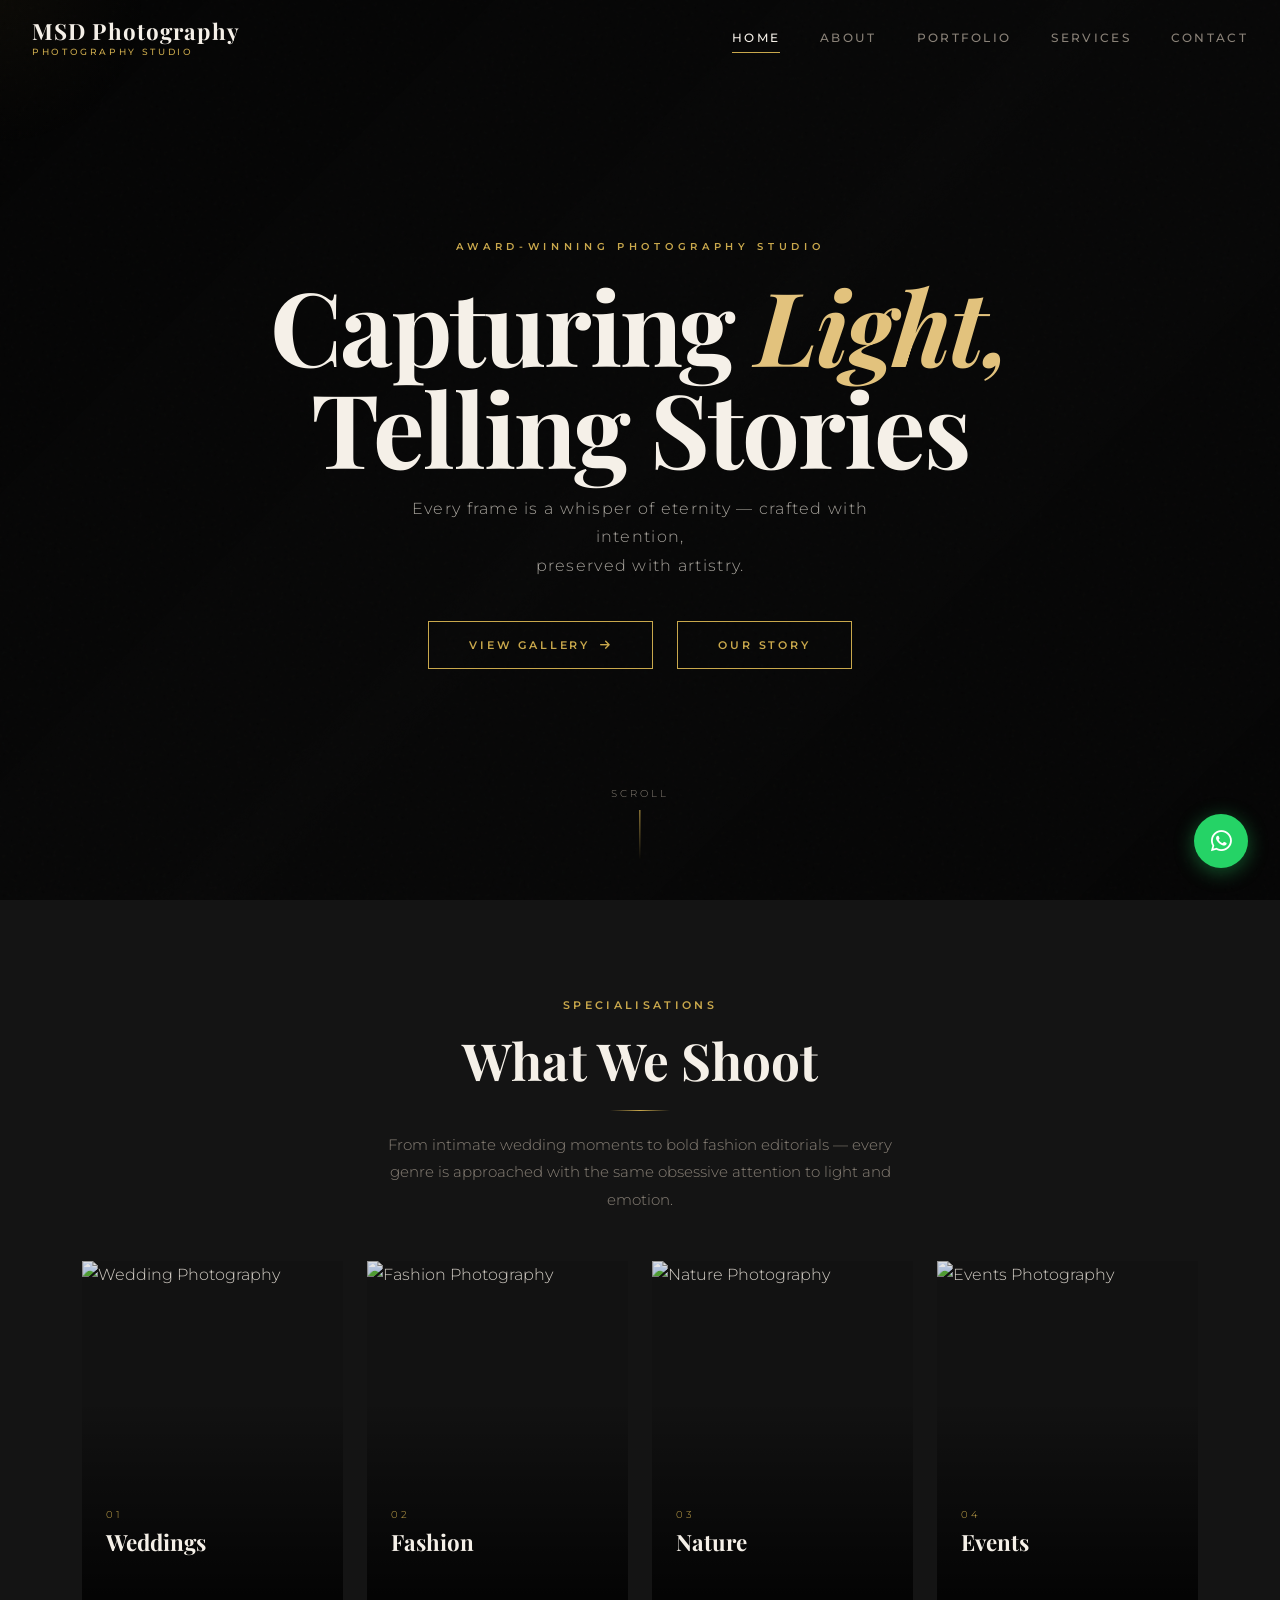
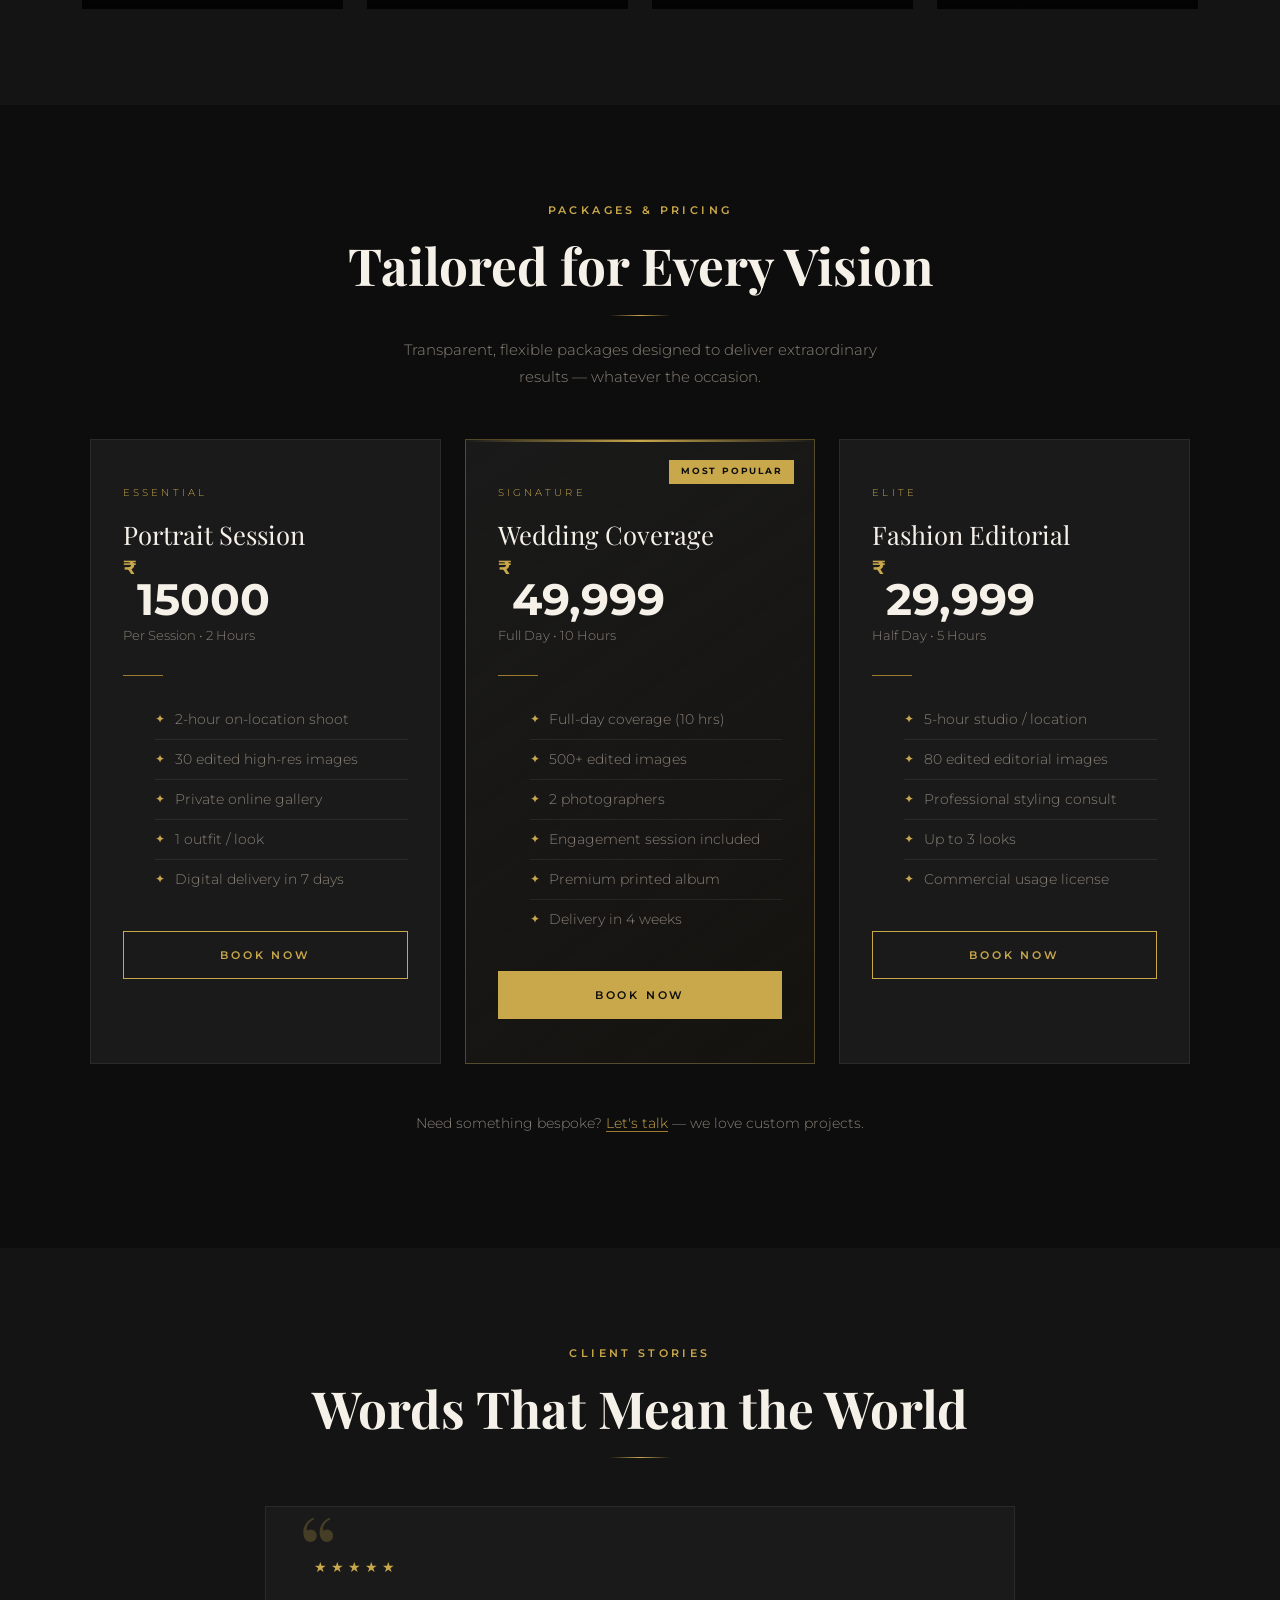
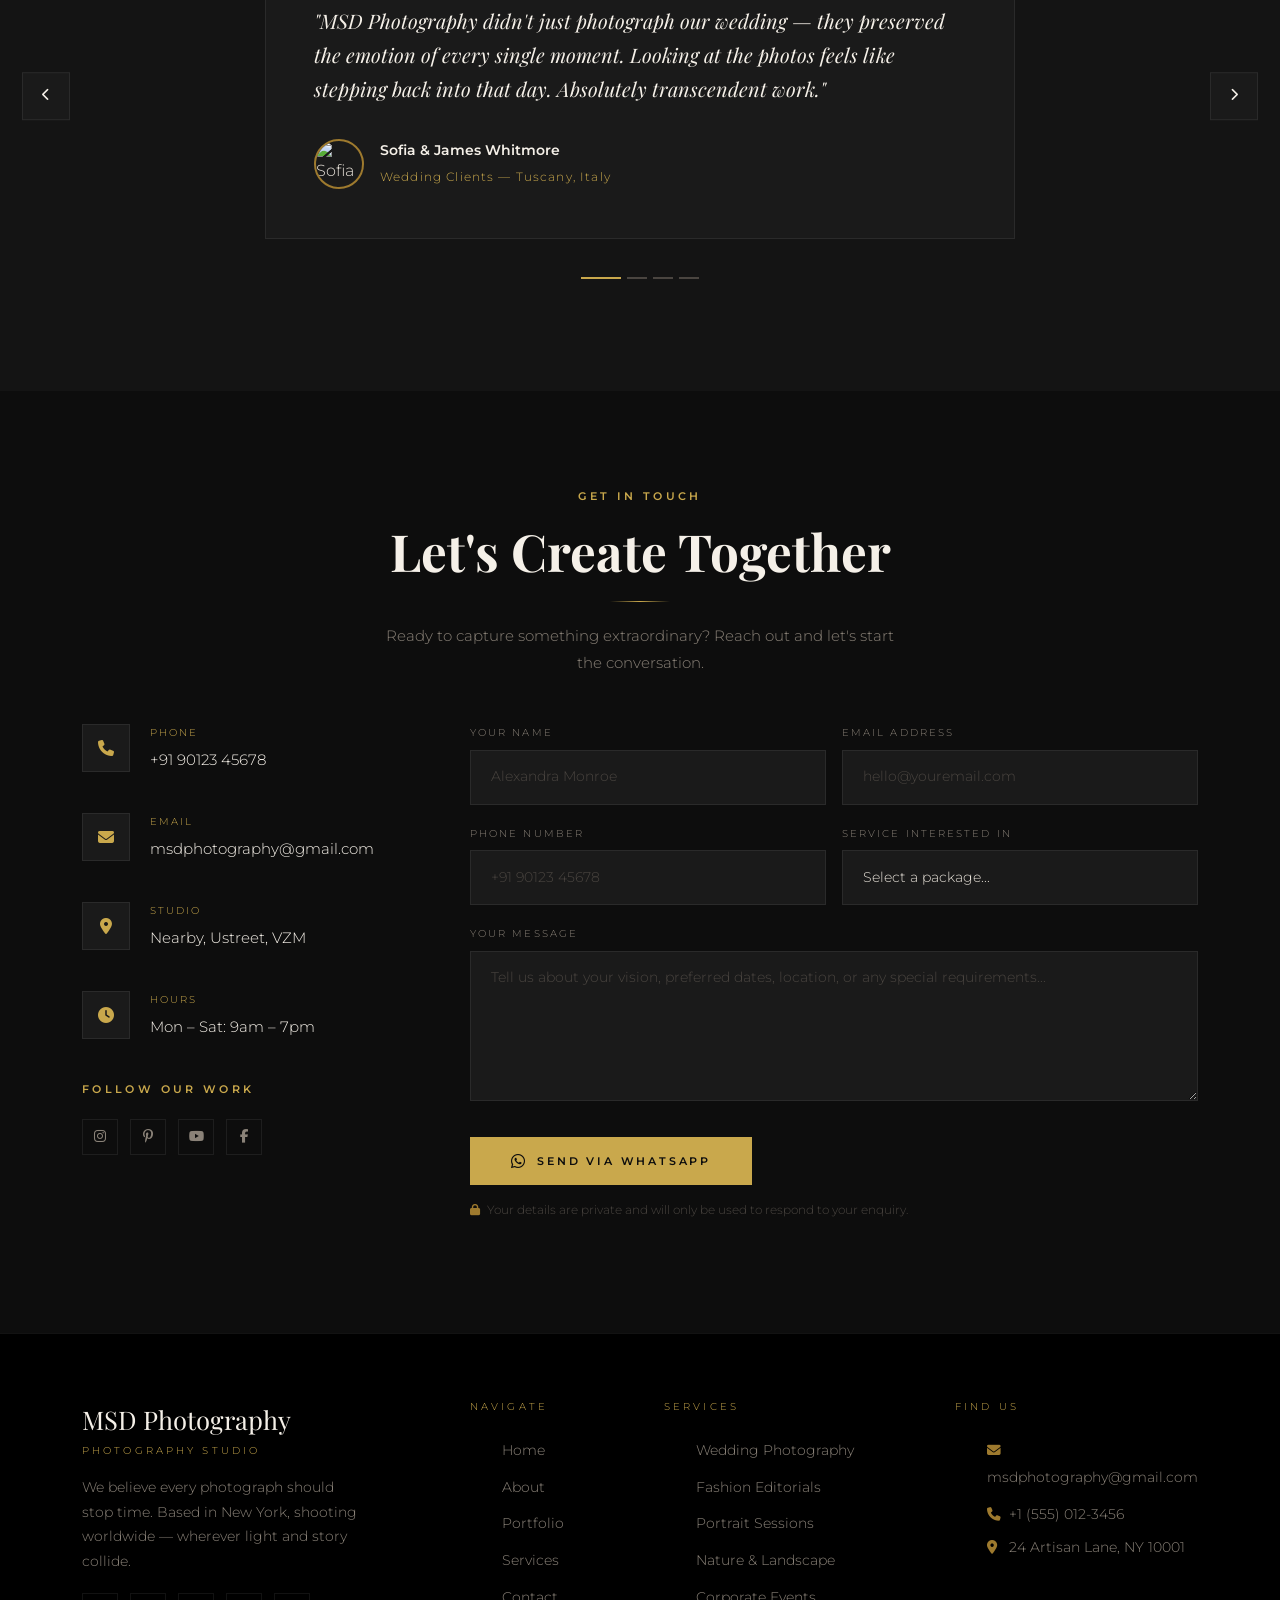
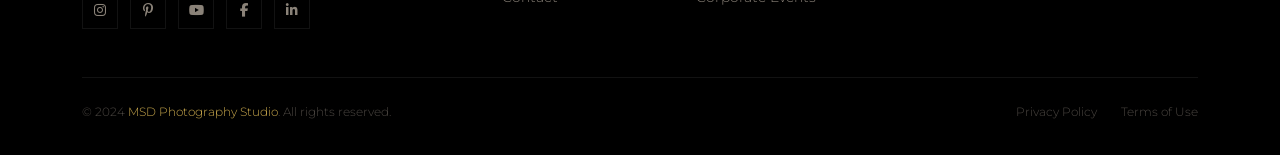
==== index.html @ 77c912e3 "Add files via upload" ====
<!DOCTYPE html>
<html lang="en">
<head>
  <meta charset="UTF-8" />
  <meta name="viewport" content="width=device-width, initial-scale=1.0" />
  <meta name="description" content="MSD Photography — Premium portrait, wedding, fashion & nature photography." />
  <title>MSD Photography — Home</title>

  <!-- Google Fonts -->
  <link rel="preconnect" href="https://fonts.googleapis.com" />
  <link rel="preconnect" href="https://fonts.gstatic.com" crossorigin />
  <link href="https://fonts.googleapis.com/css2?family=Playfair+Display:ital,wght@0,400;0,700;1,400;1,700&family=Montserrat:wght@300;400;500;600&display=swap" rel="stylesheet" />

  <!-- Bootstrap 5 CSS -->
  <link href="https://cdn.jsdelivr.net/npm/bootstrap@5.3.3/dist/css/bootstrap.min.css" rel="stylesheet" />

  <!-- Font Awesome (icons) -->
  <link rel="stylesheet" href="https://cdnjs.cloudflare.com/ajax/libs/font-awesome/6.5.1/css/all.min.css" />

  <!-- Custom Styles -->
  <link rel="stylesheet" href="style.css" />
</head>
<body>

  <!-- ============================================================
       NAVBAR
  ============================================================ -->
  <nav class="navbar-lumiere">
    <a href="index.html" class="nav-brand" style="text-decoration:none;">
      <span class="nav-brand-name">MSD Photography</span>
      <span class="nav-brand-tagline">Photography Studio</span>
    </a>

    <div class="nav-links">
      <a href="index.html" class="active">Home</a>
      <a href="about.html">About</a>
      <a href="portfolio.html">Portfolio</a>
      <a href="#services">Services</a>
      <a href="#contact">Contact</a>
    </div>

    <button class="nav-toggle" aria-label="Toggle menu">
      <span></span><span></span><span></span>
    </button>
  </nav>

  <!-- Mobile Menu Overlay -->
  <div class="mobile-menu">
    <a href="index.html">Home</a>
    <a href="about.html">About</a>
    <a href="portfolio.html">Portfolio</a>
    <a href="#services">Services</a>
    <a href="#contact">Contact</a>
  </div>

  <!-- ============================================================
       HERO SECTION
  ============================================================ -->
  <section class="hero" id="home">
    <div class="hero-bg"></div>
    <div class="hero-overlay"></div>

    <div class="hero-content">
      <span class="hero-eyebrow">Award-Winning Photography Studio</span>

      <h1 class="hero-title">
        Capturing <em>Light,</em><br>Telling Stories
      </h1>

      <p class="hero-subtitle">
        Every frame is a whisper of eternity — crafted with intention,<br>preserved with artistry.
      </p>

      <div class="hero-cta">
        <a href="portfolio.html" class="btn-lumiere">
          <span>View Gallery</span>
          <i class="fa-solid fa-arrow-right"></i>
        </a>
        &nbsp;&nbsp;
        <a href="about.html" class="btn-lumiere" style="margin-left:0.5rem;">
          <span>Our Story</span>
        </a>
      </div>
    </div>

    <div class="hero-scroll-hint">
      <span>Scroll</span>
      <div class="scroll-line"></div>
    </div>
  </section>

  <!-- ============================================================
       CATEGORIES SECTION
  ============================================================ -->
  <section class="categories-section" id="categories">
    <div class="container">
      <!-- Heading -->
      <div class="text-center mb-5 reveal">
        <span class="section-eyebrow">Specialisations</span>
        <h2 class="section-heading">What We Shoot</h2>
        <div class="gold-divider"></div>
        <p class="section-subtext mt-3">
          From intimate wedding moments to bold fashion editorials — every genre is approached with the same obsessive attention to light and emotion.
        </p>
      </div>

      <!-- Grid -->
      <div class="category-grid">

        <!-- Wedding -->
        <div class="category-card reveal reveal-delay-1">
          <img src="https://images.unsplash.com/photo-1511285560929-80b456503681?w=600&q=80&fit=crop"
               alt="Wedding Photography" loading="lazy" />
          <div class="category-info">
            <span class="category-label">01</span>
            <div class="category-name">Weddings</div>
            <span class="category-count">48 Stories Told</span>
          </div>
        </div>

        <!-- Fashion -->
        <div class="category-card reveal reveal-delay-2">
          <img src="https://images.unsplash.com/photo-1469334031218-e382a71b716b?w=600&q=80&fit=crop"
               alt="Fashion Photography" loading="lazy" />
          <div class="category-info">
            <span class="category-label">02</span>
            <div class="category-name">Fashion</div>
            <span class="category-count">120 Editorials</span>
          </div>
        </div>

        <!-- Nature -->
        <div class="category-card reveal reveal-delay-3">
          <img src="https://images.unsplash.com/photo-1501854140801-50d01698950b?w=600&q=80&fit=crop"
               alt="Nature Photography" loading="lazy" />
          <div class="category-info">
            <span class="category-label">03</span>
            <div class="category-name">Nature</div>
            <span class="category-count">200+ Landscapes</span>
          </div>
        </div>

        <!-- Events -->
        <div class="category-card reveal reveal-delay-4">
          <img src="https://images.unsplash.com/photo-1540575467063-178a50c2df87?w=600&q=80&fit=crop"
               alt="Events Photography" loading="lazy" />
          <div class="category-info">
            <span class="category-label">04</span>
            <div class="category-name">Events</div>
            <span class="category-count">80 Occasions</span>
          </div>
        </div>

      </div><!-- /.category-grid -->
    </div>
  </section>

  <!-- ============================================================
       SERVICES / PRICING SECTION
  ============================================================ -->
  <section class="services-section" id="services">
    <div class="container">
      <!-- Heading -->
      <div class="text-center mb-5 reveal">
        <span class="section-eyebrow">Packages & Pricing</span>
        <h2 class="section-heading">Tailored for Every Vision</h2>
        <div class="gold-divider"></div>
        <p class="section-subtext mt-3">
          Transparent, flexible packages designed to deliver extraordinary results — whatever the occasion.
        </p>
      </div>

      <!-- Cards -->
      <div class="pricing-cards">

        <!-- Essential -->
        <div class="pricing-card reveal reveal-delay-1">
          <span class="pricing-tier">Essential</span>
          <div class="pricing-name">Portrait Session</div>
          <div class="pricing-price"><sup>₹</sup>15000</div>
          <span class="pricing-period">Per Session • 2 Hours</span>
          <div class="pricing-divider"></div>
          <ul class="pricing-features">
            <li><span class="check">✦</span> 2-hour on-location shoot</li>
            <li><span class="check">✦</span> 30 edited high-res images</li>
            <li><span class="check">✦</span> Private online gallery</li>
            <li><span class="check">✦</span> 1 outfit / look</li>
            <li><span class="check">✦</span> Digital delivery in 7 days</li>
          </ul>
          <a href="#contact" class="btn-lumiere w-100 justify-content-center"><span>Book Now</span></a>
        </div>

        <!-- Signature (featured) -->
        <div class="pricing-card featured reveal reveal-delay-2">
          <span class="pricing-badge">Most Popular</span>
          <span class="pricing-tier">Signature</span>
          <div class="pricing-name">Wedding Coverage</div>
          <div class="pricing-price"><sup>₹</sup>49,999</div>
          <span class="pricing-period">Full Day • 10 Hours</span>
          <div class="pricing-divider"></div>
          <ul class="pricing-features">
            <li><span class="check">✦</span> Full-day coverage (10 hrs)</li>
            <li><span class="check">✦</span> 500+ edited images</li>
            <li><span class="check">✦</span> 2 photographers</li>
            <li><span class="check">✦</span> Engagement session included</li>
            <li><span class="check">✦</span> Premium printed album</li>
            <li><span class="check">✦</span> Delivery in 4 weeks</li>
          </ul>
          <a href="#contact" class="btn-lumiere-solid btn-lumiere w-100 justify-content-center"><span>Book Now</span></a>
        </div>

        <!-- Elite -->
        <div class="pricing-card reveal reveal-delay-3">
          <span class="pricing-tier">Elite</span>
          <div class="pricing-name">Fashion Editorial</div>
          <div class="pricing-price"><sup>₹</sup>29,999</div>
          <span class="pricing-period">Half Day • 5 Hours</span>
          <div class="pricing-divider"></div>
          <ul class="pricing-features">
            <li><span class="check">✦</span> 5-hour studio / location</li>
            <li><span class="check">✦</span> 80 edited editorial images</li>
            <li><span class="check">✦</span> Professional styling consult</li>
            <li><span class="check">✦</span> Up to 3 looks</li>
            <li><span class="check">✦</span> Commercial usage license</li>
          </ul>
          <a href="#contact" class="btn-lumiere w-100 justify-content-center"><span>Book Now</span></a>
        </div>

      </div><!-- /.pricing-cards -->

      <!-- Custom note -->
      <p class="text-center mt-5 reveal" style="font-size:0.85rem;color:var(--clr-text-muted);">
        Need something bespoke? <a href="#contact" style="color:var(--clr-gold);border-bottom:1px solid var(--clr-gold-dark);">Let's talk</a> — we love custom projects.
      </p>
    </div>
  </section>

  <!-- ============================================================
       TESTIMONIALS SECTION
  ============================================================ -->
  <section class="testimonials-section" id="testimonials">
    <div class="container">
      <!-- Heading -->
      <div class="text-center mb-5 reveal">
        <span class="section-eyebrow">Client Stories</span>
        <h2 class="section-heading">Words That Mean the World</h2>
        <div class="gold-divider"></div>
      </div>

      <!-- Bootstrap 5 Carousel -->
      <div id="testimonialCarousel" class="carousel slide reveal" data-bs-ride="carousel" data-bs-interval="6000">
        <div class="carousel-indicators">
          <button type="button" data-bs-target="#testimonialCarousel" data-bs-slide-to="0" class="active" aria-current="true" aria-label="Slide 1"></button>
          <button type="button" data-bs-target="#testimonialCarousel" data-bs-slide-to="1" aria-label="Slide 2"></button>
          <button type="button" data-bs-target="#testimonialCarousel" data-bs-slide-to="2" aria-label="Slide 3"></button>
          <button type="button" data-bs-target="#testimonialCarousel" data-bs-slide-to="3" aria-label="Slide 4"></button>
        </div>

        <div class="carousel-inner">

          <!-- Slide 1 -->
          <div class="carousel-item active">
            <div class="testimonial-card">
              <div class="testimonial-stars">
                <span>★</span><span>★</span><span>★</span><span>★</span><span>★</span>
              </div>
              <p class="testimonial-quote">
                "MSD Photography didn't just photograph our wedding — they preserved the emotion of every single moment. Looking at the photos feels like stepping back into that day. Absolutely transcendent work."
              </p>
              <div class="testimonial-author">
                <img src="https://images.unsplash.com/photo-1508214751196-bcfd4ca60f91?w=100&q=80&fit=crop&crop=face"
                     alt="Sofia & James" class="testimonial-avatar" />
                <div>
                  <span class="testimonial-author-name">Sofia & James Whitmore</span>
                  <span class="testimonial-author-role">Wedding Clients — Tuscany, Italy</span>
                </div>
              </div>
            </div>
          </div>

          <!-- Slide 2 -->
          <div class="carousel-item">
            <div class="testimonial-card">
              <div class="testimonial-stars">
                <span>★</span><span>★</span><span>★</span><span>★</span><span>★</span>
              </div>
              <p class="testimonial-quote">
                "The fashion editorial exceeded every expectation. Each frame told a story. Our campaign engagement doubled — a direct result of the imagery quality. We'll never work with anyone else."
              </p>
              <div class="testimonial-author">
                <img src="https://images.unsplash.com/photo-1438761681033-6461ffad8d80?w=100&q=80&fit=crop&crop=face"
                     alt="Naomi Blackwell" class="testimonial-avatar" />
                <div>
                  <span class="testimonial-author-name">Naomi Blackwell</span>
                  <span class="testimonial-author-role">Creative Director — NOIR Fashion House</span>
                </div>
              </div>
            </div>
          </div>

          <!-- Slide 3 -->
          <div class="carousel-item">
            <div class="testimonial-card">
              <div class="testimonial-stars">
                <span>★</span><span>★</span><span>★</span><span>★</span><span>★</span>
              </div>
              <p class="testimonial-quote">
                "My portrait session was deeply personal, and the photographer made me feel completely at ease. The resulting images are the most beautiful photographs ever taken of me. Pure artistry."
              </p>
              <div class="testimonial-author">
                <img src="https://images.unsplash.com/photo-1544005313-94ddf0286df2?w=100&q=80&fit=crop&crop=face"
                     alt="Amara Osei" class="testimonial-avatar" />
                <div>
                  <span class="testimonial-author-name">Amara Osei</span>
                  <span class="testimonial-author-role">Portrait Client — New York</span>
                </div>
              </div>
            </div>
          </div>

          <!-- Slide 4 -->
          <div class="carousel-item">
            <div class="testimonial-card">
              <div class="testimonial-stars">
                <span>★</span><span>★</span><span>★</span><span>★</span><span>★</span>
              </div>
              <p class="testimonial-quote">
                "Our annual gala had over 400 guests and MSD Photography captured every critical moment flawlessly. The turnaround was fast and the quality immaculate. Highly recommend for corporate events."
              </p>
              <div class="testimonial-author">
                <img src="https://images.unsplash.com/photo-1507003211169-0a1dd7228f2d?w=100&q=80&fit=crop&crop=face"
                     alt="David Chen" class="testimonial-avatar" />
                <div>
                  <span class="testimonial-author-name">David Chen</span>
                  <span class="testimonial-author-role">Events Manager — Meridian Corp</span>
                </div>
              </div>
            </div>
          </div>

        </div><!-- /.carousel-inner -->

        <button class="carousel-control-prev" type="button" data-bs-target="#testimonialCarousel" data-bs-slide="prev">
          <i class="fa-solid fa-chevron-left" style="color:var(--clr-cream);font-size:0.8rem;"></i>
          <span class="visually-hidden">Previous</span>
        </button>
        <button class="carousel-control-next" type="button" data-bs-target="#testimonialCarousel" data-bs-slide="next">
          <i class="fa-solid fa-chevron-right" style="color:var(--clr-cream);font-size:0.8rem;"></i>
          <span class="visually-hidden">Next</span>
        </button>
      </div><!-- /#testimonialCarousel -->

    </div>
  </section>

  <!-- ============================================================
       CONTACT SECTION
  ============================================================ -->
  <section class="contact-section" id="contact">
    <div class="container">
      <!-- Heading -->
      <div class="text-center mb-5 reveal">
        <span class="section-eyebrow">Get in Touch</span>
        <h2 class="section-heading">Let's Create Together</h2>
        <div class="gold-divider"></div>
        <p class="section-subtext mt-3">
          Ready to capture something extraordinary? Reach out and let's start the conversation.
        </p>
      </div>

      <div class="row g-5 align-items-start">

        <!-- Contact Info -->
        <div class="col-lg-4 reveal reveal-delay-1">

          <div class="contact-info-item">
            <div class="contact-icon"><i class="fa-solid fa-phone"></i></div>
            <div>
              <span class="contact-label">Phone</span>
              <span class="contact-value">+91 90123 45678</span>
            </div>
          </div>

          <div class="contact-info-item">
            <div class="contact-icon"><i class="fa-solid fa-envelope"></i></div>
            <div>
              <span class="contact-label">Email</span>
              <span class="contact-value">msdphotography@gmail.com</span>
            </div>
          </div>

          <div class="contact-info-item">
            <div class="contact-icon"><i class="fa-solid fa-location-dot"></i></div>
            <div>
              <span class="contact-label">Studio</span>
              <span class="contact-value">Nearby, Ustreet, VZM</span>
            </div>
          </div>

          <div class="contact-info-item">
            <div class="contact-icon"><i class="fa-solid fa-clock"></i></div>
            <div>
              <span class="contact-label">Hours</span>
              <span class="contact-value">Mon – Sat: 9am – 7pm</span>
            </div>
          </div>

          <!-- Social links -->
          <div class="mt-4">
            <span class="section-eyebrow" style="display:block;margin-bottom:1rem;">Follow Our Work</span>
            <div class="footer-socials">
              <a href="#" class="footer-social-link" aria-label="Instagram"><i class="fa-brands fa-instagram"></i></a>
              <a href="#" class="footer-social-link" aria-label="Pinterest"><i class="fa-brands fa-pinterest-p"></i></a>
              <a href="#" class="footer-social-link" aria-label="YouTube"><i class="fa-brands fa-youtube"></i></a>
              <a href="#" class="footer-social-link" aria-label="Facebook"><i class="fa-brands fa-facebook-f"></i></a>
            </div>
          </div>
        </div>

        <!-- Contact Form -->
        <div class="col-lg-8 reveal reveal-delay-2">
          <form id="contactForm" class="contact-form" novalidate>

            <div class="row g-3">
              <div class="col-md-6">
                <div class="form-group">
                  <label for="name">Your Name</label>
                  <input type="text" id="name" name="name" placeholder="Alexandra Monroe" required />
                </div>
              </div>
              <div class="col-md-6">
                <div class="form-group">
                  <label for="email">Email Address</label>
                  <input type="email" id="email" name="email" placeholder="hello@youremail.com" required />
                </div>
              </div>
            </div>

            <div class="row g-3">
              <div class="col-md-6">
                <div class="form-group">
                  <label for="phone">Phone Number</label>
                  <input type="tel" id="phone" name="phone" placeholder="+91 90123 45678" />
                </div>
              </div>
              <div class="col-md-6">
                <div class="form-group">
                  <label for="service">Service Interested In</label>
                  <select id="service" name="service">
                    <option value="" disabled selected>Select a package...</option>
                    <option value="Portrait Session">Portrait Session — $299</option>
                    <option value="Wedding Coverage">Wedding Coverage — $1,499</option>
                    <option value="Fashion Editorial">Fashion Editorial — $899</option>
                    <option value="Events Photography">Events Photography</option>
                    <option value="Custom Project">Custom Project</option>
                  </select>
                </div>
              </div>
            </div>

            <div class="form-group">
              <label for="message">Your Message</label>
              <textarea id="message" name="message" rows="5"
                placeholder="Tell us about your vision, preferred dates, location, or any special requirements..."></textarea>
            </div>

            <!-- Submit → WhatsApp -->
            <button type="submit" class="btn-lumiere-solid btn-lumiere mt-2">
              <i class="fa-brands fa-whatsapp" style="font-size:1rem;"></i>
              <span>Send via WhatsApp</span>
            </button>

            <p style="font-size:0.72rem;color:var(--clr-text-faint);margin-top:1rem;">
              <i class="fa-solid fa-lock" style="color:var(--clr-gold-dark);margin-right:4px;"></i>
              Your details are private and will only be used to respond to your enquiry.
            </p>
          </form>
        </div>

      </div><!-- /.row -->
    </div>
  </section>

  <!-- ============================================================
       FOOTER
  ============================================================ -->
  <footer class="site-footer">
    <div class="container">
      <div class="row g-5">

        <!-- Brand -->
        <div class="col-lg-4 col-md-6">
          <div class="footer-brand-name">MSD Photography</div>
          <div class="footer-brand-tag">Photography Studio</div>
          <p class="footer-bio">
            We believe every photograph should stop time. Based in New York, shooting worldwide — wherever light and story collide.
          </p>
          <div class="footer-socials">
            <a href="#" class="footer-social-link" aria-label="Instagram"><i class="fa-brands fa-instagram"></i></a>
            <a href="#" class="footer-social-link" aria-label="Pinterest"><i class="fa-brands fa-pinterest-p"></i></a>
            <a href="#" class="footer-social-link" aria-label="YouTube"><i class="fa-brands fa-youtube"></i></a>
            <a href="#" class="footer-social-link" aria-label="Facebook"><i class="fa-brands fa-facebook-f"></i></a>
            <a href="#" class="footer-social-link" aria-label="LinkedIn"><i class="fa-brands fa-linkedin-in"></i></a>
          </div>
        </div>

        <!-- Quick Links -->
        <div class="col-lg-2 col-md-6">
          <div class="footer-heading">Navigate</div>
          <ul class="footer-links">
            <li><a href="index.html">Home</a></li>
            <li><a href="about.html">About</a></li>
            <li><a href="portfolio.html">Portfolio</a></li>
            <li><a href="#services">Services</a></li>
            <li><a href="#contact">Contact</a></li>
          </ul>
        </div>

        <!-- Services -->
        <div class="col-lg-3 col-md-6">
          <div class="footer-heading">Services</div>
          <ul class="footer-links">
            <li><a href="portfolio.html">Wedding Photography</a></li>
            <li><a href="portfolio.html">Fashion Editorials</a></li>
            <li><a href="portfolio.html">Portrait Sessions</a></li>
            <li><a href="portfolio.html">Nature & Landscape</a></li>
            <li><a href="portfolio.html">Corporate Events</a></li>
          </ul>
        </div>

        <!-- Contact Info -->
        <div class="col-lg-3 col-md-6">
          <div class="footer-heading">Find Us</div>
          <ul class="footer-links">
            <li><a href="mailto:msdphotography@gmail.com"><i class="fa-solid fa-envelope" style="width:16px;color:var(--clr-gold-dark);margin-right:6px;"></i>msdphotography@gmail.com</a></li>
            <li><a href="tel:+15550123456"><i class="fa-solid fa-phone" style="width:16px;color:var(--clr-gold-dark);margin-right:6px;"></i>+1 (555) 012-3456</a></li>
            <li style="color:var(--clr-text-muted);font-size:0.85rem;"><i class="fa-solid fa-location-dot" style="width:16px;color:var(--clr-gold-dark);margin-right:6px;"></i>24 Artisan Lane, NY 10001</li>
          </ul>
        </div>

      </div><!-- /.row -->

      <!-- Footer Bottom -->
      <div class="footer-bottom">
        <span class="footer-copy">
          &copy; 2024 <span>MSD Photography Studio</span>. All rights reserved.
        </span>
        <div style="display:flex;gap:1.5rem;">
          <a href="#" style="font-size:0.75rem;color:var(--clr-text-faint);">Privacy Policy</a>
          <a href="#" style="font-size:0.75rem;color:var(--clr-text-faint);">Terms of Use</a>
        </div>
      </div>
    </div>
  </footer>

  <!-- Floating WhatsApp Button -->
  <a href="https://wa.me/15550123456?text=Hello%20MsdPhotography!%20I'd%20like%20to%20enquire%20about%20your%20photography%20services."
     class="wa-float" target="_blank" rel="noopener" aria-label="WhatsApp">
    <i class="fa-brands fa-whatsapp"></i>
  </a>

  <!-- Bootstrap 5 JS -->
  <script src="https://cdn.jsdelivr.net/npm/bootstrap@5.3.3/dist/js/bootstrap.bundle.min.js"></script>
  <!-- Custom JS -->
  <script src="script.js"></script>
</body>
</html>
---- style.css ----
/* ==========================================================================
   LUMIÈRE PHOTOGRAPHY — Premium Portfolio Stylesheet
   style.css
   ========================================================================== */

/* --------------------------------------------------------------------------
   1. CSS CUSTOM PROPERTIES (DESIGN TOKENS)
   -------------------------------------------------------------------------- */
:root {
  /* Color Palette */
  --clr-bg:          #0d0d0d;
  --clr-bg-alt:      #141414;
  --clr-surface:     #1a1a1a;
  --clr-surface-2:   #222222;
  --clr-border:      rgba(255, 255, 255, 0.07);

  --clr-gold:        #c9a84c;
  --clr-gold-light:  #e2c27d;
  --clr-gold-dark:   #9e7a2e;
  --clr-gold-glow:   rgba(201, 168, 76, 0.15);

  --clr-cream:       #f5f0e8;
  --clr-text:        #e8e2d9;
  --clr-text-muted:  #8a8278;
  --clr-text-faint:  #4a4540;

  --clr-white:       #ffffff;
  --clr-black:       #000000;

  /* Typography */
  --font-display:    'Playfair Display', Georgia, serif;
  --font-body:       'Montserrat', 'Helvetica Neue', Arial, sans-serif;

  /* Spacing */
  --section-pad:     6rem 0;
  --section-pad-sm:  4rem 0;

  /* Effects */
  --transition-base: all 0.35s cubic-bezier(0.4, 0, 0.2, 1);
  --transition-slow: all 0.6s cubic-bezier(0.4, 0, 0.2, 1);
  --shadow-gold:     0 0 40px rgba(201, 168, 76, 0.2);
  --shadow-card:     0 8px 40px rgba(0, 0, 0, 0.5);
  --shadow-card-hover: 0 20px 60px rgba(0, 0, 0, 0.7);

  /* Layout */
  --navbar-h:        80px;
  --border-radius:   2px;
}

/* --------------------------------------------------------------------------
   2. RESET & BASE
   -------------------------------------------------------------------------- */
*, *::before, *::after {
  box-sizing: border-box;
  margin: 0;
  padding: 0;
}

html {
  scroll-behavior: smooth;
  font-size: 16px;
}

body {
  background-color: var(--clr-bg);
  color: var(--clr-text);
  font-family: var(--font-body);
  font-weight: 300;
  line-height: 1.7;
  overflow-x: hidden;
  -webkit-font-smoothing: antialiased;
  -moz-osx-font-smoothing: grayscale;
}

img {
  display: block;
  max-width: 100%;
  height: auto;
}

a {
  color: inherit;
  text-decoration: none;
  transition: var(--transition-base);
}

ul, ol {
  list-style: none;
}

/* --------------------------------------------------------------------------
   3. TYPOGRAPHY SYSTEM
   -------------------------------------------------------------------------- */
.display-title {
  font-family: var(--font-display);
  font-weight: 700;
  letter-spacing: -0.02em;
  line-height: 1.1;
}

h1, h2, h3, h4, h5, h6 {
  font-family: var(--font-display);
  line-height: 1.2;
}

.section-eyebrow {
  font-family: var(--font-body);
  font-size: 0.7rem;
  font-weight: 600;
  letter-spacing: 0.3em;
  text-transform: uppercase;
  color: var(--clr-gold);
  display: block;
  margin-bottom: 1rem;
}

.section-heading {
  font-family: var(--font-display);
  font-size: clamp(2rem, 4vw, 3.25rem);
  font-weight: 700;
  color: var(--clr-cream);
  line-height: 1.15;
}

.section-subtext {
  font-size: 0.95rem;
  color: var(--clr-text-muted);
  max-width: 520px;
  line-height: 1.8;
  margin: 0 auto;
}

/* --------------------------------------------------------------------------
   4. UTILITY CLASSES
   -------------------------------------------------------------------------- */
.text-gold      { color: var(--clr-gold); }
.text-cream     { color: var(--clr-cream); }
.text-muted-    { color: var(--clr-text-muted); }
.bg-surface     { background-color: var(--clr-surface); }
.bg-surface-2   { background-color: var(--clr-surface-2); }

/* Gold Divider */
.gold-divider {
  width: 60px;
  height: 1px;
  background: linear-gradient(90deg, transparent, var(--clr-gold), transparent);
  margin: 1.25rem auto;
}
.gold-divider.left { margin-left: 0; }

/* Section padding */
.section-pad    { padding: var(--section-pad); }
.section-pad-sm { padding: var(--section-pad-sm); }

/* Reveal animation base */
.reveal {
  opacity: 0;
  transform: translateY(40px);
  transition: opacity 0.7s ease, transform 0.7s ease;
}
.reveal.visible {
  opacity: 1;
  transform: translateY(0);
}
.reveal-delay-1 { transition-delay: 0.1s; }
.reveal-delay-2 { transition-delay: 0.2s; }
.reveal-delay-3 { transition-delay: 0.3s; }
.reveal-delay-4 { transition-delay: 0.4s; }
.reveal-delay-5 { transition-delay: 0.5s; }

/* --------------------------------------------------------------------------
   5. SCROLLBAR
   -------------------------------------------------------------------------- */
::-webkit-scrollbar              { width: 6px; }
::-webkit-scrollbar-track        { background: var(--clr-bg); }
::-webkit-scrollbar-thumb        { background: var(--clr-gold-dark); border-radius: 3px; }
::-webkit-scrollbar-thumb:hover  { background: var(--clr-gold); }

/* --------------------------------------------------------------------------
   6. NAVBAR
   -------------------------------------------------------------------------- */
.navbar-lumiere {
  position: fixed;
  top: 0; left: 0; right: 0;
  z-index: 1050;
  height: var(--navbar-h);
  padding: 0 2rem;
  display: flex;
  align-items: center;
  justify-content: space-between;
  background: transparent;
  transition: background 0.4s ease, backdrop-filter 0.4s ease, box-shadow 0.4s ease;
}

.navbar-lumiere.scrolled {
  background: rgba(13, 13, 13, 0.92);
  backdrop-filter: blur(16px);
  -webkit-backdrop-filter: blur(16px);
  box-shadow: 0 1px 0 var(--clr-border);
}

/* Brand / Logo */
.nav-brand {
  display: flex;
  flex-direction: column;
  gap: 0;
}
.nav-brand-name {
  font-family: var(--font-display);
  font-size: 1.4rem;
  font-weight: 700;
  color: var(--clr-cream);
  letter-spacing: 0.05em;
  line-height: 1;
}
.nav-brand-tagline {
  font-size: 0.55rem;
  font-weight: 500;
  letter-spacing: 0.3em;
  text-transform: uppercase;
  color: var(--clr-gold);
  margin-top: 3px;
}

/* Nav Links */
.nav-links {
  display: flex;
  align-items: center;
  gap: 2.5rem;
}
.nav-links a {
  font-size: 0.72rem;
  font-weight: 500;
  letter-spacing: 0.2em;
  text-transform: uppercase;
  color: var(--clr-text-muted);
  position: relative;
  padding-bottom: 2px;
}
.nav-links a::after {
  content: '';
  position: absolute;
  bottom: -2px; left: 0;
  width: 0; height: 1px;
  background: var(--clr-gold);
  transition: width 0.3s ease;
}
.nav-links a:hover,
.nav-links a.active {
  color: var(--clr-cream);
}
.nav-links a:hover::after,
.nav-links a.active::after {
  width: 100%;
}

/* Hamburger */
.nav-toggle {
  display: none;
  flex-direction: column;
  gap: 5px;
  cursor: pointer;
  padding: 4px;
}
.nav-toggle span {
  display: block;
  width: 24px; height: 1px;
  background: var(--clr-cream);
  transition: var(--transition-base);
}
.nav-toggle.open span:nth-child(1) { transform: translateY(6px) rotate(45deg); }
.nav-toggle.open span:nth-child(2) { opacity: 0; }
.nav-toggle.open span:nth-child(3) { transform: translateY(-6px) rotate(-45deg); }

/* Mobile menu */
.mobile-menu {
  display: none;
  position: fixed;
  inset: 0;
  background: rgba(13, 13, 13, 0.97);
  z-index: 1040;
  flex-direction: column;
  align-items: center;
  justify-content: center;
  gap: 2.5rem;
  opacity: 0;
  pointer-events: none;
  transition: opacity 0.3s ease;
}
.mobile-menu.open {
  display: flex;
  opacity: 1;
  pointer-events: all;
}
.mobile-menu a {
  font-family: var(--font-display);
  font-size: 2rem;
  color: var(--clr-cream);
  transition: color 0.3s ease;
}
.mobile-menu a:hover { color: var(--clr-gold); }

/* --------------------------------------------------------------------------
   7. BUTTONS
   -------------------------------------------------------------------------- */
.btn-lumiere {
  display: inline-flex;
  align-items: center;
  gap: 0.6rem;
  padding: 0.85rem 2.5rem;
  font-family: var(--font-body);
  font-size: 0.7rem;
  font-weight: 600;
  letter-spacing: 0.25em;
  text-transform: uppercase;
  border: 1px solid var(--clr-gold);
  color: var(--clr-gold);
  background: transparent;
  cursor: pointer;
  position: relative;
  overflow: hidden;
  transition: color 0.4s ease;
}
.btn-lumiere::before {
  content: '';
  position: absolute;
  inset: 0;
  background: var(--clr-gold);
  transform: translateX(-101%);
  transition: transform 0.4s cubic-bezier(0.4, 0, 0.2, 1);
  z-index: 0;
}
.btn-lumiere:hover { color: var(--clr-bg); }
.btn-lumiere:hover::before { transform: translateX(0); }
.btn-lumiere span, .btn-lumiere svg { position: relative; z-index: 1; }

.btn-lumiere-solid {
  background: var(--clr-gold);
  color: var(--clr-bg);
  border-color: var(--clr-gold);
}
.btn-lumiere-solid::before { background: var(--clr-gold-light); }
.btn-lumiere-solid:hover   { color: var(--clr-bg); }

/* --------------------------------------------------------------------------
   8. HERO SECTION
   -------------------------------------------------------------------------- */
.hero {
  position: relative;
  height: 100vh;
  min-height: 700px;
  display: flex;
  align-items: center;
  justify-content: center;
  overflow: hidden;
}

.hero-bg {
  position: absolute;
  inset: 0;
  background-image: url('https://images.unsplash.com/photo-1554080353-a576cf803bda?w=1920&q=80&fit=crop');
  background-size: cover;
  background-position: center;
  transform: scale(1.05);
  animation: heroZoom 12s ease-out forwards;
}
@keyframes heroZoom {
  to { transform: scale(1); }
}

.hero-overlay {
  position: absolute;
  inset: 0;
  background: linear-gradient(
    135deg,
    rgba(0,0,0,0.75) 0%,
    rgba(0,0,0,0.45) 50%,
    rgba(0,0,0,0.65) 100%
  );
}

/* Subtle grain texture */
.hero-overlay::after {
  content: '';
  position: absolute;
  inset: 0;
  background-image: url("data:image/svg+xml,%3Csvg viewBox='0 0 256 256' xmlns='http://www.w3.org/2000/svg'%3E%3Cfilter id='noise'%3E%3CfeTurbulence type='fractalNoise' baseFrequency='0.9' numOctaves='4' stitchTiles='stitch'/%3E%3C/filter%3E%3Crect width='100%25' height='100%25' filter='url(%23noise)' opacity='0.04'/%3E%3C/svg%3E");
  opacity: 0.5;
  pointer-events: none;
}

.hero-content {
  position: relative;
  z-index: 2;
  text-align: center;
  padding: 0 1.5rem;
  max-width: 900px;
}

.hero-eyebrow {
  font-size: 0.65rem;
  font-weight: 600;
  letter-spacing: 0.45em;
  text-transform: uppercase;
  color: var(--clr-gold);
  opacity: 0;
  animation: fadeUp 0.9s ease 0.3s forwards;
}

.hero-title {
  font-family: var(--font-display);
  font-size: clamp(3rem, 8vw, 6.5rem);
  font-weight: 700;
  color: var(--clr-cream);
  line-height: 1.0;
  letter-spacing: -0.02em;
  margin: 1rem 0;
  opacity: 0;
  animation: fadeUp 0.9s ease 0.5s forwards;
}
.hero-title em {
  font-style: italic;
  color: var(--clr-gold-light);
}

.hero-subtitle {
  font-size: clamp(0.85rem, 1.5vw, 1rem);
  font-weight: 300;
  color: rgba(232, 226, 217, 0.7);
  letter-spacing: 0.08em;
  max-width: 500px;
  margin: 0 auto 2.5rem;
  line-height: 1.8;
  opacity: 0;
  animation: fadeUp 0.9s ease 0.7s forwards;
}

.hero-cta {
  opacity: 0;
  animation: fadeUp 0.9s ease 0.9s forwards;
}

.hero-scroll-hint {
  position: absolute;
  bottom: 2.5rem;
  left: 50%;
  transform: translateX(-50%);
  z-index: 2;
  display: flex;
  flex-direction: column;
  align-items: center;
  gap: 0.5rem;
  opacity: 0;
  animation: fadeIn 1s ease 1.4s forwards;
}
.hero-scroll-hint span {
  font-size: 0.6rem;
  letter-spacing: 0.3em;
  text-transform: uppercase;
  color: var(--clr-text-muted);
}
.scroll-line {
  width: 1px;
  height: 50px;
  background: linear-gradient(to bottom, var(--clr-gold), transparent);
  animation: scrollPulse 2s ease-in-out infinite;
}
@keyframes scrollPulse {
  0%, 100% { transform: scaleY(1); opacity: 1; }
  50%       { transform: scaleY(0.6); opacity: 0.4; }
}

@keyframes fadeUp {
  from { opacity: 0; transform: translateY(30px); }
  to   { opacity: 1; transform: translateY(0); }
}
@keyframes fadeIn {
  to { opacity: 1; }
}

/* --------------------------------------------------------------------------
   9. CATEGORIES SECTION
   -------------------------------------------------------------------------- */
.categories-section {
  background: var(--clr-bg-alt);
  padding: var(--section-pad);
}

.category-grid {
  display: grid;
  grid-template-columns: repeat(2, 1fr);
  gap: 1.5rem;
}
@media (min-width: 768px) {
  .category-grid { grid-template-columns: repeat(4, 1fr); }
}

.category-card {
  position: relative;
  overflow: hidden;
  aspect-ratio: 3 / 4;
  cursor: pointer;
}
.category-card::after {
  content: '';
  position: absolute;
  inset: 0;
  background: linear-gradient(to top, rgba(0,0,0,0.85) 0%, rgba(0,0,0,0.1) 60%);
  transition: var(--transition-slow);
}
.category-card:hover::after {
  background: linear-gradient(to top, rgba(0,0,0,0.7) 0%, rgba(0,0,0,0.3) 100%);
}

.category-card img {
  width: 100%;
  height: 100%;
  object-fit: cover;
  transition: transform 0.7s cubic-bezier(0.4, 0, 0.2, 1);
}
.category-card:hover img {
  transform: scale(1.08);
}

.category-info {
  position: absolute;
  bottom: 0; left: 0; right: 0;
  z-index: 2;
  padding: 1.75rem 1.5rem;
  transform: translateY(0);
  transition: var(--transition-base);
}
.category-label {
  font-size: 0.6rem;
  letter-spacing: 0.3em;
  text-transform: uppercase;
  color: var(--clr-gold);
  display: block;
  margin-bottom: 0.4rem;
}
.category-name {
  font-family: var(--font-display);
  font-size: 1.4rem;
  font-weight: 700;
  color: var(--clr-cream);
  line-height: 1.1;
}
.category-count {
  font-size: 0.75rem;
  color: rgba(232,226,217,0.5);
  margin-top: 0.4rem;
  display: block;
  opacity: 0;
  transform: translateY(10px);
  transition: var(--transition-base);
  transition-delay: 0.05s;
}
.category-card:hover .category-count {
  opacity: 1;
  transform: translateY(0);
}

/* --------------------------------------------------------------------------
   10. SERVICES / PRICING SECTION
   -------------------------------------------------------------------------- */
.services-section {
  background: var(--clr-bg);
  padding: var(--section-pad);
}

.pricing-cards {
  display: grid;
  grid-template-columns: 1fr;
  gap: 1.5rem;
  max-width: 1100px;
  margin: 0 auto;
}
@media (min-width: 768px) {
  .pricing-cards { grid-template-columns: repeat(3, 1fr); }
}

.pricing-card {
  background: var(--clr-surface);
  border: 1px solid var(--clr-border);
  padding: 2.75rem 2rem;
  position: relative;
  transition: var(--transition-base);
  overflow: hidden;
}
.pricing-card::before {
  content: '';
  position: absolute;
  top: 0; left: 0; right: 0;
  height: 2px;
  background: linear-gradient(90deg, transparent, var(--clr-gold), transparent);
  transform: scaleX(0);
  transition: transform 0.4s ease;
}
.pricing-card:hover {
  border-color: rgba(201, 168, 76, 0.2);
  transform: translateY(-6px);
  box-shadow: var(--shadow-card-hover);
}
.pricing-card:hover::before { transform: scaleX(1); }

.pricing-card.featured {
  border-color: rgba(201, 168, 76, 0.35);
  background: linear-gradient(145deg, var(--clr-surface), rgba(201,168,76,0.04));
}
.pricing-card.featured::before { transform: scaleX(1); }

.pricing-badge {
  position: absolute;
  top: 1.25rem; right: 1.25rem;
  font-size: 0.55rem;
  letter-spacing: 0.2em;
  text-transform: uppercase;
  color: var(--clr-bg);
  background: var(--clr-gold);
  padding: 0.3rem 0.75rem;
  font-weight: 700;
}

.pricing-tier {
  font-size: 0.65rem;
  letter-spacing: 0.3em;
  text-transform: uppercase;
  color: var(--clr-gold);
  display: block;
  margin-bottom: 0.75rem;
}
.pricing-name {
  font-family: var(--font-display);
  font-size: 1.6rem;
  color: var(--clr-cream);
  margin-bottom: 0.5rem;
}
.pricing-price {
  font-size: 2.75rem;
  font-weight: 700;
  color: var(--clr-cream);
  line-height: 1;
  margin: 1.25rem 0 0.25rem;
}
.pricing-price sup {
  font-size: 1.2rem;
  vertical-align: top;
  margin-top: 0.5rem;
  color: var(--clr-gold);
}
.pricing-period {
  font-size: 0.8rem;
  color: var(--clr-text-muted);
  margin-bottom: 1.75rem;
  display: block;
}
.pricing-divider {
  width: 40px;
  height: 1px;
  background: var(--clr-gold-dark);
  margin: 1.5rem 0;
}
.pricing-features {
  margin-bottom: 2rem;
}
.pricing-features li {
  font-size: 0.85rem;
  color: var(--clr-text-muted);
  padding: 0.5rem 0;
  border-bottom: 1px solid var(--clr-border);
  display: flex;
  align-items: center;
  gap: 0.6rem;
}
.pricing-features li:last-child { border-bottom: none; }
.pricing-features li .check {
  color: var(--clr-gold);
  font-size: 0.75rem;
  flex-shrink: 0;
}

/* --------------------------------------------------------------------------
   11. TESTIMONIALS SECTION
   -------------------------------------------------------------------------- */
.testimonials-section {
  background: var(--clr-bg-alt);
  padding: var(--section-pad);
}

/* Bootstrap carousel override */
#testimonialCarousel .carousel-inner {
  padding-bottom: 3.5rem;
}
#testimonialCarousel .carousel-indicators {
  bottom: 0;
}
#testimonialCarousel .carousel-indicators button {
  width: 20px;
  height: 2px;
  background: var(--clr-text-faint);
  border: none;
  border-radius: 0;
  opacity: 1;
  transition: var(--transition-base);
}
#testimonialCarousel .carousel-indicators button.active {
  background: var(--clr-gold);
  width: 40px;
}
#testimonialCarousel .carousel-control-prev,
#testimonialCarousel .carousel-control-next {
  width: 48px;
  height: 48px;
  top: 50%;
  transform: translateY(-60%);
  background: var(--clr-surface);
  border: 1px solid var(--clr-border);
  border-radius: 0;
  opacity: 1;
  transition: var(--transition-base);
}
#testimonialCarousel .carousel-control-prev:hover,
#testimonialCarousel .carousel-control-next:hover {
  background: var(--clr-gold);
  border-color: var(--clr-gold);
}
#testimonialCarousel .carousel-control-prev { left: -60px; }
#testimonialCarousel .carousel-control-next { right: -60px; }
#testimonialCarousel .carousel-control-prev-icon,
#testimonialCarousel .carousel-control-next-icon {
  width: 16px; height: 16px;
}

.testimonial-card {
  background: var(--clr-surface);
  border: 1px solid var(--clr-border);
  padding: 3rem;
  position: relative;
  max-width: 750px;
  margin: 0 auto;
}
.testimonial-card::before {
  content: '\201C';
  position: absolute;
  top: -0.5rem; left: 2rem;
  font-family: var(--font-display);
  font-size: 6rem;
  color: var(--clr-gold);
  opacity: 0.25;
  line-height: 1;
}
.testimonial-stars {
  display: flex;
  gap: 4px;
  margin-bottom: 1.5rem;
}
.testimonial-stars span {
  color: var(--clr-gold);
  font-size: 0.9rem;
}
.testimonial-quote {
  font-family: var(--font-display);
  font-size: clamp(1.05rem, 2vw, 1.25rem);
  font-style: italic;
  color: var(--clr-cream);
  line-height: 1.7;
  margin-bottom: 2rem;
}
.testimonial-author {
  display: flex;
  align-items: center;
  gap: 1rem;
}
.testimonial-avatar {
  width: 50px; height: 50px;
  border-radius: 50%;
  object-fit: cover;
  border: 2px solid var(--clr-gold-dark);
}
.testimonial-author-name {
  font-weight: 600;
  font-size: 0.9rem;
  color: var(--clr-cream);
  display: block;
}
.testimonial-author-role {
  font-size: 0.72rem;
  color: var(--clr-gold);
  letter-spacing: 0.1em;
}

/* --------------------------------------------------------------------------
   12. CONTACT SECTION
   -------------------------------------------------------------------------- */
.contact-section {
  background: var(--clr-bg);
  padding: var(--section-pad);
}

.contact-info-item {
  display: flex;
  align-items: flex-start;
  gap: 1.25rem;
  margin-bottom: 2.5rem;
}
.contact-icon {
  width: 48px; height: 48px;
  background: var(--clr-surface);
  border: 1px solid var(--clr-border);
  display: flex;
  align-items: center;
  justify-content: center;
  color: var(--clr-gold);
  font-size: 1rem;
  flex-shrink: 0;
  transition: var(--transition-base);
}
.contact-info-item:hover .contact-icon {
  background: var(--clr-gold);
  color: var(--clr-bg);
  border-color: var(--clr-gold);
}
.contact-label {
  font-size: 0.65rem;
  letter-spacing: 0.2em;
  text-transform: uppercase;
  color: var(--clr-gold);
  display: block;
  margin-bottom: 0.25rem;
}
.contact-value {
  font-size: 0.95rem;
  color: var(--clr-cream);
}

/* Contact Form */
.contact-form .form-group {
  margin-bottom: 1.25rem;
}
.contact-form label {
  font-size: 0.65rem;
  letter-spacing: 0.2em;
  text-transform: uppercase;
  color: var(--clr-text-muted);
  display: block;
  margin-bottom: 0.5rem;
}
.contact-form input,
.contact-form select,
.contact-form textarea {
  width: 100%;
  background: var(--clr-surface);
  border: 1px solid var(--clr-border);
  color: var(--clr-text);
  padding: 0.9rem 1.25rem;
  font-family: var(--font-body);
  font-size: 0.88rem;
  font-weight: 300;
  outline: none;
  transition: border-color 0.3s ease;
  border-radius: 0;
  -webkit-appearance: none;
}
.contact-form select option { background: var(--clr-surface); }
.contact-form input:focus,
.contact-form select:focus,
.contact-form textarea:focus {
  border-color: var(--clr-gold-dark);
}
.contact-form input::placeholder,
.contact-form textarea::placeholder {
  color: var(--clr-text-faint);
}
.contact-form textarea { resize: vertical; min-height: 130px; }

/* --------------------------------------------------------------------------
   13. FOOTER
   -------------------------------------------------------------------------- */
.site-footer {
  background: var(--clr-black);
  border-top: 1px solid var(--clr-border);
  padding: 4rem 0 2rem;
}

.footer-brand-name {
  font-family: var(--font-display);
  font-size: 1.6rem;
  color: var(--clr-cream);
}
.footer-brand-tag {
  font-size: 0.65rem;
  letter-spacing: 0.3em;
  text-transform: uppercase;
  color: var(--clr-gold);
}
.footer-bio {
  font-size: 0.85rem;
  color: var(--clr-text-muted);
  line-height: 1.8;
  max-width: 280px;
  margin: 1rem 0;
}
.footer-socials {
  display: flex;
  gap: 0.75rem;
  margin-top: 1.25rem;
}
.footer-social-link {
  width: 36px; height: 36px;
  border: 1px solid var(--clr-border);
  display: flex;
  align-items: center;
  justify-content: center;
  color: var(--clr-text-muted);
  font-size: 0.85rem;
  transition: var(--transition-base);
}
.footer-social-link:hover {
  border-color: var(--clr-gold);
  color: var(--clr-gold);
  background: var(--clr-gold-glow);
}

.footer-heading {
  font-size: 0.65rem;
  letter-spacing: 0.3em;
  text-transform: uppercase;
  color: var(--clr-gold);
  margin-bottom: 1.25rem;
}
.footer-links li { margin-bottom: 0.6rem; }
.footer-links a {
  font-size: 0.85rem;
  color: var(--clr-text-muted);
  transition: color 0.3s ease;
}
.footer-links a:hover { color: var(--clr-cream); }

.footer-bottom {
  border-top: 1px solid var(--clr-border);
  margin-top: 3rem;
  padding-top: 1.5rem;
  display: flex;
  align-items: center;
  justify-content: space-between;
  flex-wrap: wrap;
  gap: 0.75rem;
}
.footer-copy {
  font-size: 0.75rem;
  color: var(--clr-text-faint);
}
.footer-copy span { color: var(--clr-gold); }

/* --------------------------------------------------------------------------
   14. ABOUT PAGE
   -------------------------------------------------------------------------- */
.page-hero {
  height: 40vh;
  min-height: 300px;
  position: relative;
  display: flex;
  align-items: flex-end;
  padding-bottom: 3rem;
  overflow: hidden;
}
.page-hero-bg {
  position: absolute;
  inset: 0;
  background-size: cover;
  background-position: center;
}
.page-hero-bg::after {
  content: '';
  position: absolute;
  inset: 0;
  background: linear-gradient(to bottom, rgba(0,0,0,0.3), rgba(13,13,13,0.95));
}
.page-hero-content {
  position: relative;
  z-index: 2;
}
.page-hero-title {
  font-family: var(--font-display);
  font-size: clamp(2.5rem, 6vw, 4.5rem);
  color: var(--clr-cream);
  line-height: 1;
}

/* About Layout */
.about-section { padding: var(--section-pad); background: var(--clr-bg); }

.about-photo-wrap {
  position: relative;
  padding-bottom: 2rem;
  padding-right: 2rem;
}
.about-photo {
  width: 100%;
  aspect-ratio: 4 / 5;
  object-fit: cover;
  display: block;
}
.about-photo-accent {
  position: absolute;
  bottom: 0; right: 0;
  width: 60%;
  height: 60%;
  border: 2px solid var(--clr-gold-dark);
  z-index: -1;
}
.about-exp-badge {
  position: absolute;
  bottom: 2rem; left: -1.5rem;
  background: var(--clr-gold);
  color: var(--clr-bg);
  padding: 1.25rem 1.5rem;
  text-align: center;
}
.about-exp-num {
  font-family: var(--font-display);
  font-size: 2.5rem;
  font-weight: 700;
  line-height: 1;
  display: block;
}
.about-exp-label {
  font-size: 0.6rem;
  letter-spacing: 0.2em;
  text-transform: uppercase;
  display: block;
}

.about-bio {
  padding-left: 1rem;
}
.about-quote {
  font-family: var(--font-display);
  font-size: 1.3rem;
  font-style: italic;
  color: var(--clr-gold-light);
  border-left: 3px solid var(--clr-gold-dark);
  padding-left: 1.5rem;
  margin: 2rem 0;
  line-height: 1.6;
}

.about-stats {
  display: grid;
  grid-template-columns: repeat(3, 1fr);
  gap: 1rem;
  margin: 2.5rem 0;
}
.about-stat {
  text-align: center;
  padding: 1.5rem 1rem;
  background: var(--clr-surface);
  border: 1px solid var(--clr-border);
}
.about-stat-num {
  font-family: var(--font-display);
  font-size: 2.2rem;
  color: var(--clr-gold);
  display: block;
  line-height: 1;
}
.about-stat-label {
  font-size: 0.65rem;
  letter-spacing: 0.15em;
  text-transform: uppercase;
  color: var(--clr-text-muted);
  margin-top: 0.4rem;
  display: block;
}

.awards-grid {
  display: grid;
  grid-template-columns: repeat(2, 1fr);
  gap: 0.75rem;
  margin-top: 1.5rem;
}
.award-item {
  display: flex;
  align-items: center;
  gap: 0.75rem;
  padding: 0.9rem 1rem;
  background: var(--clr-surface);
  border: 1px solid var(--clr-border);
  font-size: 0.8rem;
  color: var(--clr-text-muted);
}
.award-item i { color: var(--clr-gold); font-size: 0.9rem; }

/* --------------------------------------------------------------------------
   15. PORTFOLIO / GALLERY PAGE
   -------------------------------------------------------------------------- */
.portfolio-section { padding: var(--section-pad); background: var(--clr-bg); }

/* Filter Tabs */
.filter-tabs {
  display: flex;
  gap: 0;
  flex-wrap: wrap;
  justify-content: center;
  margin-bottom: 3rem;
  border: 1px solid var(--clr-border);
  display: inline-flex;
}
.filter-tab {
  font-size: 0.68rem;
  font-weight: 500;
  letter-spacing: 0.2em;
  text-transform: uppercase;
  color: var(--clr-text-muted);
  padding: 0.8rem 1.75rem;
  cursor: pointer;
  border: none;
  background: transparent;
  position: relative;
  transition: var(--transition-base);
  border-right: 1px solid var(--clr-border);
}
.filter-tab:last-child { border-right: none; }
.filter-tab.active,
.filter-tab:hover {
  color: var(--clr-bg);
  background: var(--clr-gold);
}

/* Masonry-style gallery grid */
.gallery-grid {
  columns: 2;
  gap: 1rem;
}
@media (min-width: 768px) { .gallery-grid { columns: 3; } }
@media (min-width: 1200px) { .gallery-grid { columns: 4; } }

.gallery-item {
  break-inside: avoid;
  margin-bottom: 1rem;
  position: relative;
  overflow: hidden;
  cursor: pointer;
}
.gallery-item img {
  width: 100%;
  display: block;
  transition: transform 0.6s cubic-bezier(0.4,0,0.2,1);
}
.gallery-item:hover img { transform: scale(1.06); }

.gallery-item-overlay {
  position: absolute;
  inset: 0;
  background: rgba(0,0,0,0);
  display: flex;
  align-items: center;
  justify-content: center;
  transition: background 0.4s ease;
}
.gallery-item:hover .gallery-item-overlay { background: rgba(0,0,0,0.45); }
.gallery-item-overlay i {
  color: var(--clr-cream);
  font-size: 1.5rem;
  opacity: 0;
  transform: scale(0.7);
  transition: var(--transition-base);
}
.gallery-item:hover .gallery-item-overlay i {
  opacity: 1;
  transform: scale(1);
}

/* Gallery item hidden state for filtering */
.gallery-item.hidden {
  display: none;
}

/* Lightbox */
.lightbox-overlay {
  position: fixed;
  inset: 0;
  background: rgba(0,0,0,0.95);
  z-index: 9999;
  display: flex;
  align-items: center;
  justify-content: center;
  opacity: 0;
  pointer-events: none;
  transition: opacity 0.35s ease;
  padding: 2rem;
}
.lightbox-overlay.active {
  opacity: 1;
  pointer-events: all;
}
.lightbox-img {
  max-width: 90vw;
  max-height: 85vh;
  object-fit: contain;
  box-shadow: 0 0 100px rgba(0,0,0,0.8);
  transform: scale(0.92);
  transition: transform 0.35s ease;
}
.lightbox-overlay.active .lightbox-img { transform: scale(1); }

.lightbox-close {
  position: absolute;
  top: 1.5rem; right: 1.5rem;
  width: 44px; height: 44px;
  background: var(--clr-surface);
  border: 1px solid var(--clr-border);
  color: var(--clr-cream);
  font-size: 1.1rem;
  display: flex;
  align-items: center;
  justify-content: center;
  cursor: pointer;
  transition: var(--transition-base);
}
.lightbox-close:hover { background: var(--clr-gold); border-color: var(--clr-gold); color: var(--clr-bg); }

.lightbox-nav {
  position: absolute;
  top: 50%;
  transform: translateY(-50%);
  width: 48px; height: 48px;
  background: var(--clr-surface);
  border: 1px solid var(--clr-border);
  color: var(--clr-cream);
  font-size: 1rem;
  display: flex;
  align-items: center;
  justify-content: center;
  cursor: pointer;
  transition: var(--transition-base);
}
.lightbox-nav:hover { background: var(--clr-gold); color: var(--clr-bg); border-color: var(--clr-gold); }
.lightbox-prev { left: 1.5rem; }
.lightbox-next { right: 1.5rem; }

.lightbox-caption {
  position: absolute;
  bottom: 1.5rem;
  left: 50%; transform: translateX(-50%);
  font-size: 0.75rem;
  letter-spacing: 0.2em;
  text-transform: uppercase;
  color: var(--clr-text-muted);
}

/* Video Showcase */
.video-section {
  background: var(--clr-bg-alt);
  padding: var(--section-pad);
}
.video-card {
  background: var(--clr-surface);
  border: 1px solid var(--clr-border);
  overflow: hidden;
  transition: var(--transition-base);
}
.video-card:hover {
  border-color: rgba(201,168,76,0.3);
  transform: translateY(-4px);
  box-shadow: var(--shadow-card-hover);
}
.video-card-info {
  padding: 1.25rem 1.5rem;
}
.video-card-label {
  font-size: 0.6rem;
  letter-spacing: 0.25em;
  text-transform: uppercase;
  color: var(--clr-gold);
  display: block;
  margin-bottom: 0.3rem;
}
.video-card-title {
  font-family: var(--font-display);
  font-size: 1.1rem;
  color: var(--clr-cream);
}

/* --------------------------------------------------------------------------
   16. WHATSAPP BUTTON (floating)
   -------------------------------------------------------------------------- */
.wa-float {
  position: fixed;
  bottom: 2rem;
  right: 2rem;
  z-index: 1000;
  width: 54px;
  height: 54px;
  background: #25D366;
  border-radius: 50%;
  display: flex;
  align-items: center;
  justify-content: center;
  color: white;
  font-size: 1.5rem;
  box-shadow: 0 4px 20px rgba(37, 211, 102, 0.4);
  transition: var(--transition-base);
  animation: waPulse 2.5s ease-in-out infinite;
}
.wa-float:hover {
  transform: scale(1.1);
  color: white;
  animation: none;
}
@keyframes waPulse {
  0%, 100% { box-shadow: 0 4px 20px rgba(37,211,102,0.4); }
  50%       { box-shadow: 0 4px 40px rgba(37,211,102,0.7); }
}

/* --------------------------------------------------------------------------
   17. RESPONSIVE OVERRIDES
   -------------------------------------------------------------------------- */
@media (max-width: 991px) {
  .nav-links { display: none; }
  .nav-toggle { display: flex; }
  #testimonialCarousel .carousel-control-prev { left: -10px; }
  #testimonialCarousel .carousel-control-next { right: -10px; }
  .about-photo-wrap { padding: 0 0 2rem 0; margin-bottom: 1rem; }
  .about-exp-badge { left: 0.5rem; }
  .about-bio { padding-left: 0; }
}

@media (max-width: 767px) {
  :root { --section-pad: 4rem 0; }
  .hero-title { font-size: clamp(2.5rem, 10vw, 4rem); }
  .about-stats { grid-template-columns: repeat(3, 1fr); }
  .awards-grid { grid-template-columns: 1fr; }
  .filter-tabs { overflow-x: auto; }
  .gallery-grid { columns: 2; }
  .lightbox-prev { left: 0.5rem; }
  .lightbox-next { right: 0.5rem; }
}

@media (max-width: 480px) {
  .gallery-grid { columns: 1; }
  .about-stats { grid-template-columns: repeat(3, 1fr); gap: 0.5rem; }
  .about-stat-num { font-size: 1.6rem; }
}
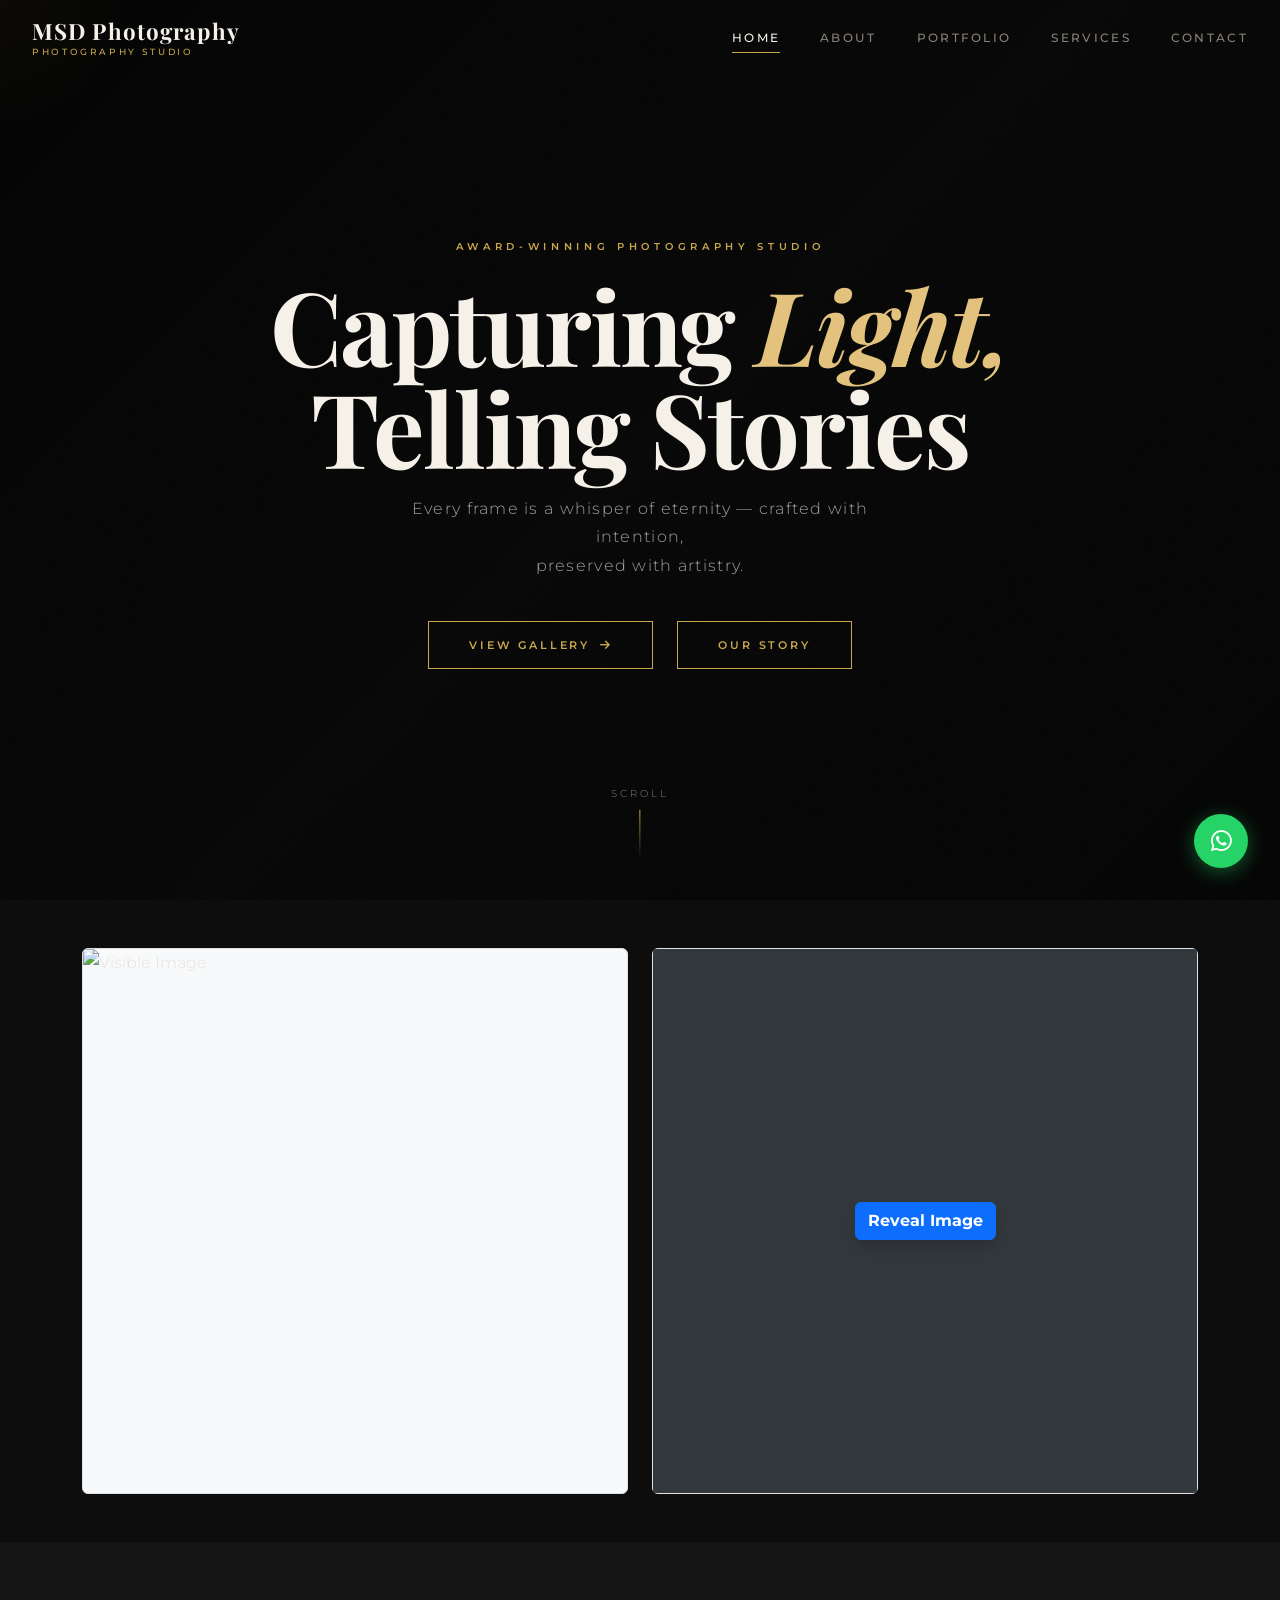
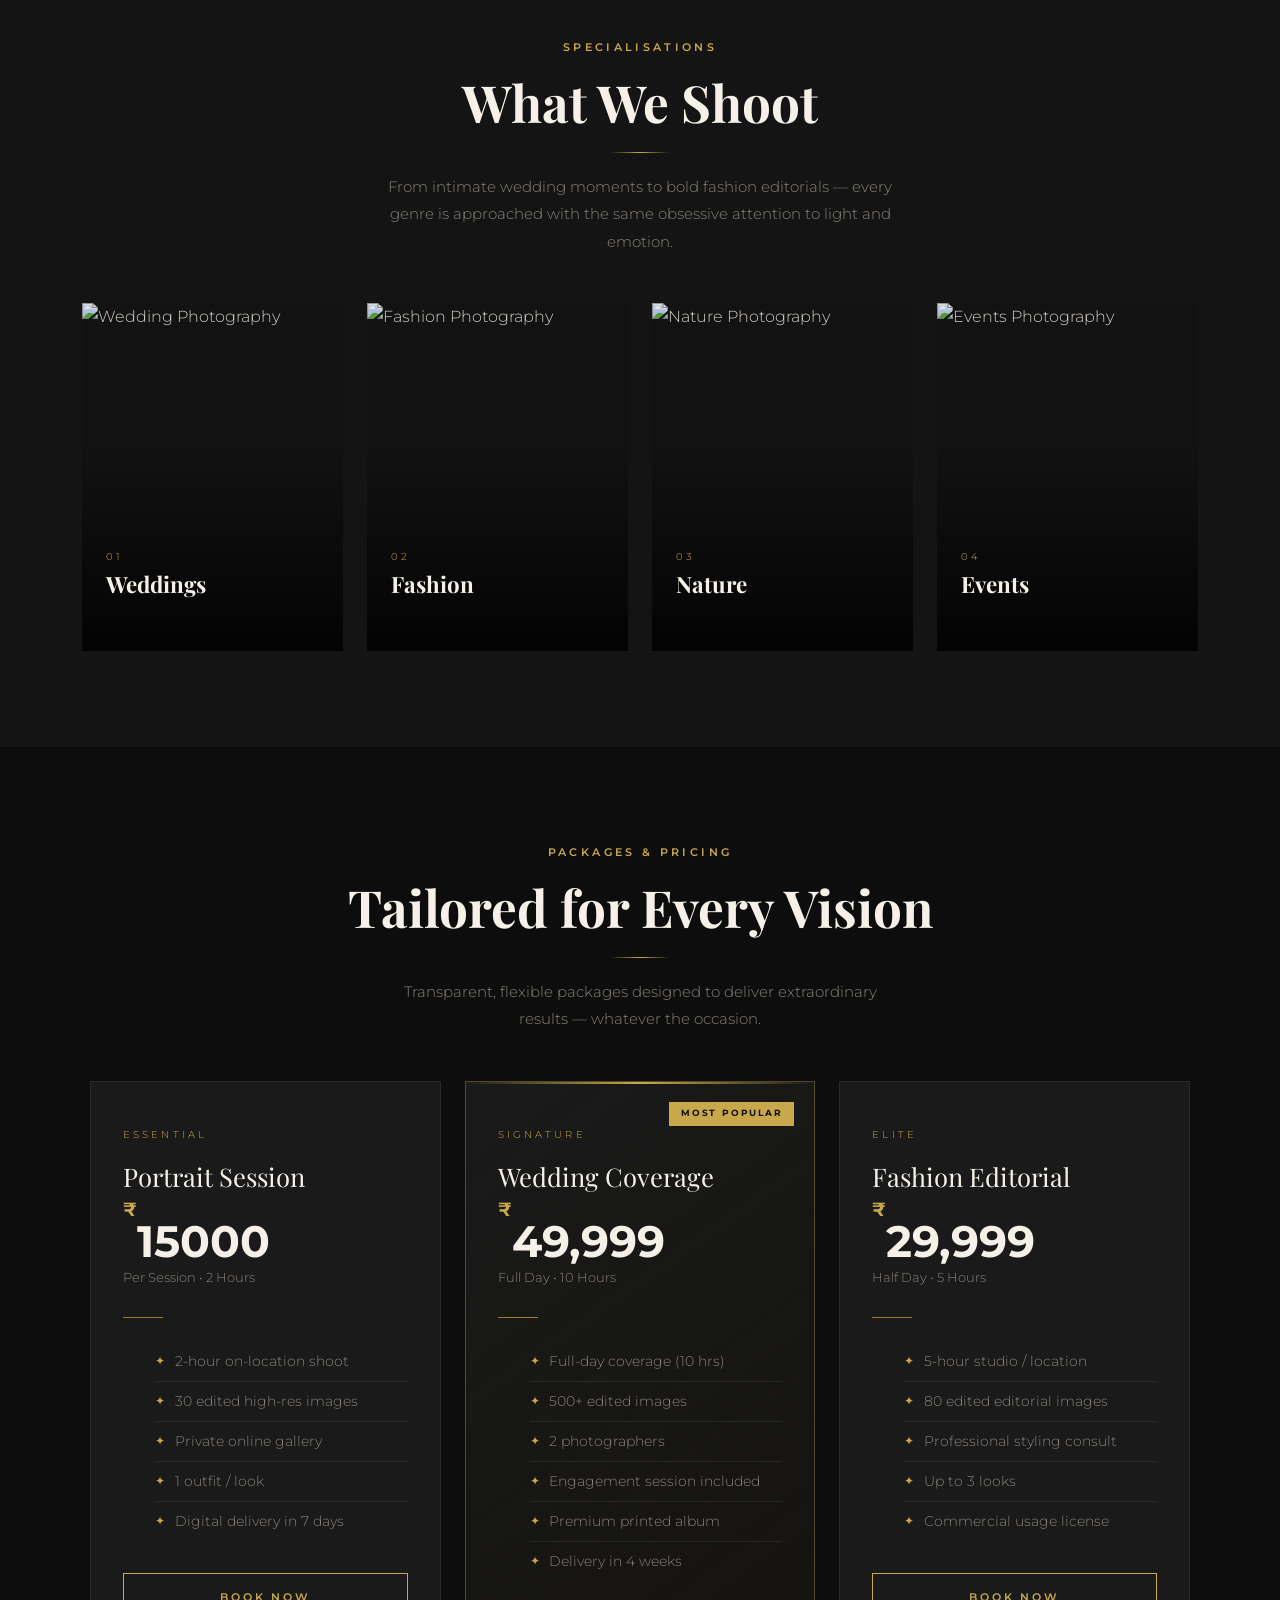
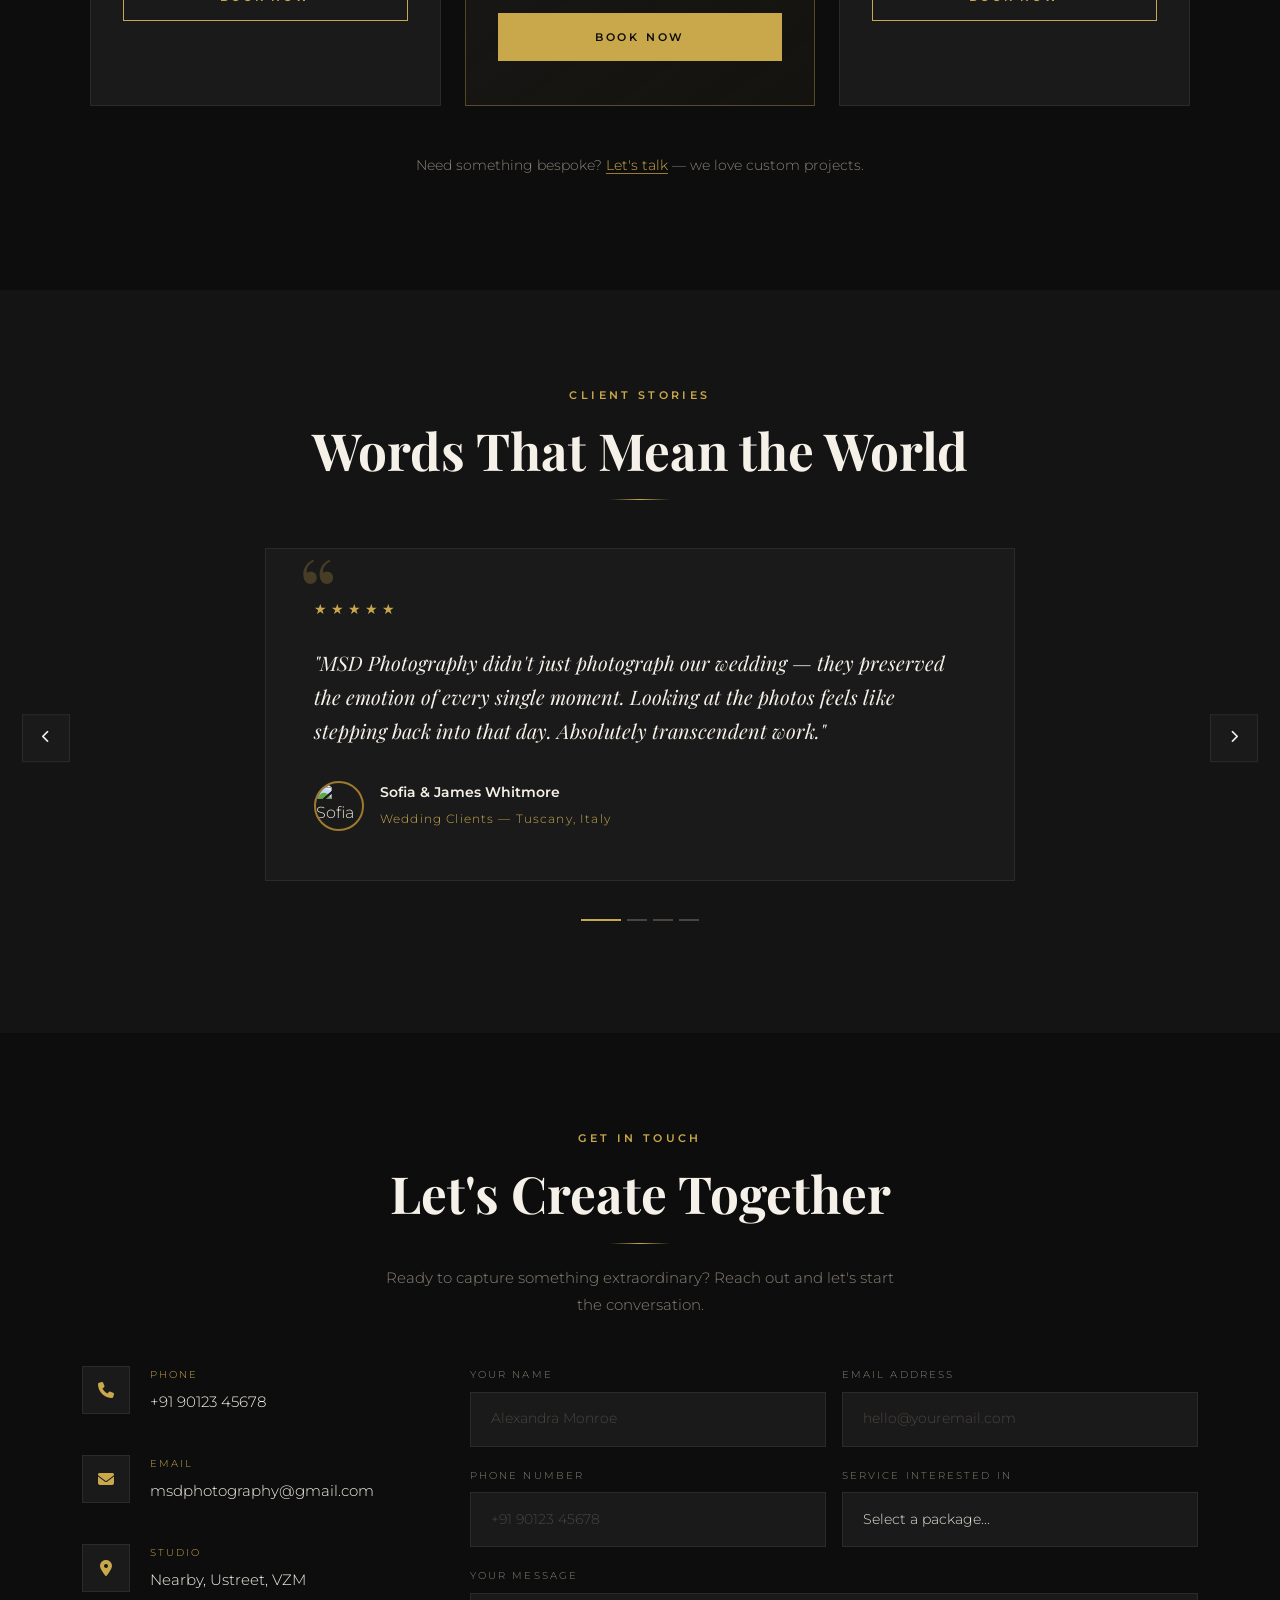
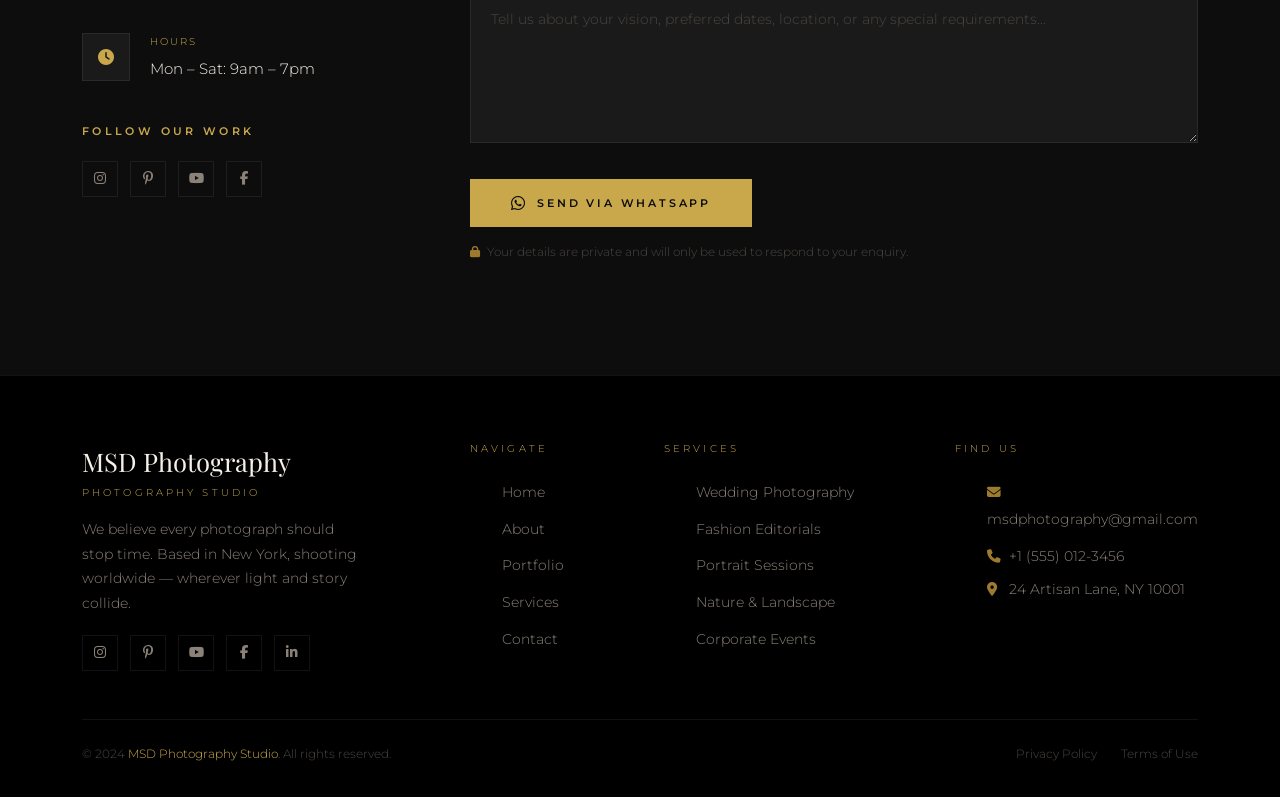
==== commit e8ee8086: "Update index.html - temp may27-7pm" ====
--- a/index.html
+++ b/index.html
@@ -88,6 +88,56 @@
       <div class="scroll-line"></div>
     </div>
   </section>
+
+  <style>
+    /* Absolute utility to force state regardless of Bootstrap rules */
+    .completely-hidden {
+      display: none !important;
+    }
+  </style>
+
+
+  <div class="container my-5">
+    <div class="row">
+      
+      <!-- Column 1: Always Visible Image (1:1 Ratio) -->
+      <div class="col-6">
+        <div class="ratio ratio-1x1 bg-light border rounded overflow-hidden">
+          <img src="https://dummyimage.com/400x400/000/fff" class="img-fluid object-fit-cover" alt="Visible Image">
+        </div>
+      </div>
+
+      <!-- Column 2: Strictly Covered Until Button Click (1:1 Ratio) -->
+      <div class="col-6">
+        
+        <!-- STATE 1: Default layout displaying only the button screen -->
+        <div id="hiddenState" class="ratio ratio-1x1 bg-secondary border rounded text-center position-relative">
+          <div class="position-absolute top-0 start-0 w-100 h-100 d-flex justify-content-center align-items-center bg-dark bg-opacity-75">
+            <button id="revealBtn" class="btn btn-primary shadow fw-bold">Reveal Image</button>
+          </div>
+        </div>
+
+        <!-- STATE 2: Actual image screen completely deactivated from DOM on start -->
+        <div id="visibleState" class="ratio ratio-1x1 border rounded overflow-hidden completely-hidden">
+          <img src="https://dummyimage.com/400x400/000/fff" class="img-fluid object-fit-cover" alt="Hidden Image">
+        </div>
+
+      </div>
+
+    </div>
+  </div>
+  
+  <!-- State Toggle Script -->
+  <script>
+    document.getElementById('revealBtn').addEventListener('click', function() {
+      // 1. Permanently remove the button screen from display
+      document.getElementById('hiddenState').classList.add('completely-hidden');
+      
+      // 2. Bring the actual image element into view
+      document.getElementById('visibleState').classList.remove('completely-hidden');
+    });
+  </script>
+
 
   <!-- ============================================================
        CATEGORIES SECTION
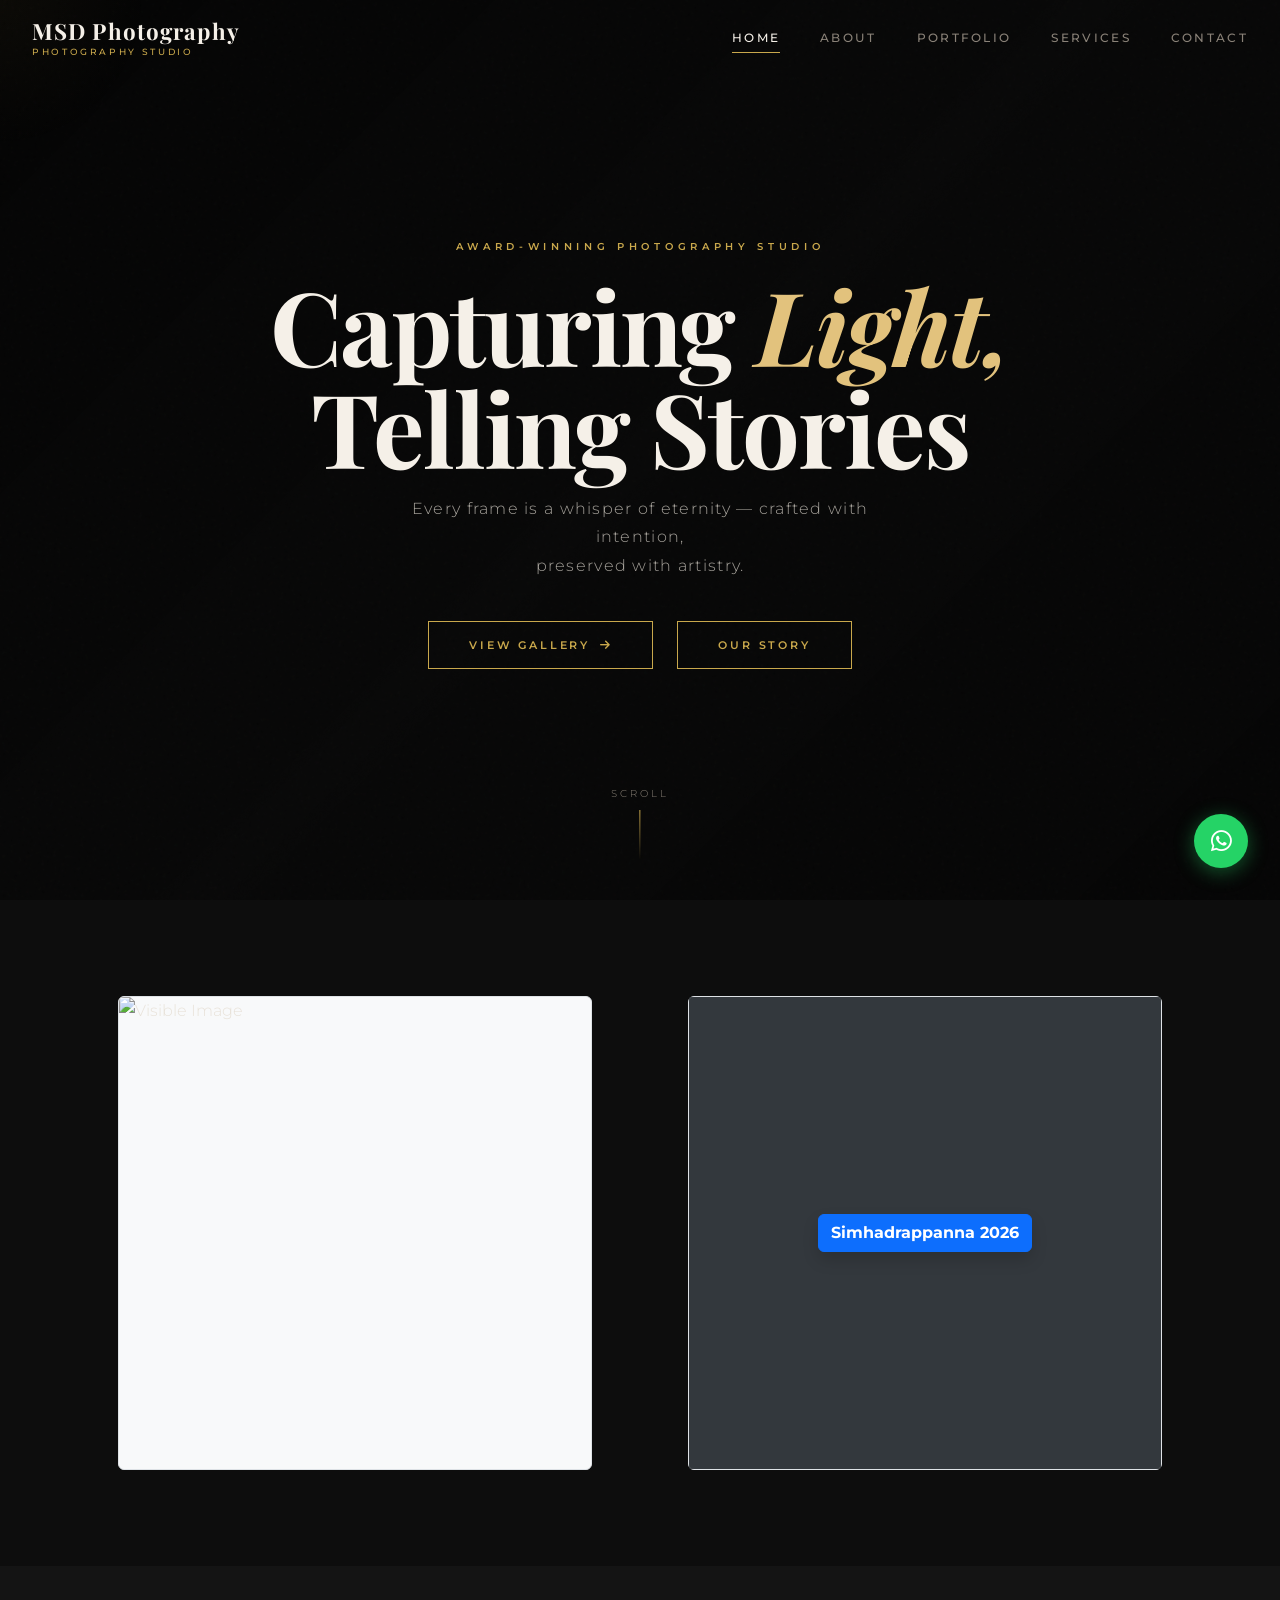
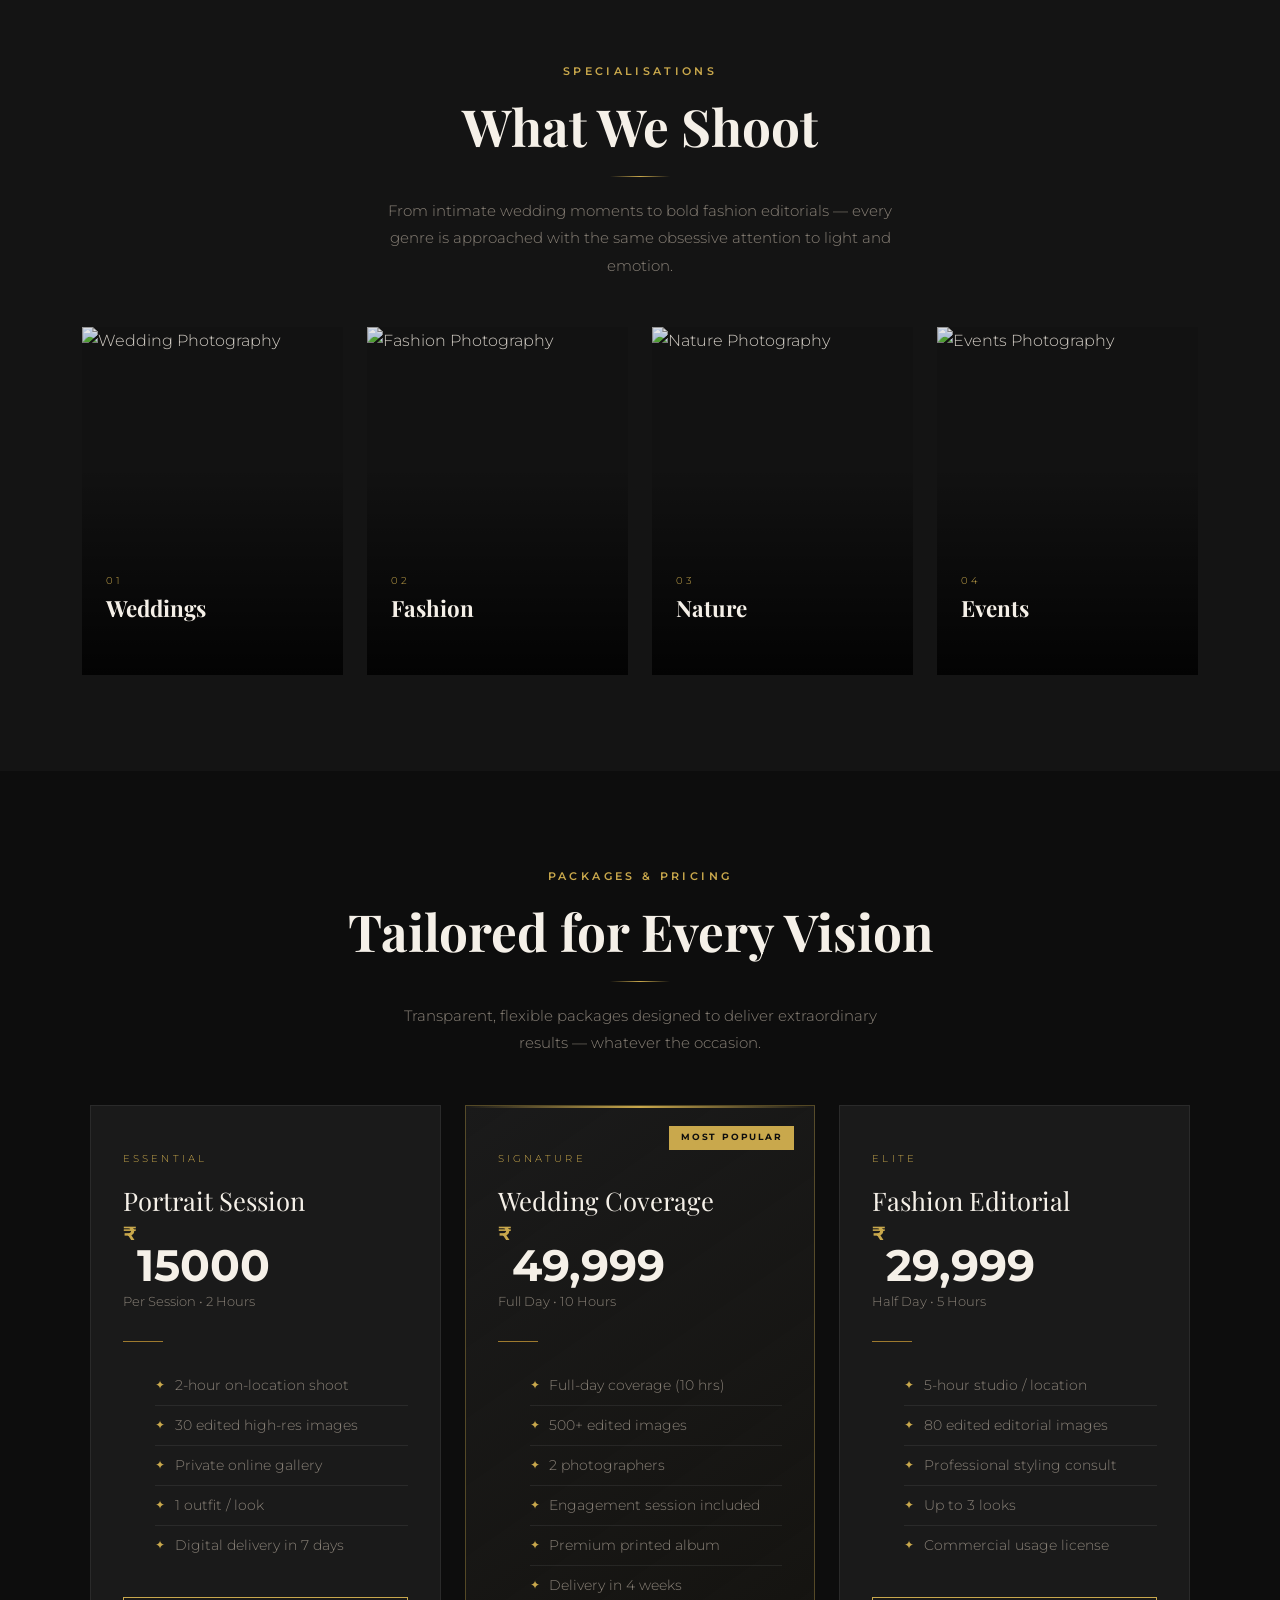
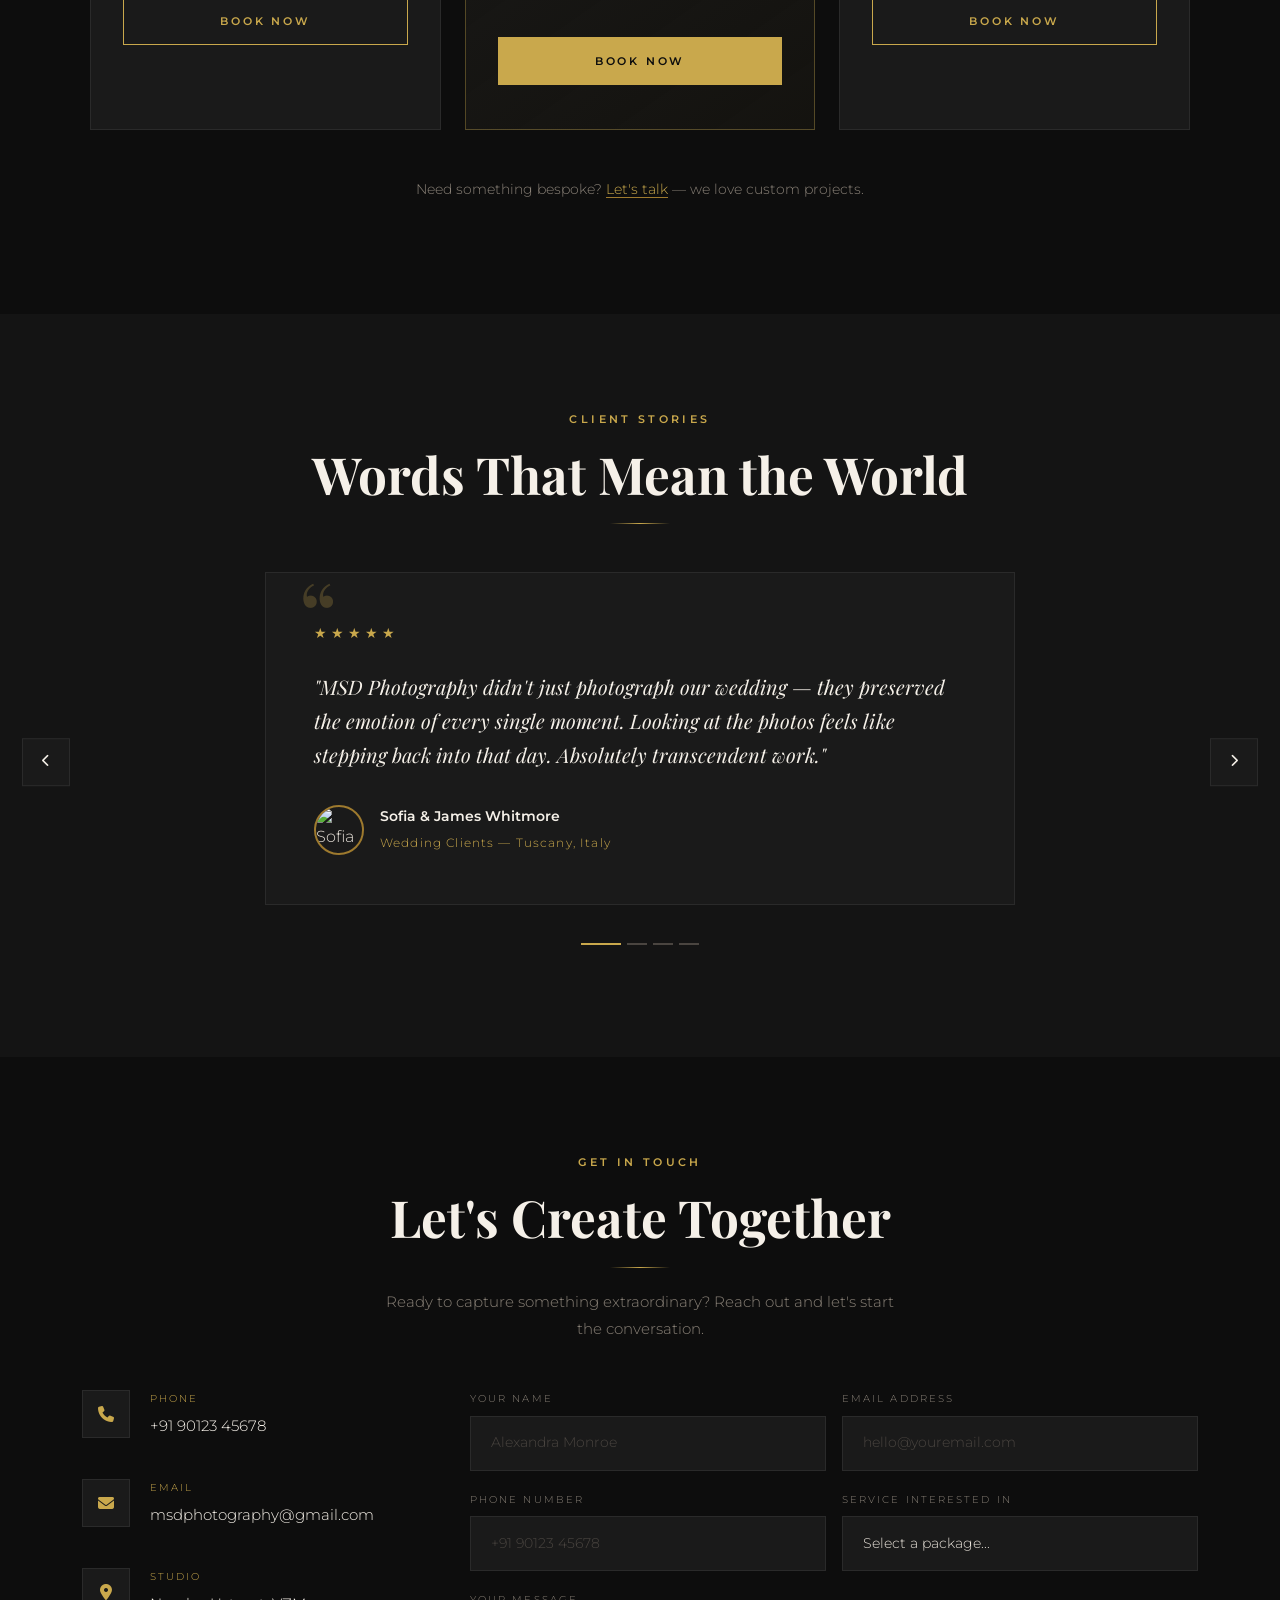
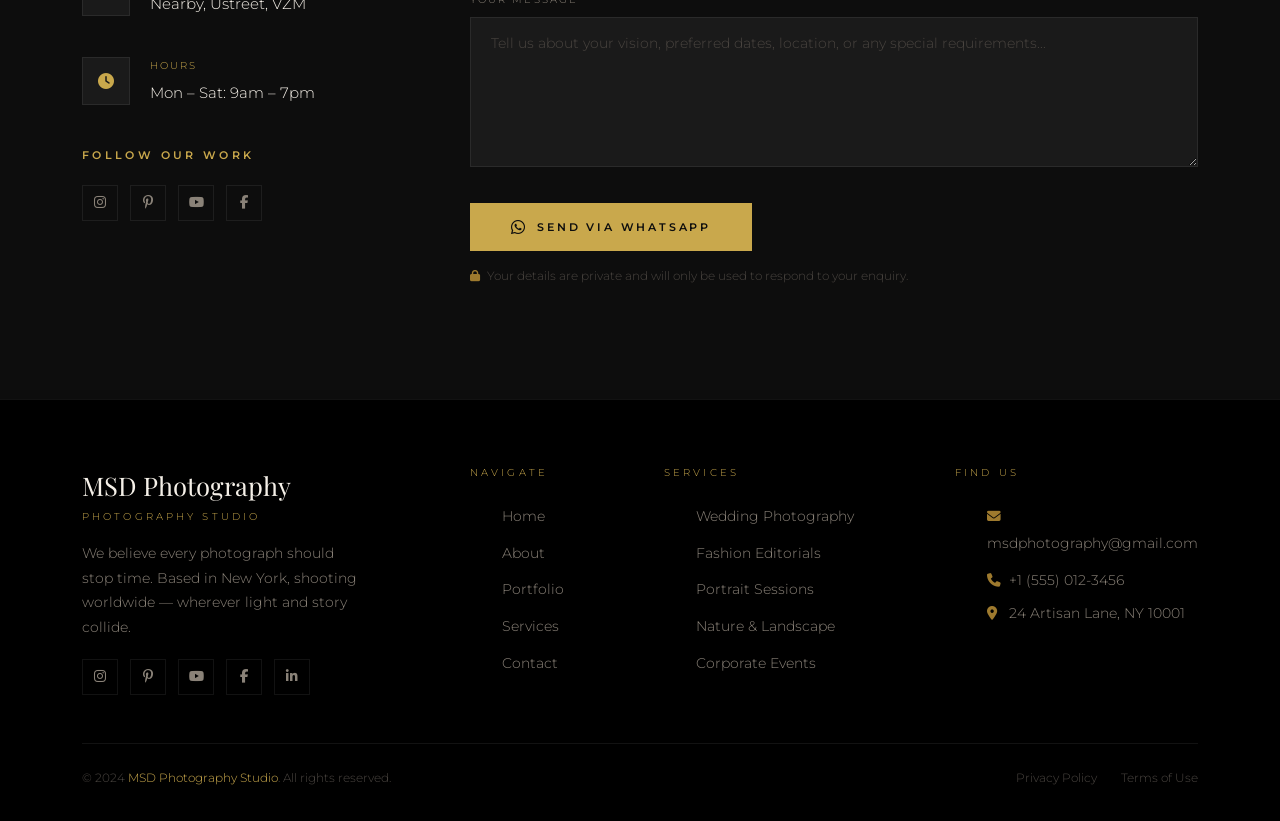
==== commit 3b1b4db2: "Update index.html - QR added" ====
--- a/index.html
+++ b/index.html
@@ -89,6 +89,10 @@
     </div>
   </section>
 
+    <!-- ============================================================
+       Author Logo, Client name & QR code
+  ============================================================ -->
+  
   <style>
     /* Absolute utility to force state regardless of Bootstrap rules */
     .completely-hidden {
@@ -96,30 +100,29 @@
     }
   </style>
 
-
   <div class="container my-5">
     <div class="row">
       
       <!-- Column 1: Always Visible Image (1:1 Ratio) -->
-      <div class="col-6">
+      <div class="col-6 p-5">
         <div class="ratio ratio-1x1 bg-light border rounded overflow-hidden">
-          <img src="https://dummyimage.com/400x400/000/fff" class="img-fluid object-fit-cover" alt="Visible Image">
+          <img src="https://blogger.googleusercontent.com/img/b/R29vZ2xl/AVvXsEjL5lLTpYYKSeNU5mrLNOdHmxOcgEYnrJd08EB7FD80_jsHugPLZmO4cBdZbDakW07XfO4l6dIakHPcE3SR8za9pSPlwiv_V18Lmk8YEDDxsDPWCcEAqD0hRG0NHM4cao0_Xdr4hp1JOcJcccBbEDSV-qND-EzmbMYoXIlTdcCL0i32jJ3ncDL5WkZdNRjf/s600/6182.jpg" class="img-fluid object-fit-cover" alt="Visible Image">
         </div>
       </div>
 
       <!-- Column 2: Strictly Covered Until Button Click (1:1 Ratio) -->
-      <div class="col-6">
+      <div class="col-6 p-5">
         
         <!-- STATE 1: Default layout displaying only the button screen -->
         <div id="hiddenState" class="ratio ratio-1x1 bg-secondary border rounded text-center position-relative">
           <div class="position-absolute top-0 start-0 w-100 h-100 d-flex justify-content-center align-items-center bg-dark bg-opacity-75">
-            <button id="revealBtn" class="btn btn-primary shadow fw-bold">Reveal Image</button>
+            <button id="revealBtn" class="btn btn-primary shadow fw-bold">Simhadrappanna 2026</button>
           </div>
         </div>
 
         <!-- STATE 2: Actual image screen completely deactivated from DOM on start -->
         <div id="visibleState" class="ratio ratio-1x1 border rounded overflow-hidden completely-hidden">
-          <img src="https://dummyimage.com/400x400/000/fff" class="img-fluid object-fit-cover" alt="Hidden Image">
+          <img src="https://blogger.googleusercontent.com/img/b/R29vZ2xl/AVvXsEjR8p91eOSyjH9V8_AbK6WKy_Zi2twmA2qvSpY1_iAtt9mB6Rs81X9q5NRn3qFT7ZztY9dQ1bKhbg5ZHnQTVOUNZvZzuRMZvoZI0ciKUfP0lkoBdZ7wSKIW3BFpIcOY6CkqTqzHNq0B1jP_lpLf7n9NqtKf-3YB4Ulo9RAsYoODQGPlQ4Am9-Haaiy6QiKl/s812/6199.jpg" class="img-fluid object-fit-cover" alt="Hidden Image">
         </div>
 
       </div>
@@ -137,7 +140,6 @@
       document.getElementById('visibleState').classList.remove('completely-hidden');
     });
   </script>
-
 
   <!-- ============================================================
        CATEGORIES SECTION
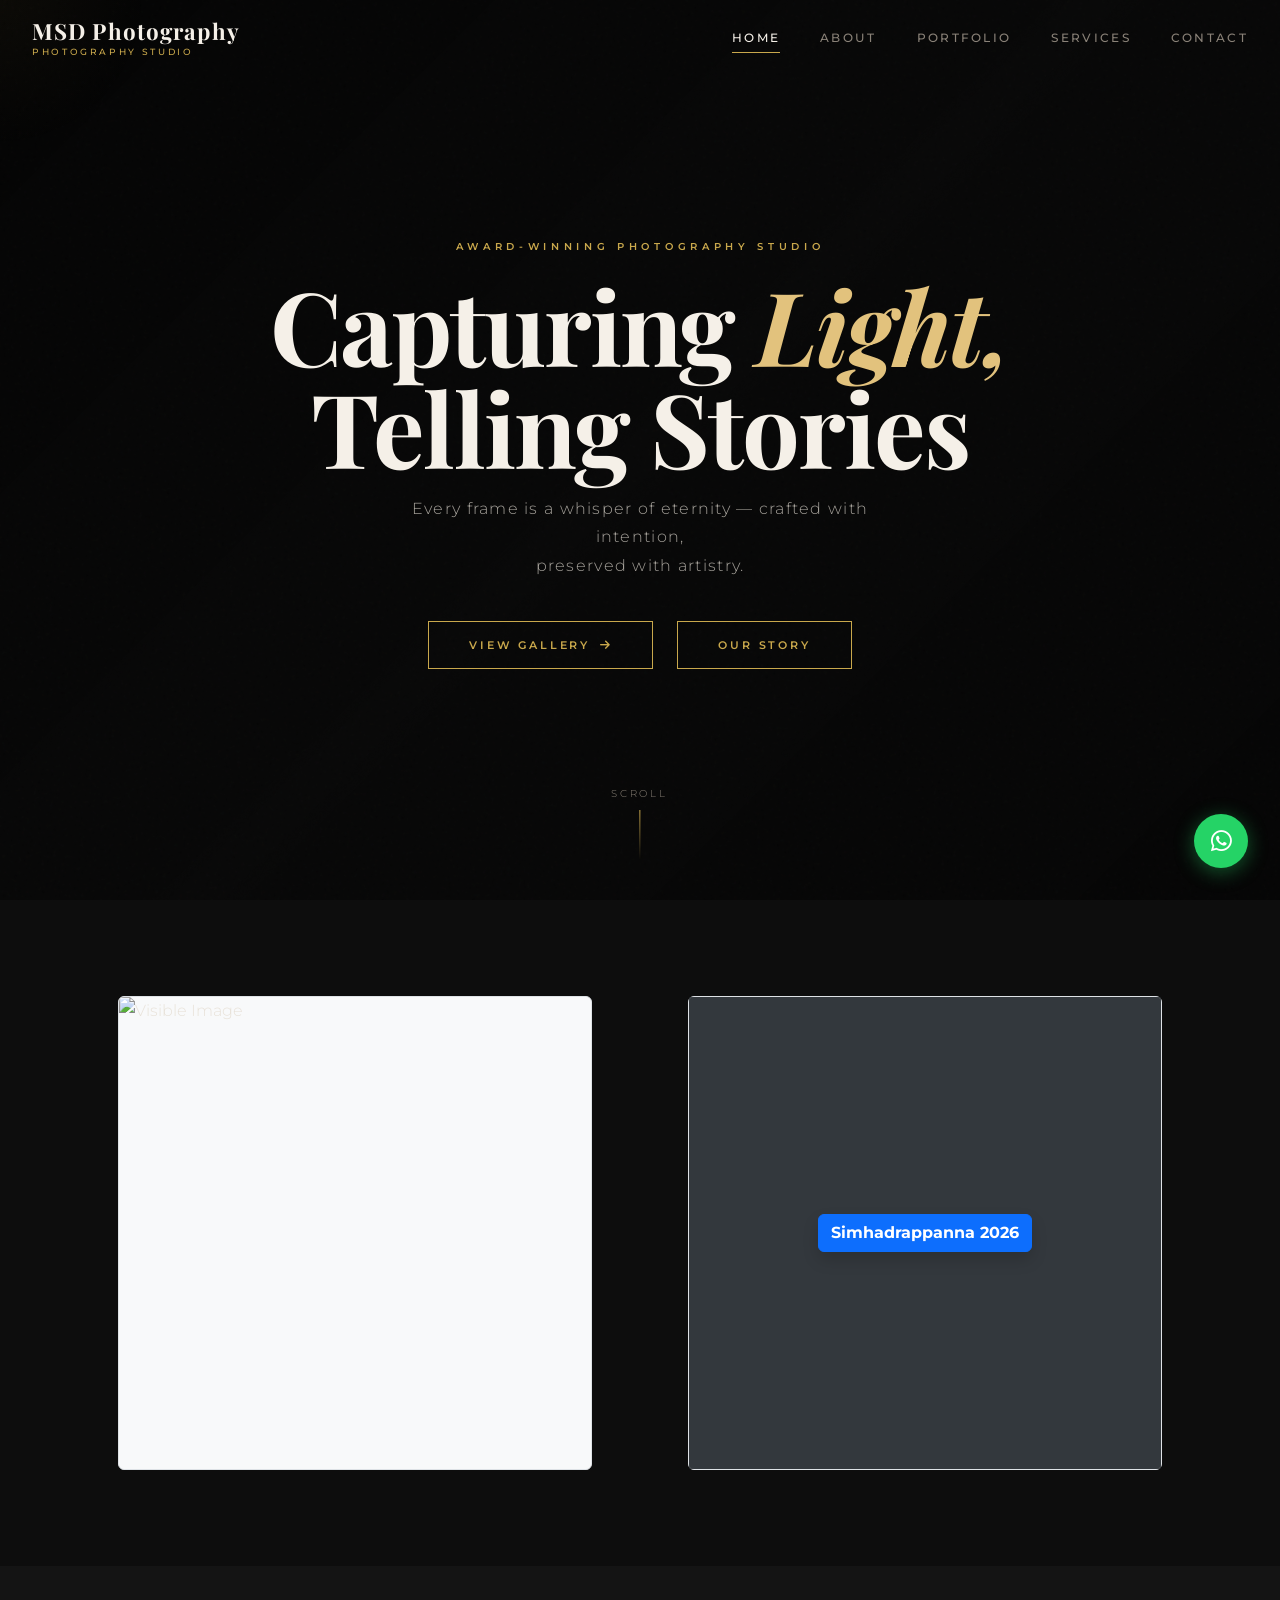
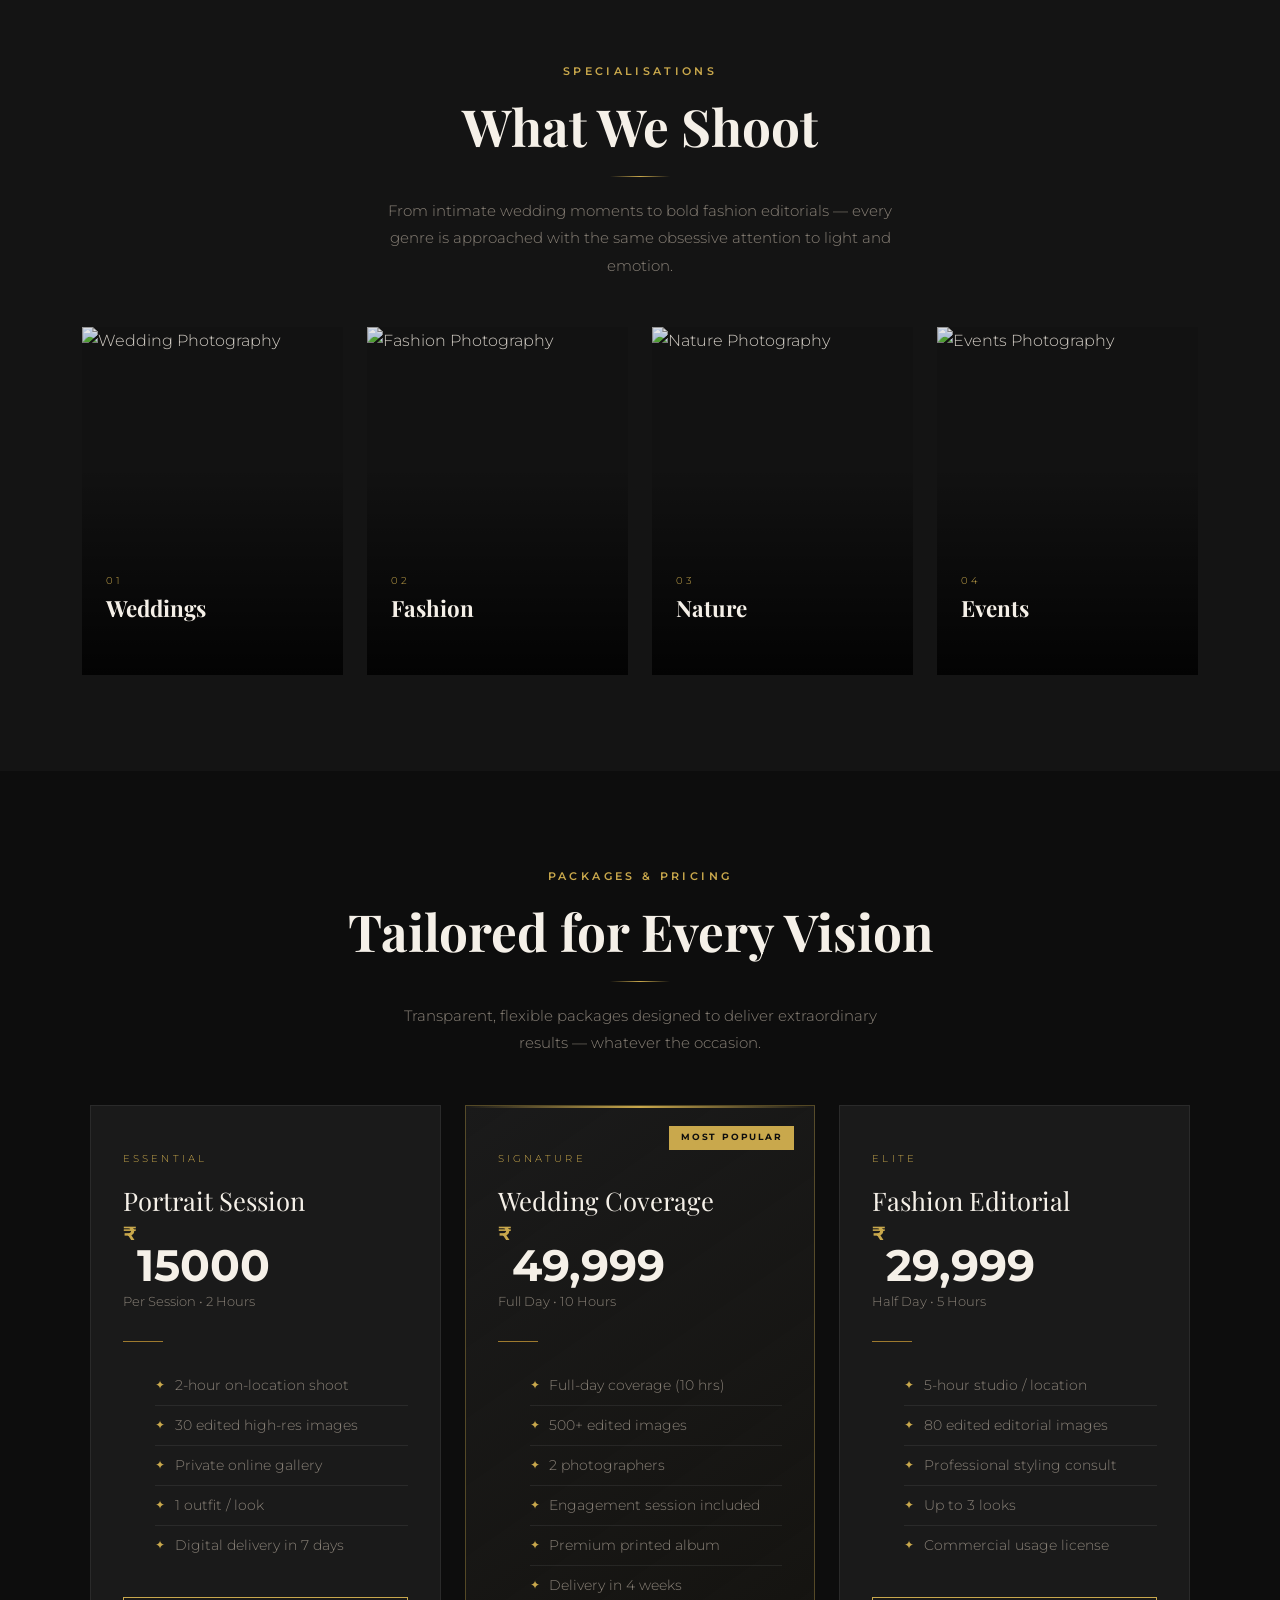
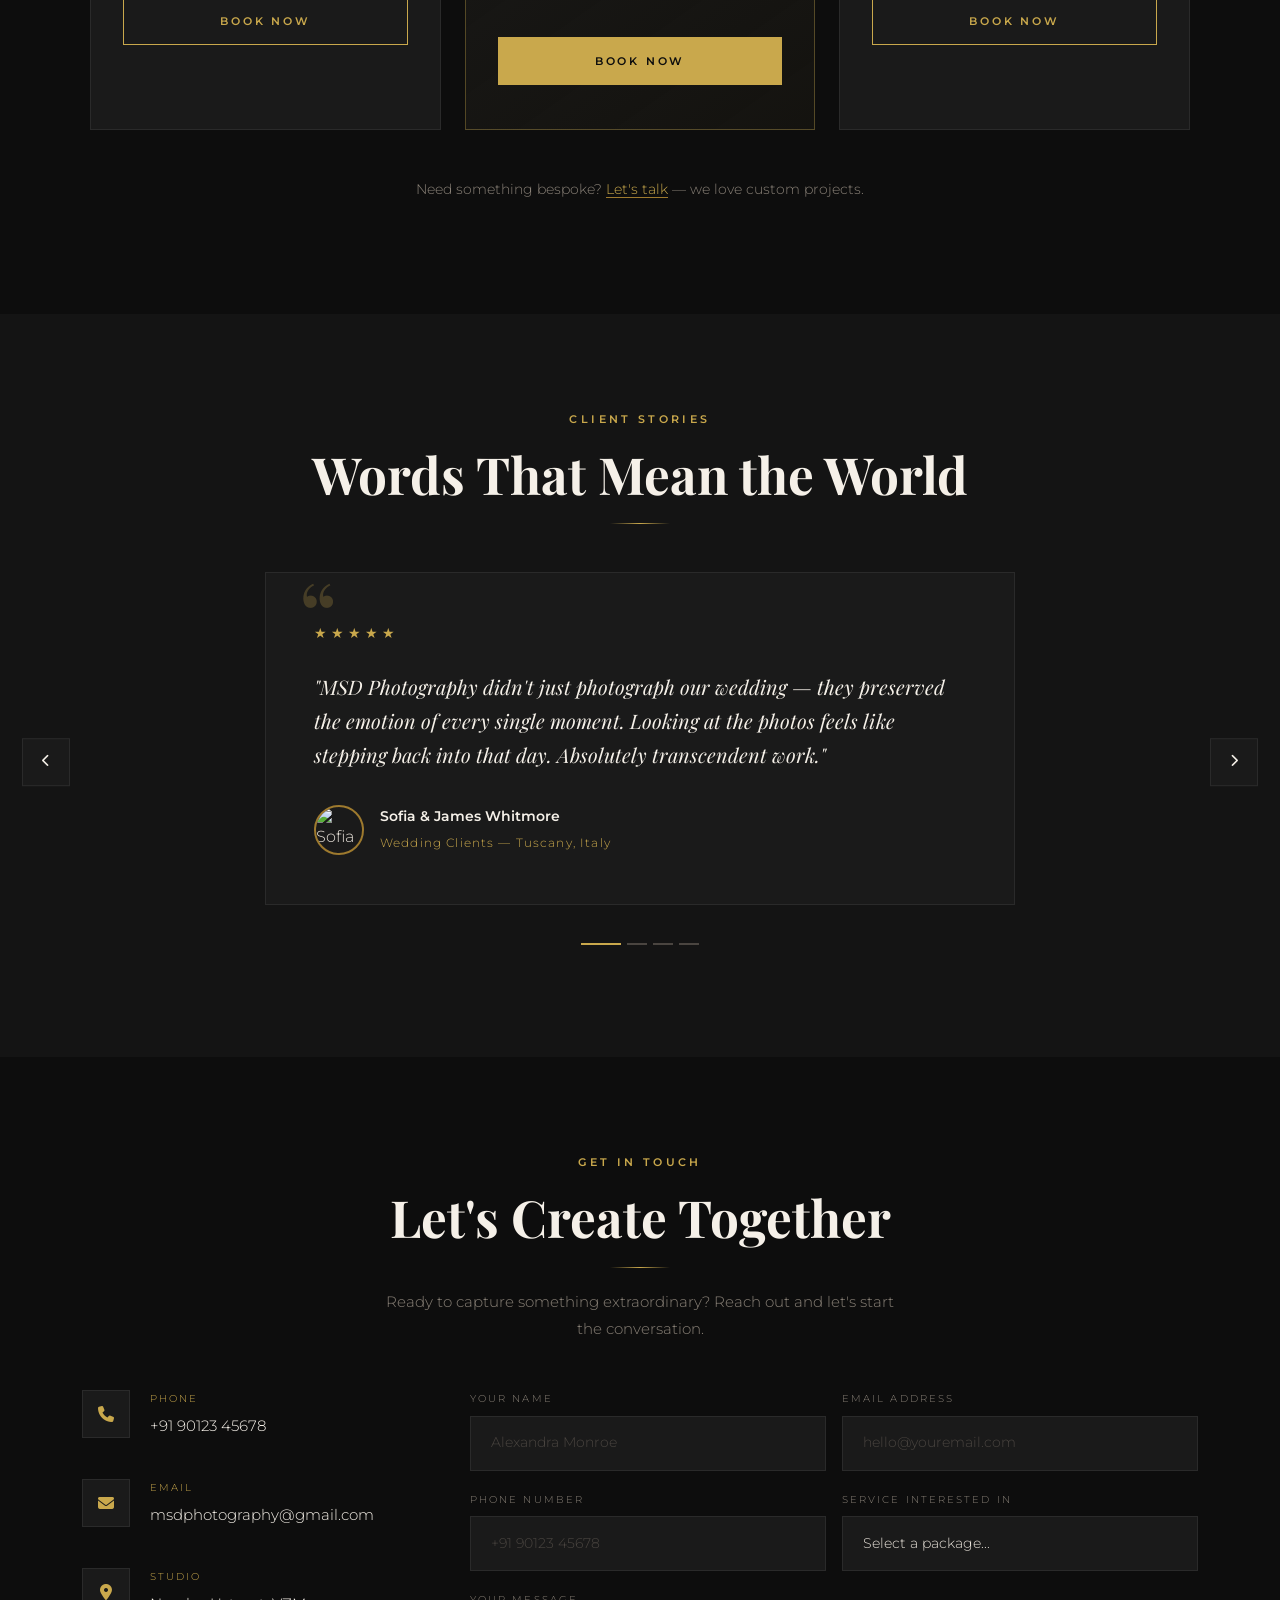
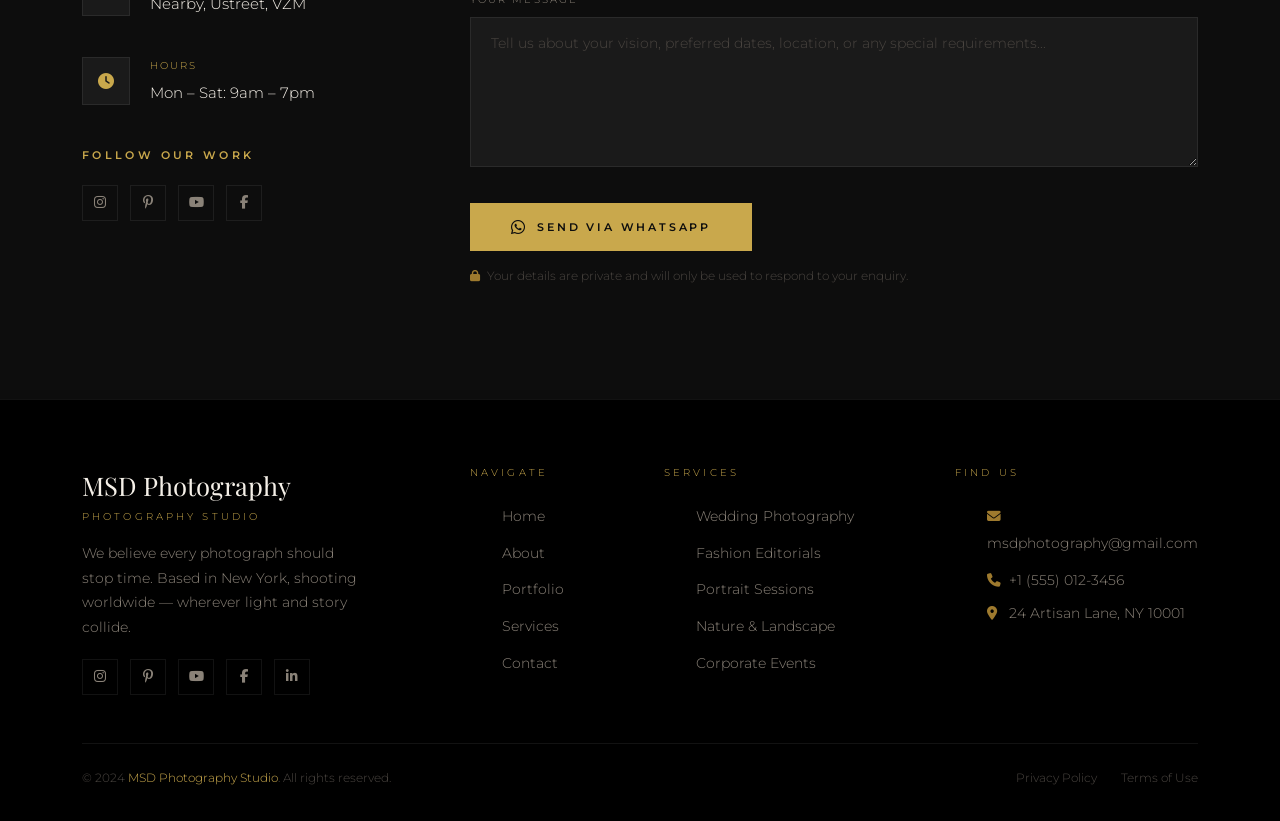
==== commit b71a463b: "Update index.html - wedding img updated" ====
--- a/index.html
+++ b/index.html
@@ -161,7 +161,7 @@
 
         <!-- Wedding -->
         <div class="category-card reveal reveal-delay-1">
-          <img src="https://images.unsplash.com/photo-1511285560929-80b456503681?w=600&q=80&fit=crop"
+          <img src="https://t3.ftcdn.net/jpg/04/26/89/00/240_F_426890040_oWQOhraPmC9m14x9eNdqUnuU0ZGHcDxG.jpg"
                alt="Wedding Photography" loading="lazy" />
           <div class="category-info">
             <span class="category-label">01</span>
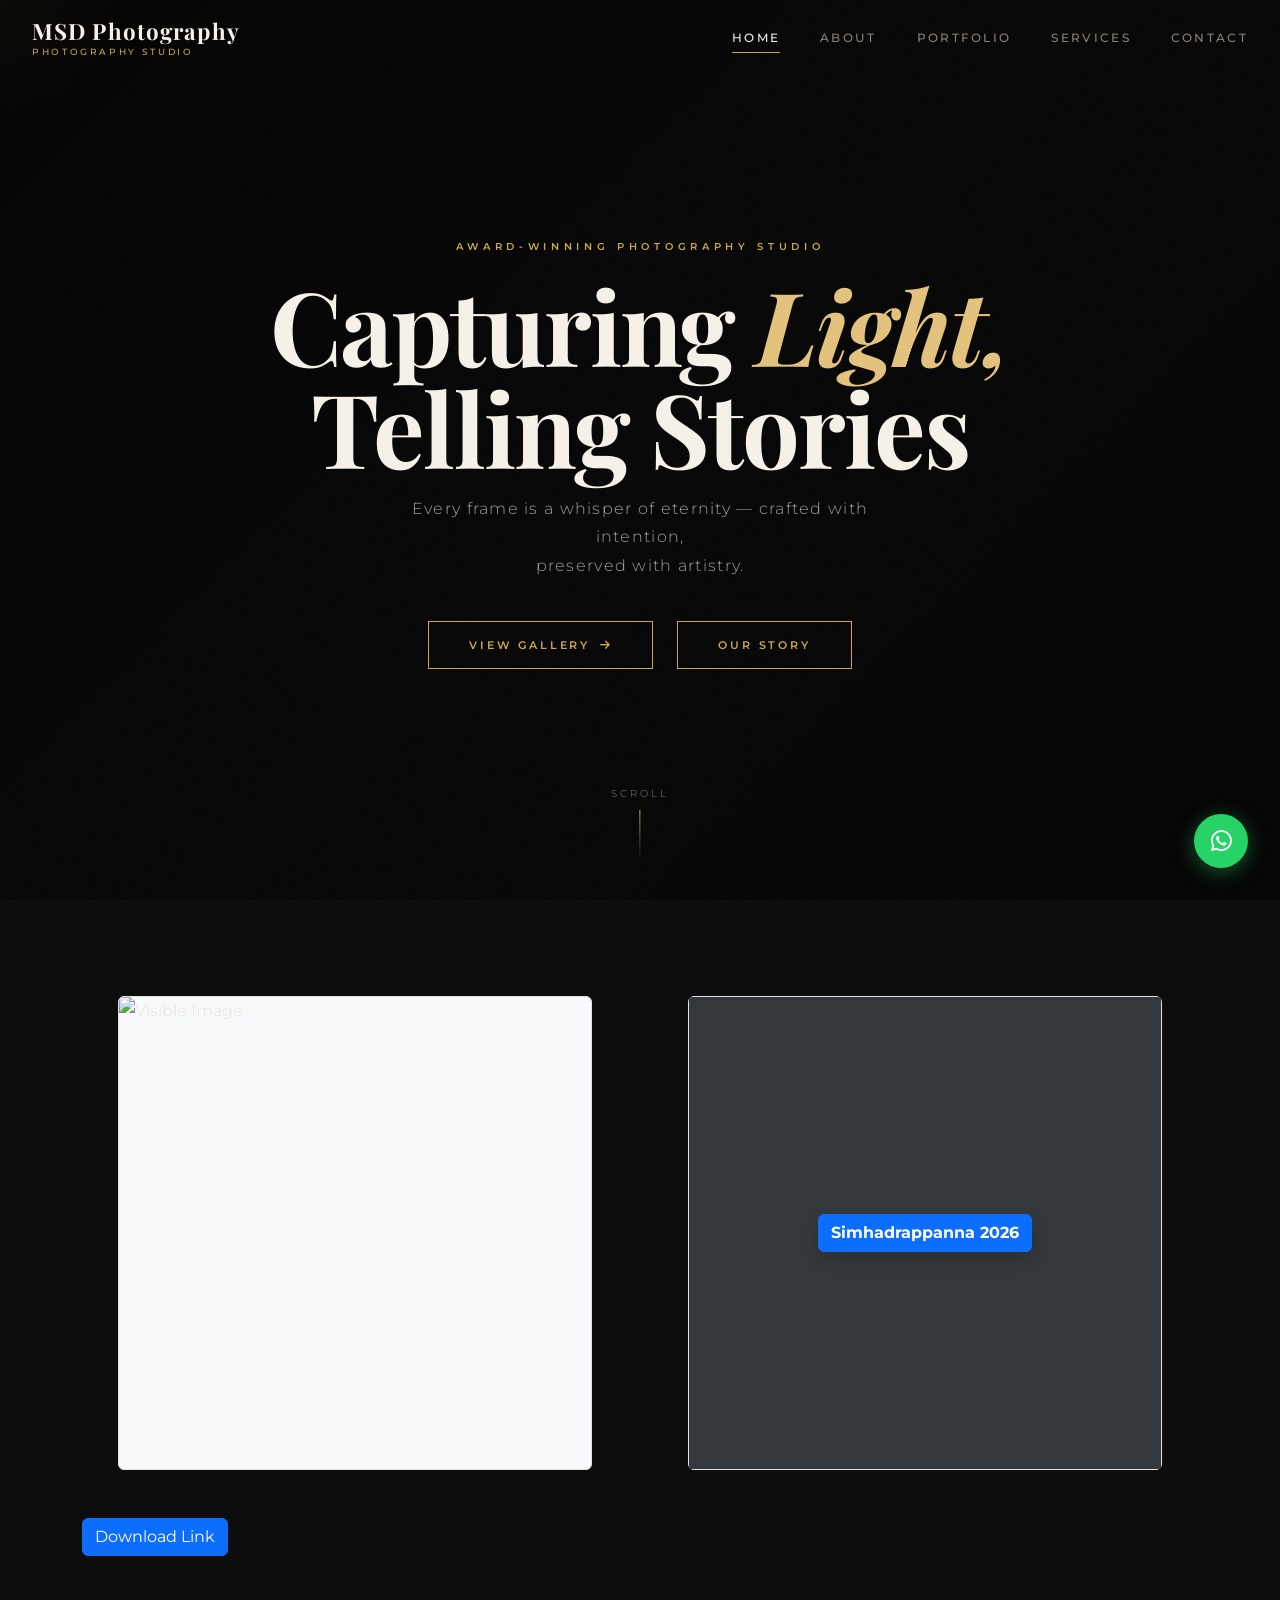
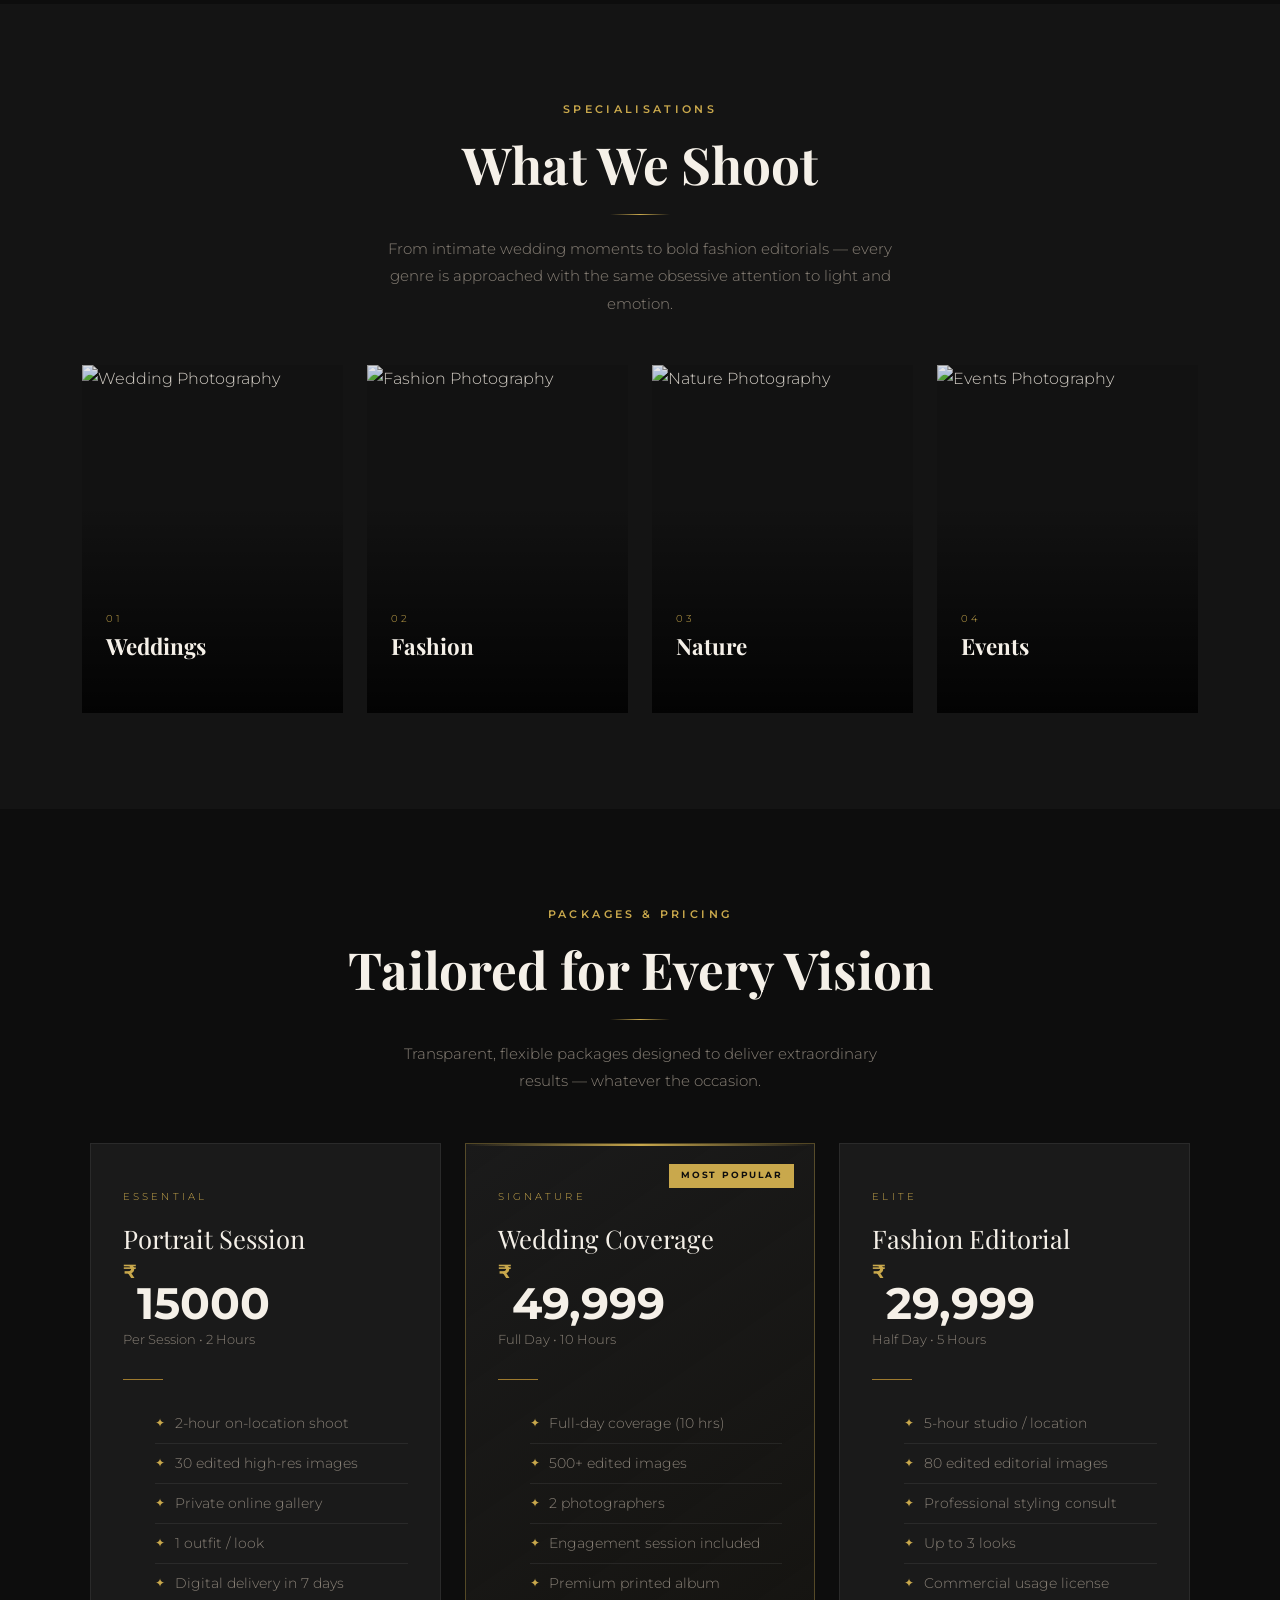
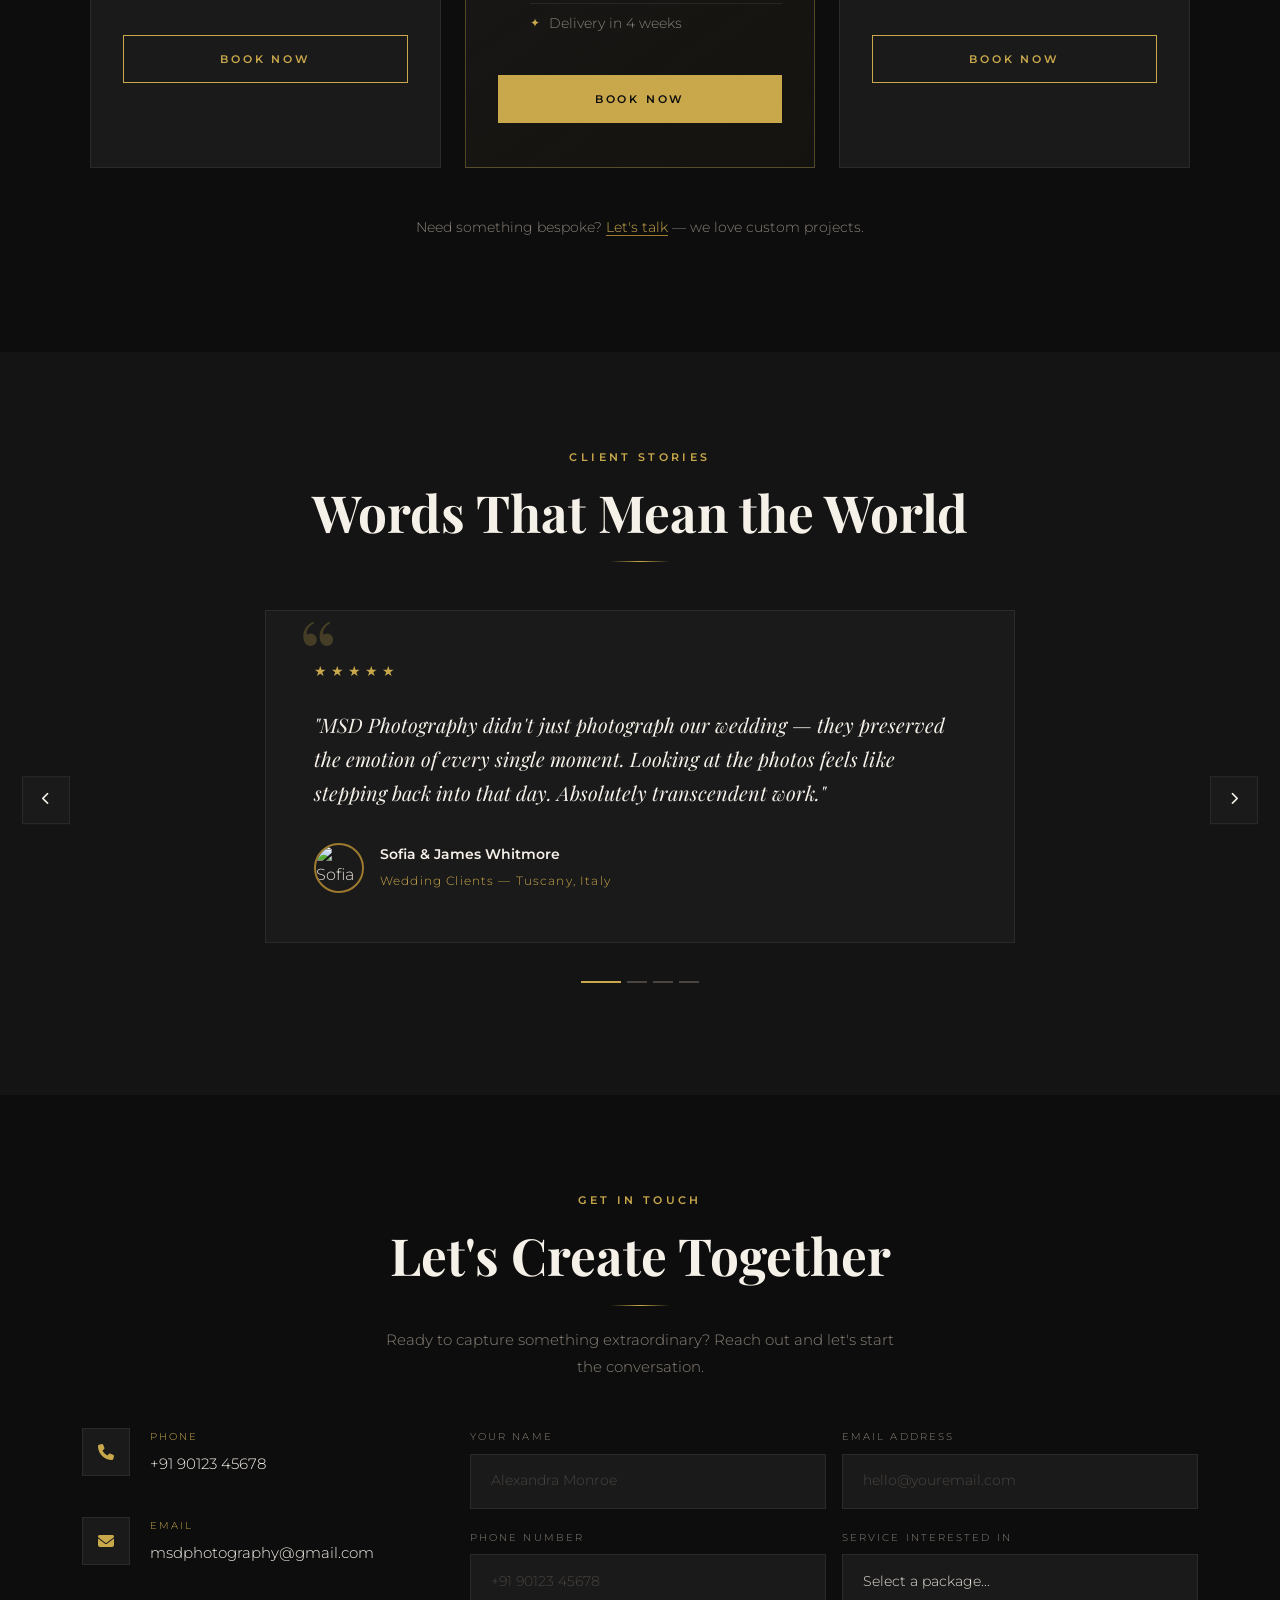
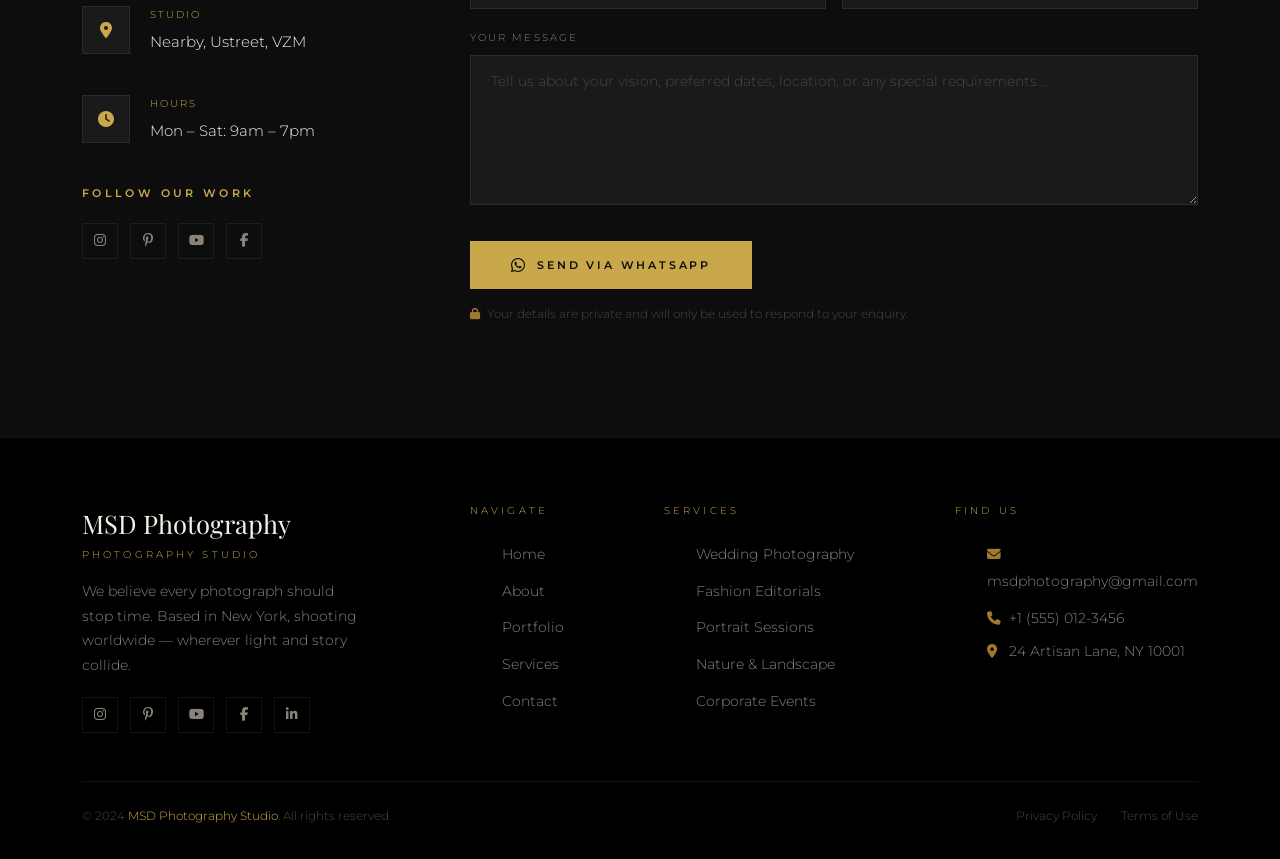
==== commit cc8e3eb2: "Update index.html -- download link" ====
--- a/index.html
+++ b/index.html
@@ -128,6 +128,18 @@
       </div>
 
     </div>
+
+    <a href="https://drive.google.com/drive/folders/1oVnwmKA13JT2uzN-sqLU_8PuzW0j5QiT" class="btn btn-primary d-inline-flex align-items-center gap-2" id="dl-link">
+      <!-- Inline style hides the spinner by default, but shows it when the link is clicked -->
+      <style>
+        #dl-link:active .spinner-border { display: inline-block !important; }
+      </style>
+      
+      <span class="spinner-border spinner-border-sm" style="display: none;" role="status" aria-hidden="true"></span>
+      <span>Download Link</span>
+    </a>
+
+    
   </div>
   
   <!-- State Toggle Script -->
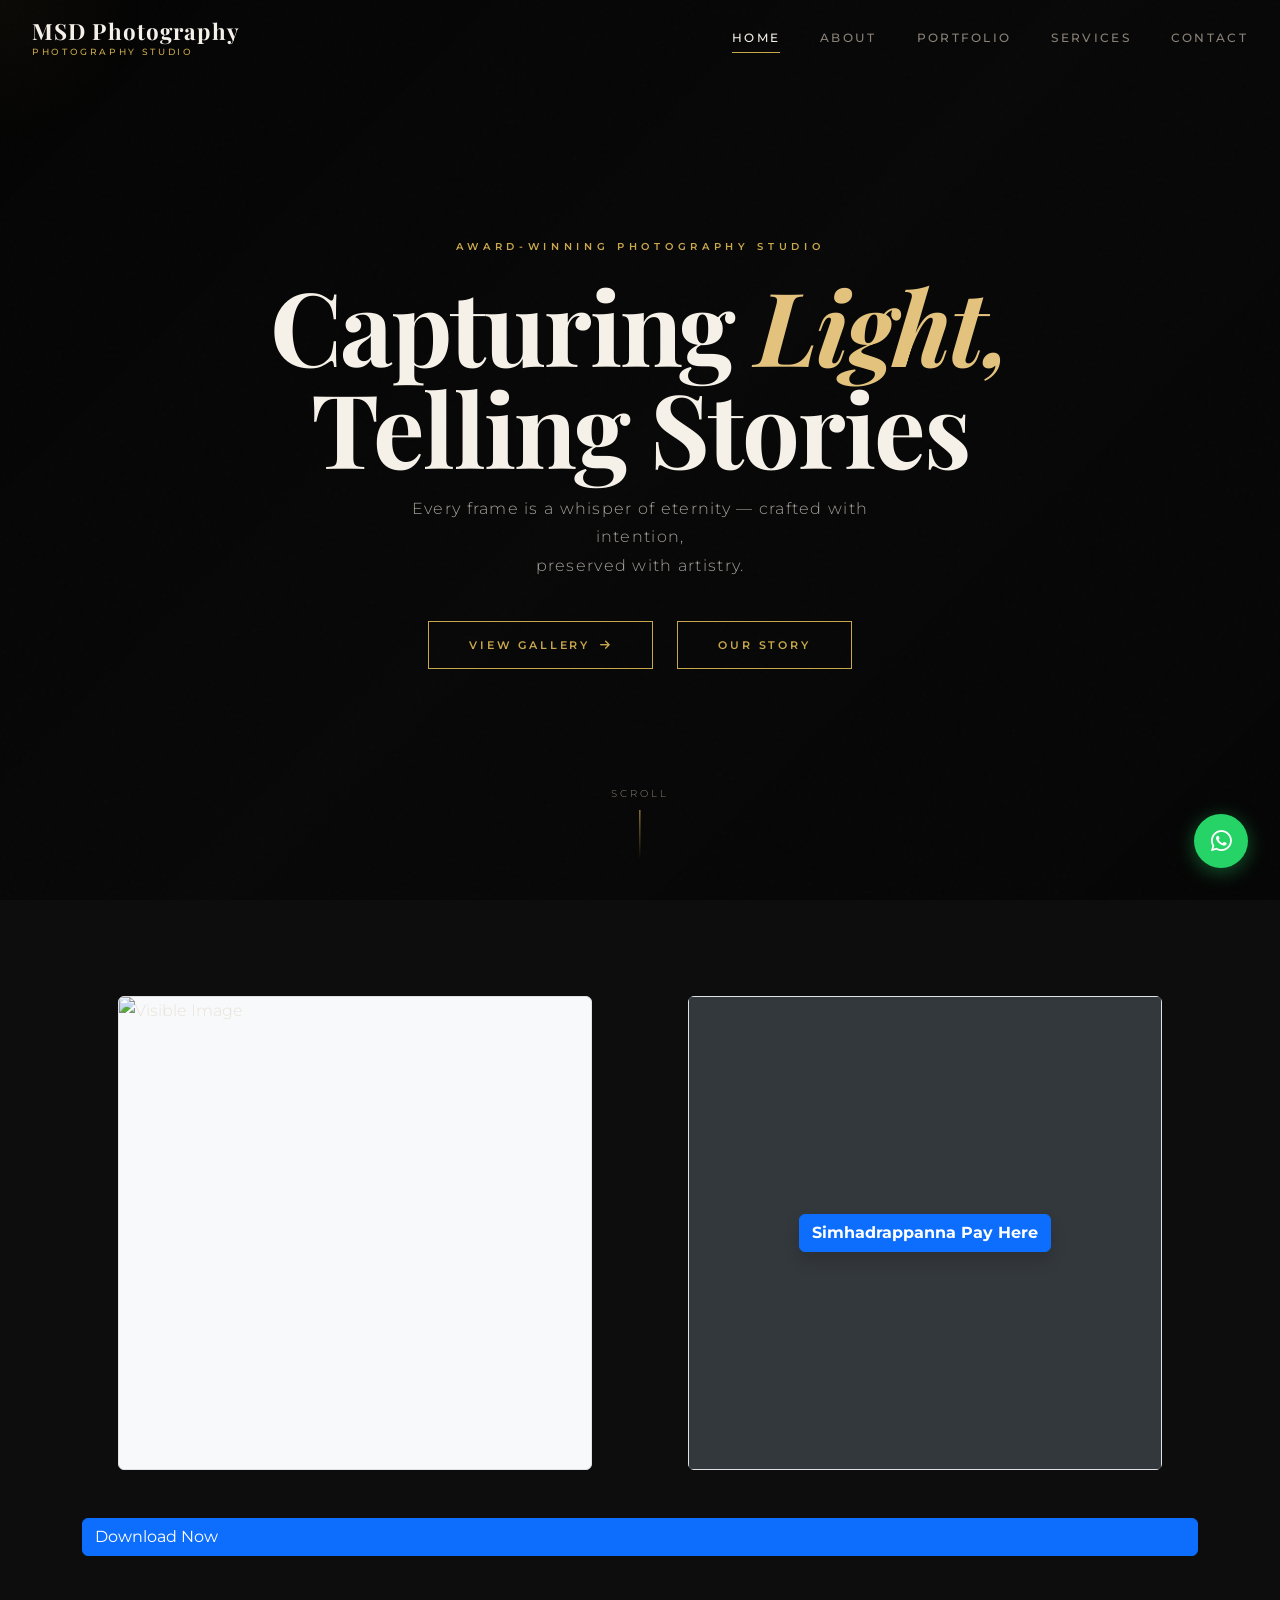
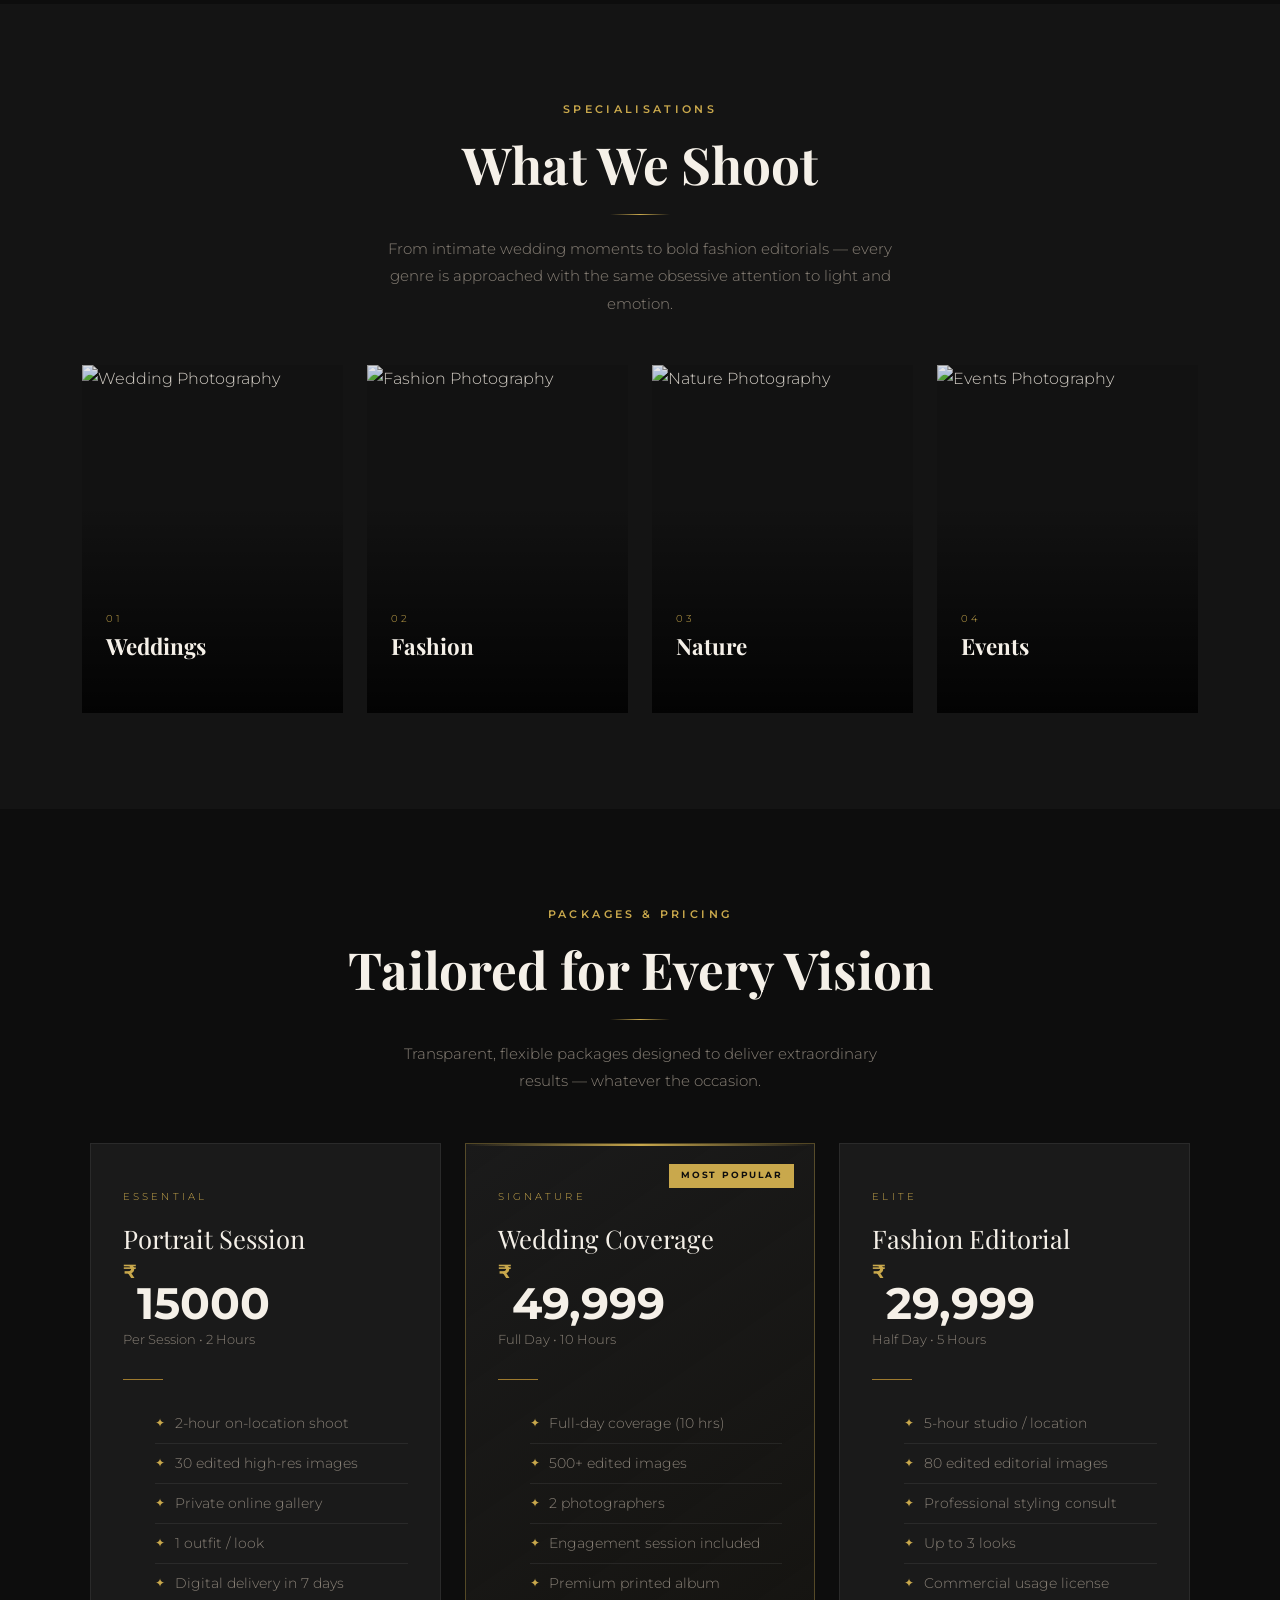
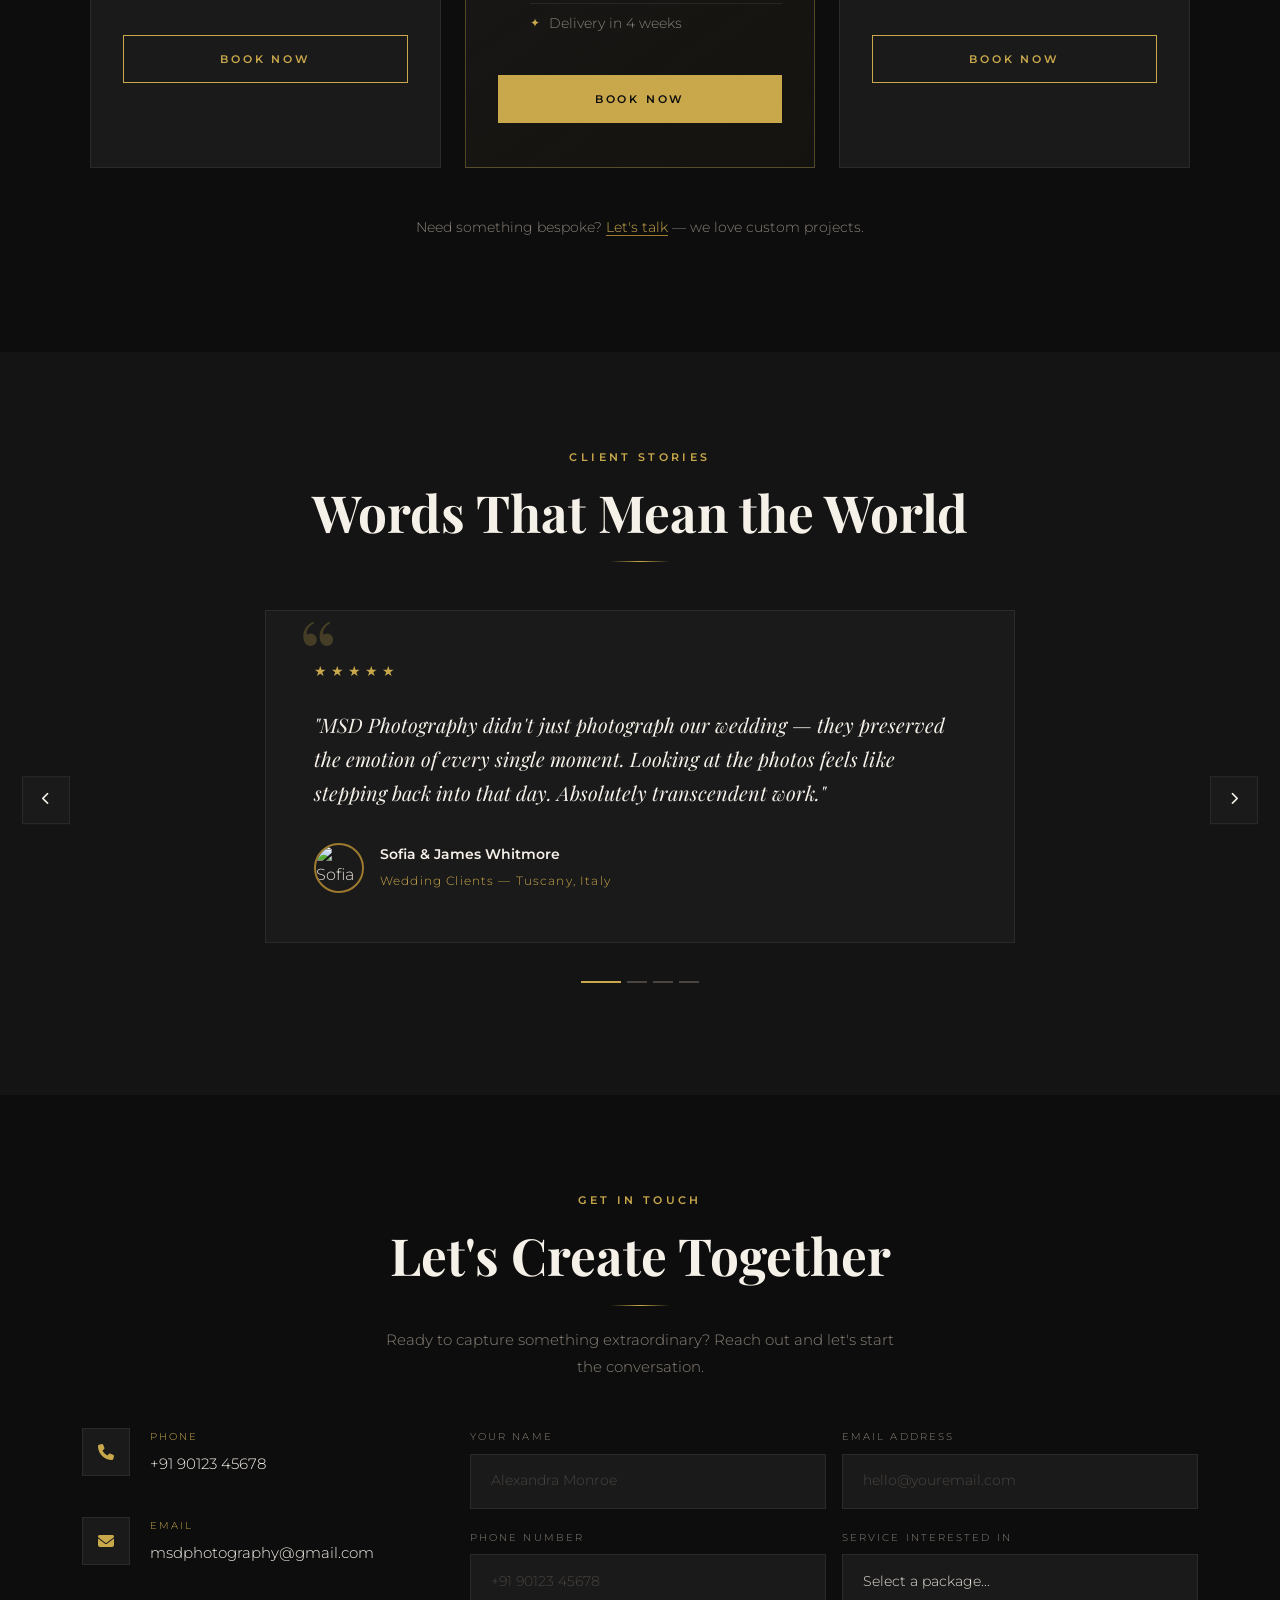
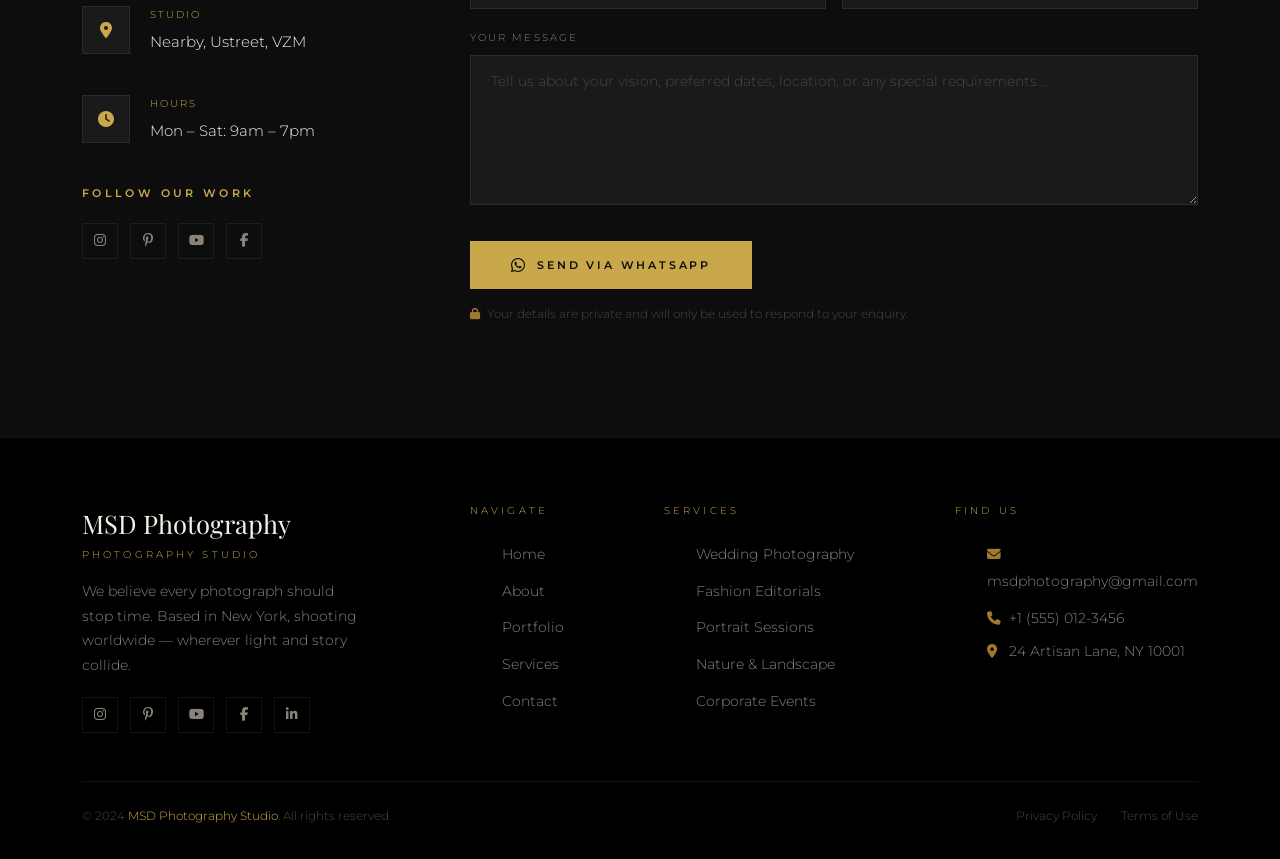
==== commit cbcb8f5d: "Update index.html -- button and link" ====
--- a/index.html
+++ b/index.html
@@ -116,7 +116,7 @@
         <!-- STATE 1: Default layout displaying only the button screen -->
         <div id="hiddenState" class="ratio ratio-1x1 bg-secondary border rounded text-center position-relative">
           <div class="position-absolute top-0 start-0 w-100 h-100 d-flex justify-content-center align-items-center bg-dark bg-opacity-75">
-            <button id="revealBtn" class="btn btn-primary shadow fw-bold">Simhadrappanna 2026</button>
+            <button id="revealBtn" class="btn btn-primary shadow fw-bold">Simhadrappanna Pay Here</button>
           </div>
         </div>
 
@@ -129,16 +129,13 @@
 
     </div>
 
-    <a href="https://drive.google.com/drive/folders/1oVnwmKA13JT2uzN-sqLU_8PuzW0j5QiT" class="btn btn-primary d-inline-flex align-items-center gap-2" id="dl-link">
-      <!-- Inline style hides the spinner by default, but shows it when the link is clicked -->
+    <a href="https://drive.google.com/drive/folders/1oVnwmKA13JT2uzN-sqLU_8PuzW0j5QiT" class="btn btn-primary w-100 d-inline-flex align-items-center justify-center gap-2" id="dl-link">
       <style>
         #dl-link:active .spinner-border { display: inline-block !important; }
       </style>
-      
       <span class="spinner-border spinner-border-sm" style="display: none;" role="status" aria-hidden="true"></span>
-      <span>Download Link</span>
+      <span>Download Now</span>
     </a>
-
     
   </div>
   
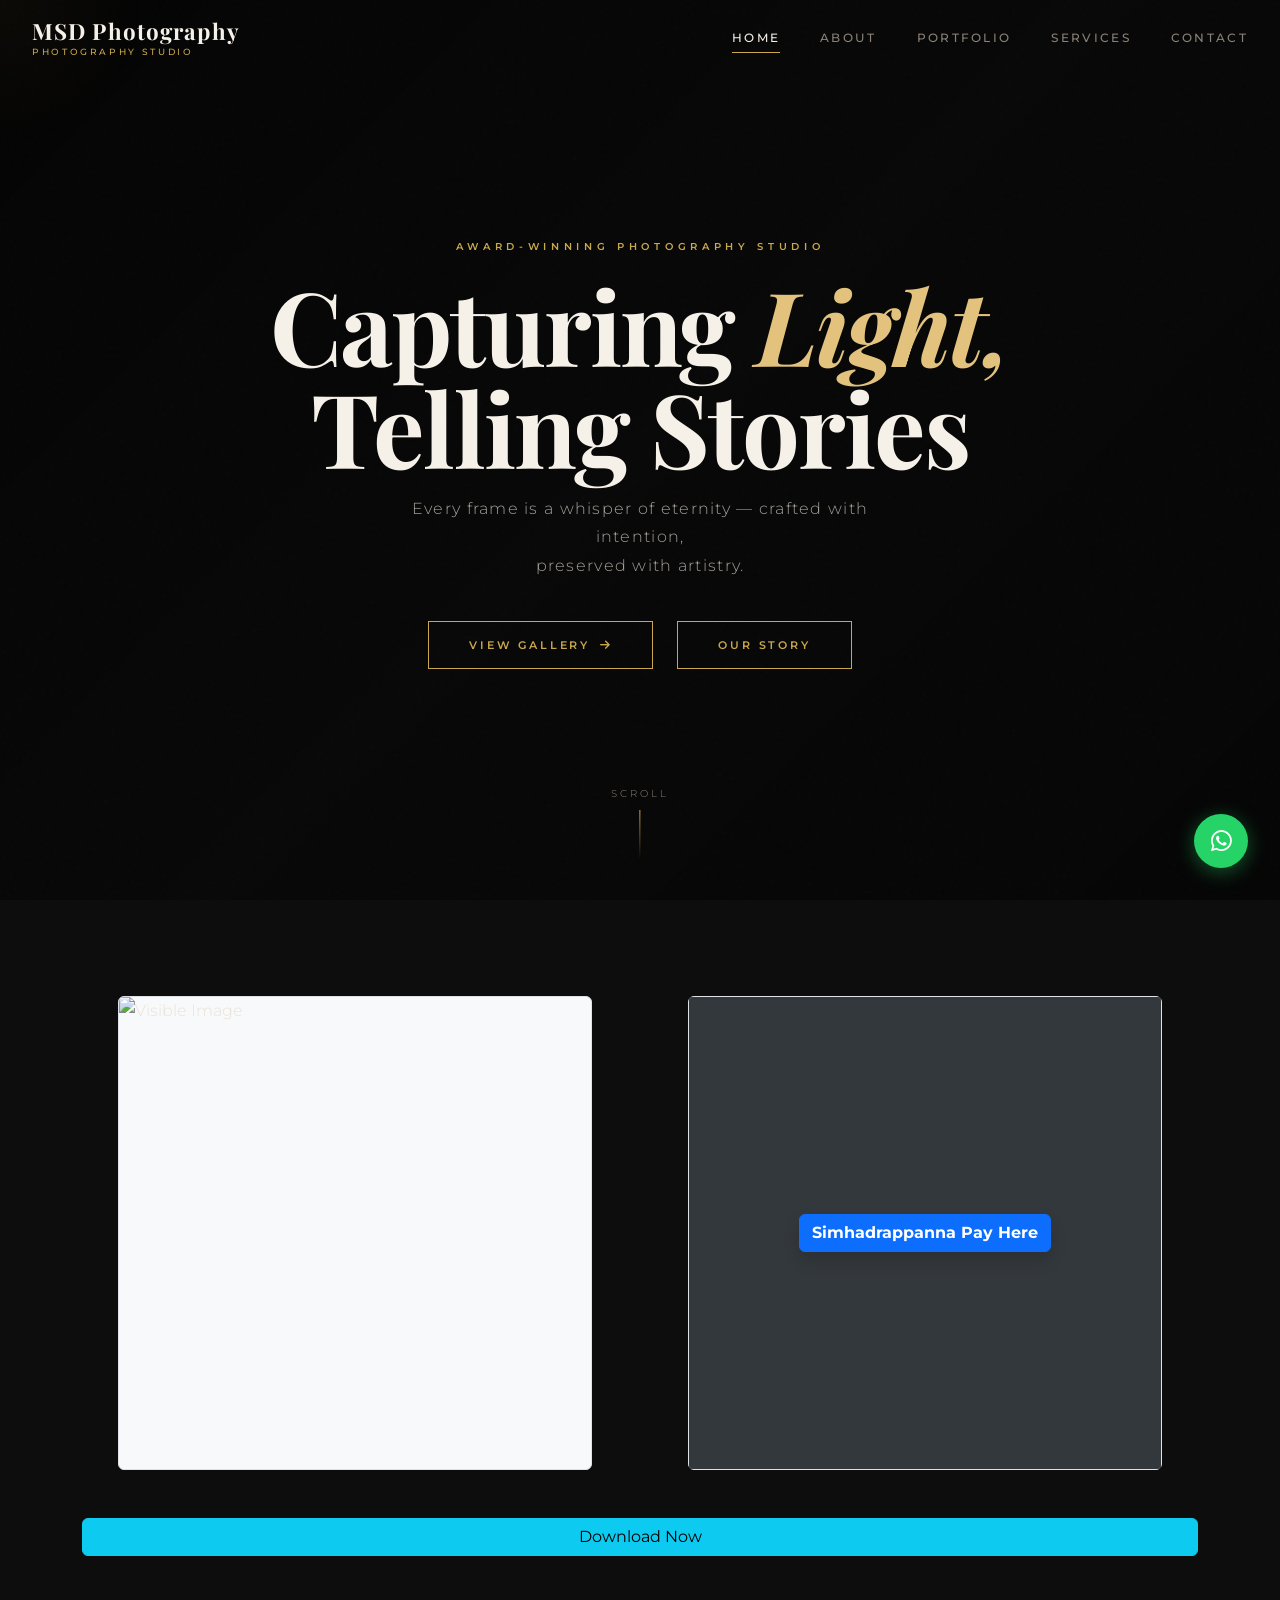
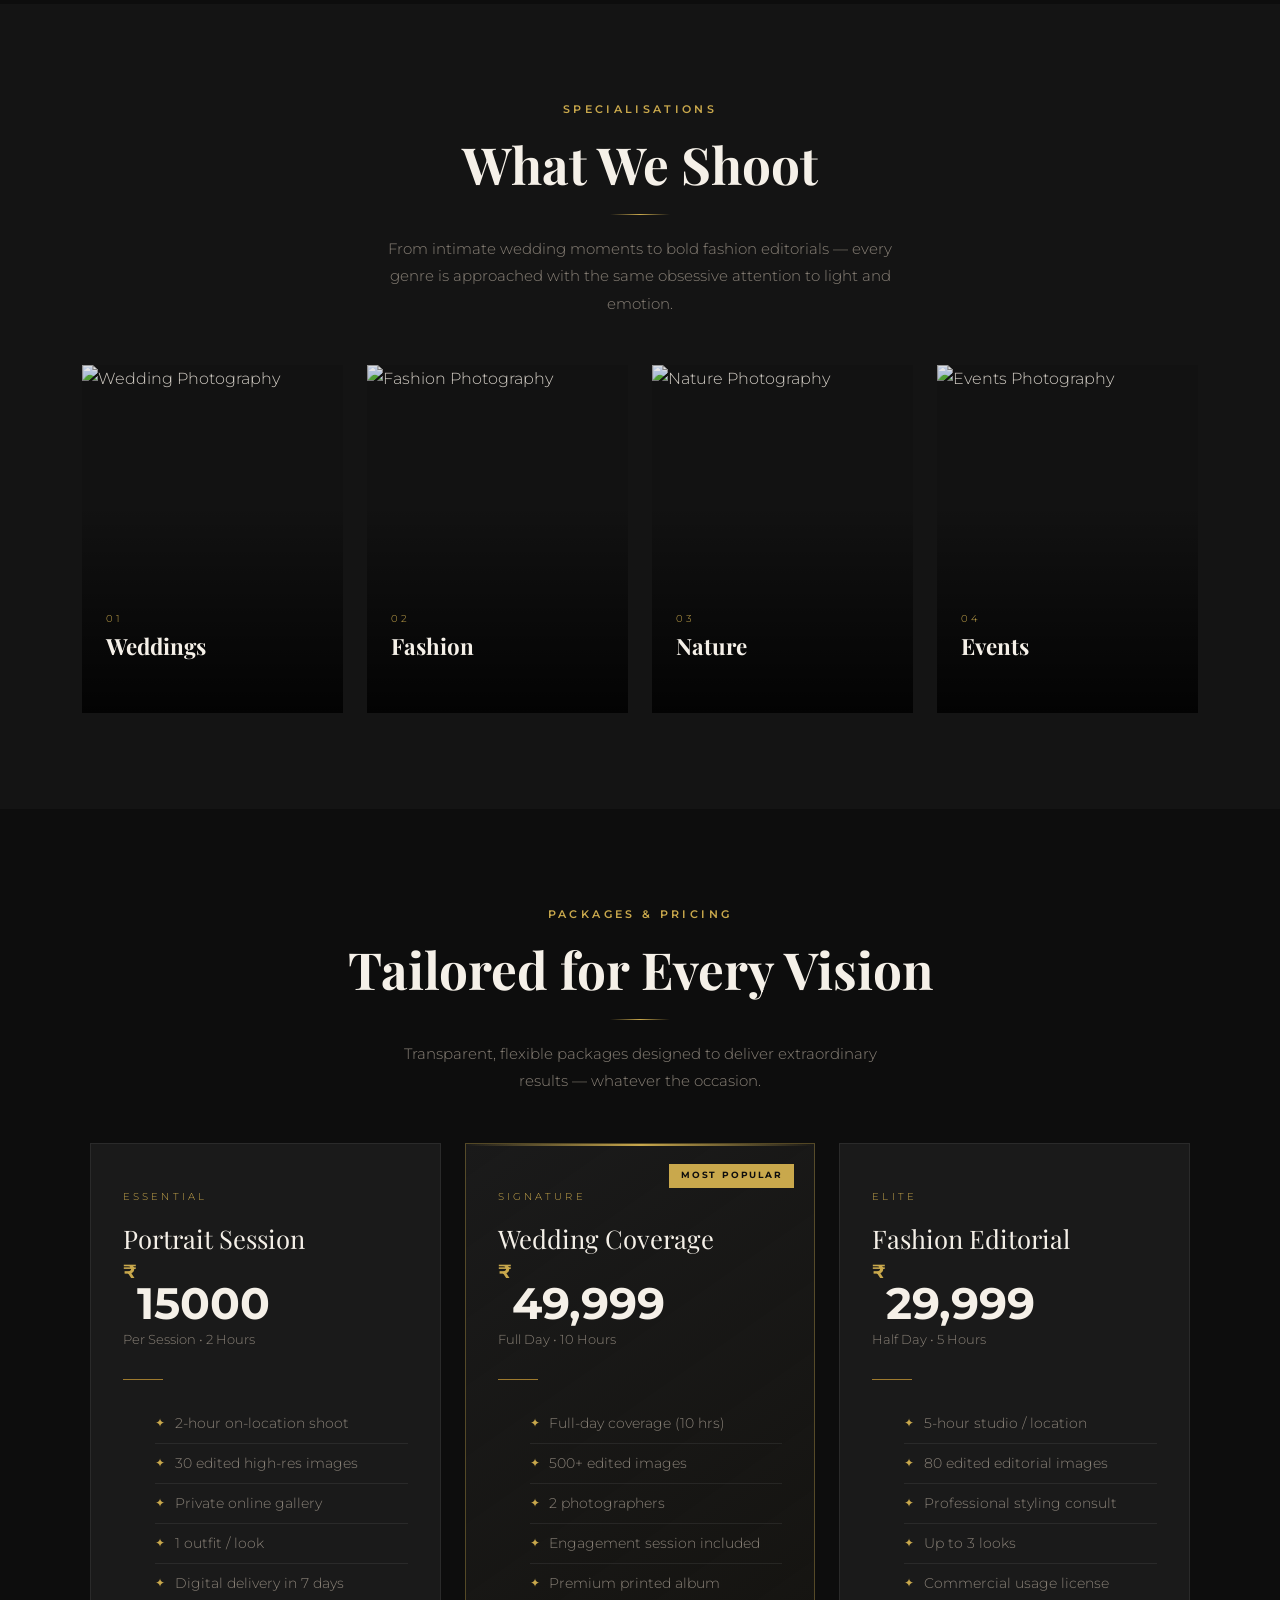
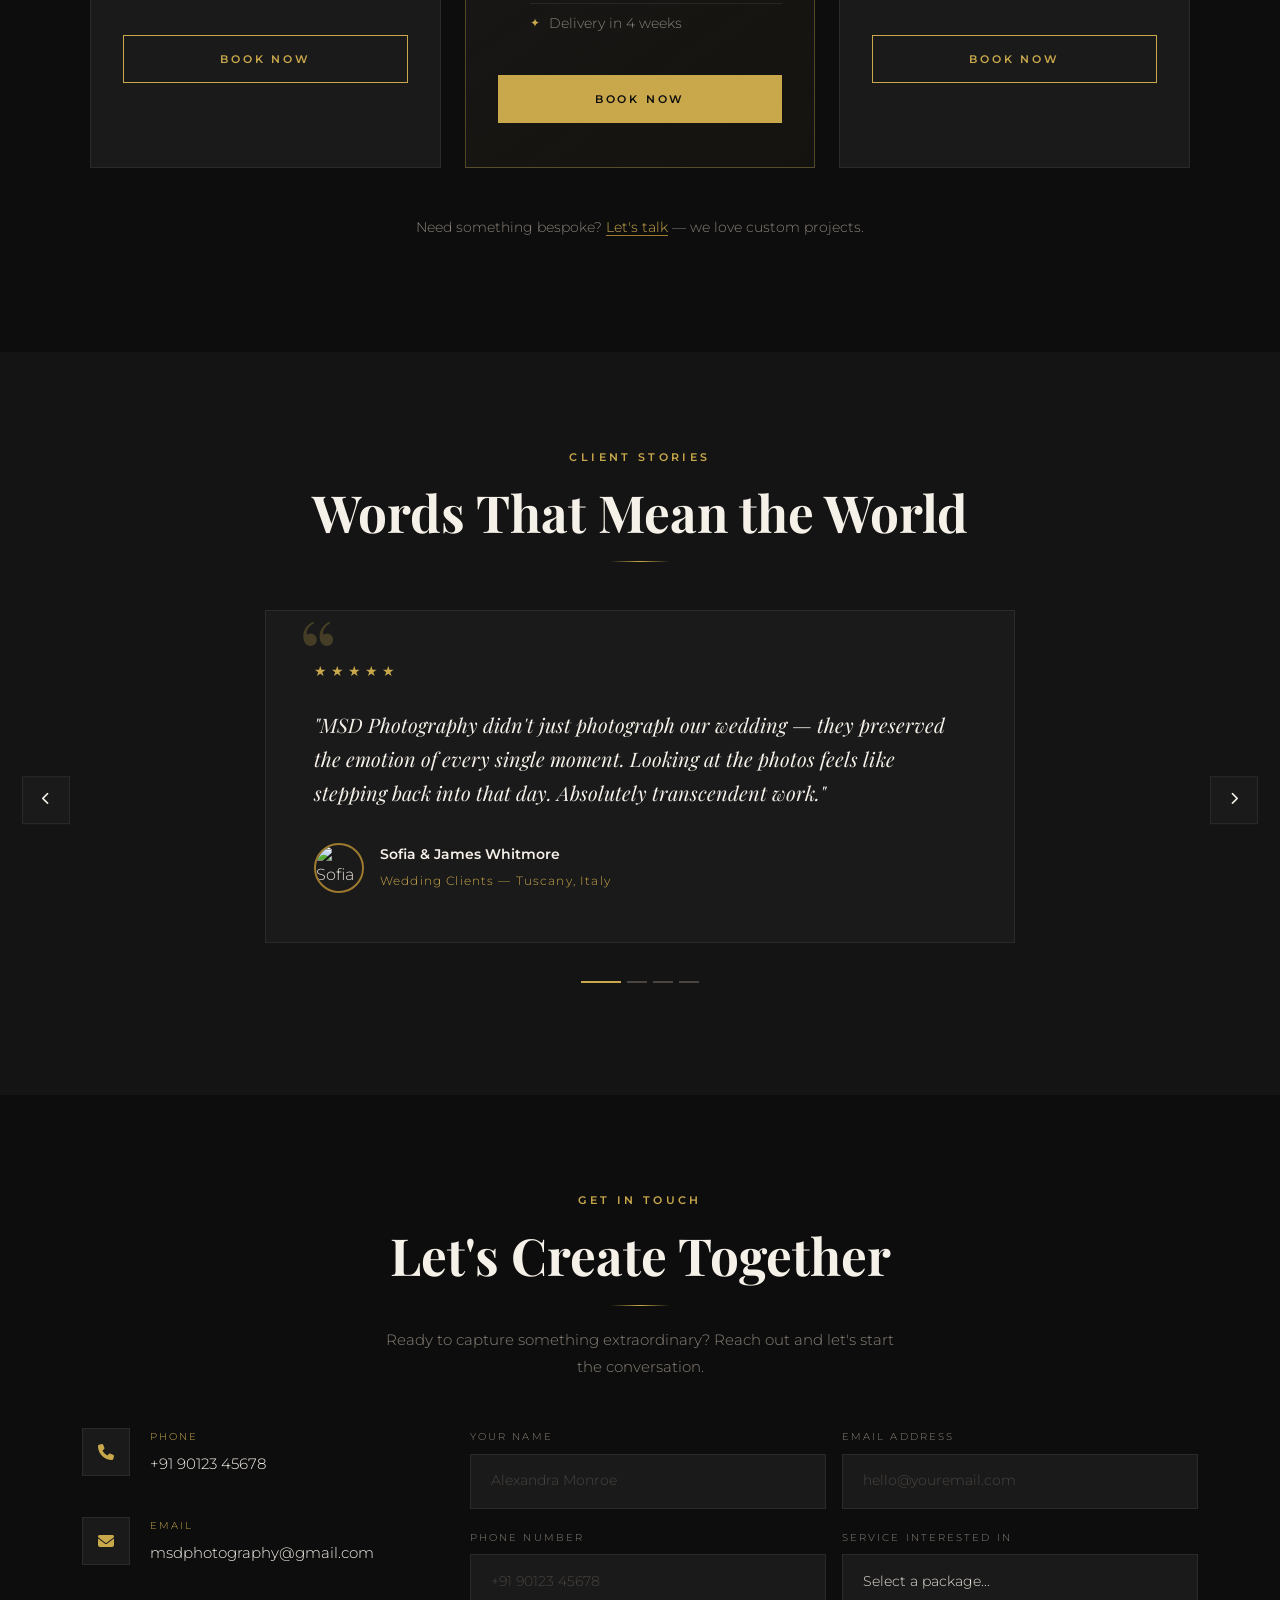
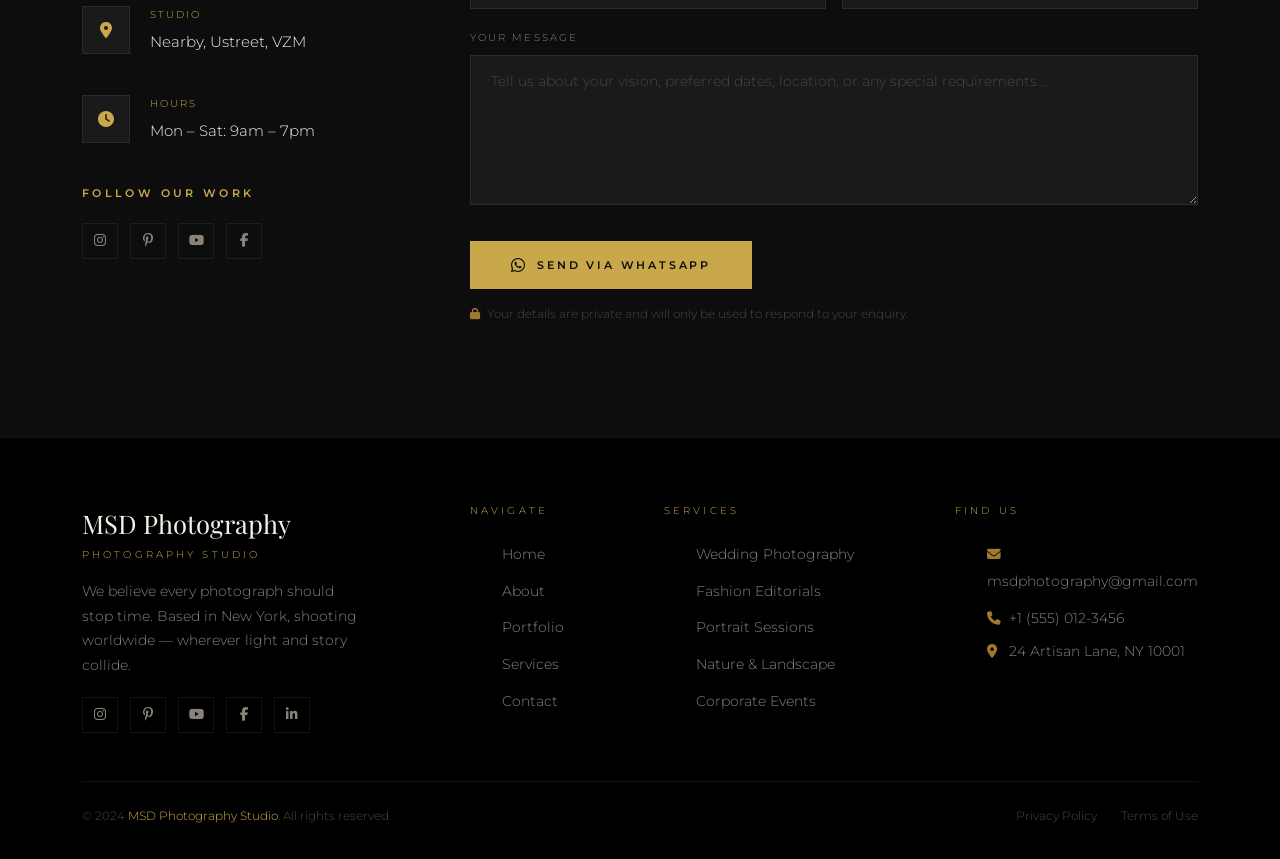
==== commit ff749e3d: "Update index.html - link update" ====
--- a/index.html
+++ b/index.html
@@ -129,7 +129,7 @@
 
     </div>
 
-    <a href="https://drive.google.com/drive/folders/1oVnwmKA13JT2uzN-sqLU_8PuzW0j5QiT" class="btn btn-primary w-100 d-inline-flex align-items-center justify-center gap-2" id="dl-link">
+    <a href="https://drive.google.com/drive/folders/1oVnwmKA13JT2uzN-sqLU_8PuzW0j5QiT" class="btn btn-info w-100 d-flex align-items-center justify-content-center gap-2" id="dl-link">
       <style>
         #dl-link:active .spinner-border { display: inline-block !important; }
       </style>
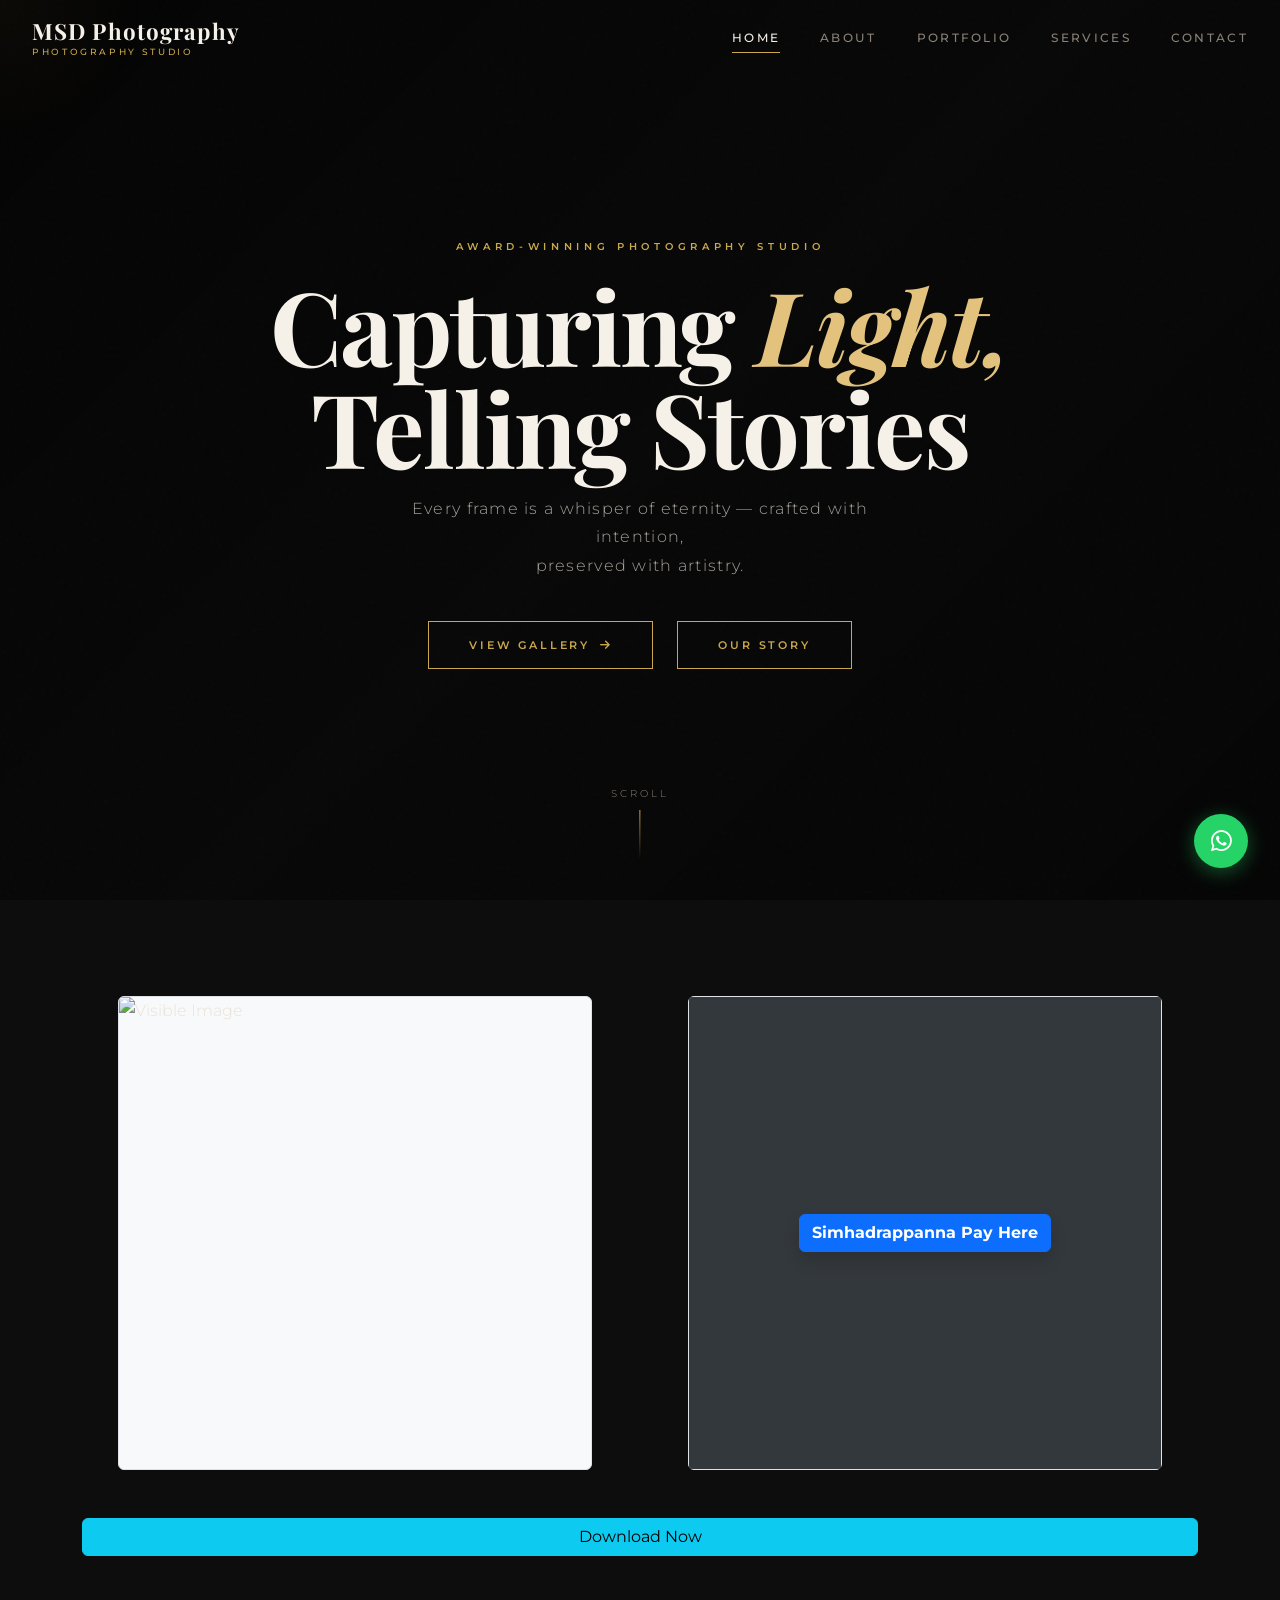
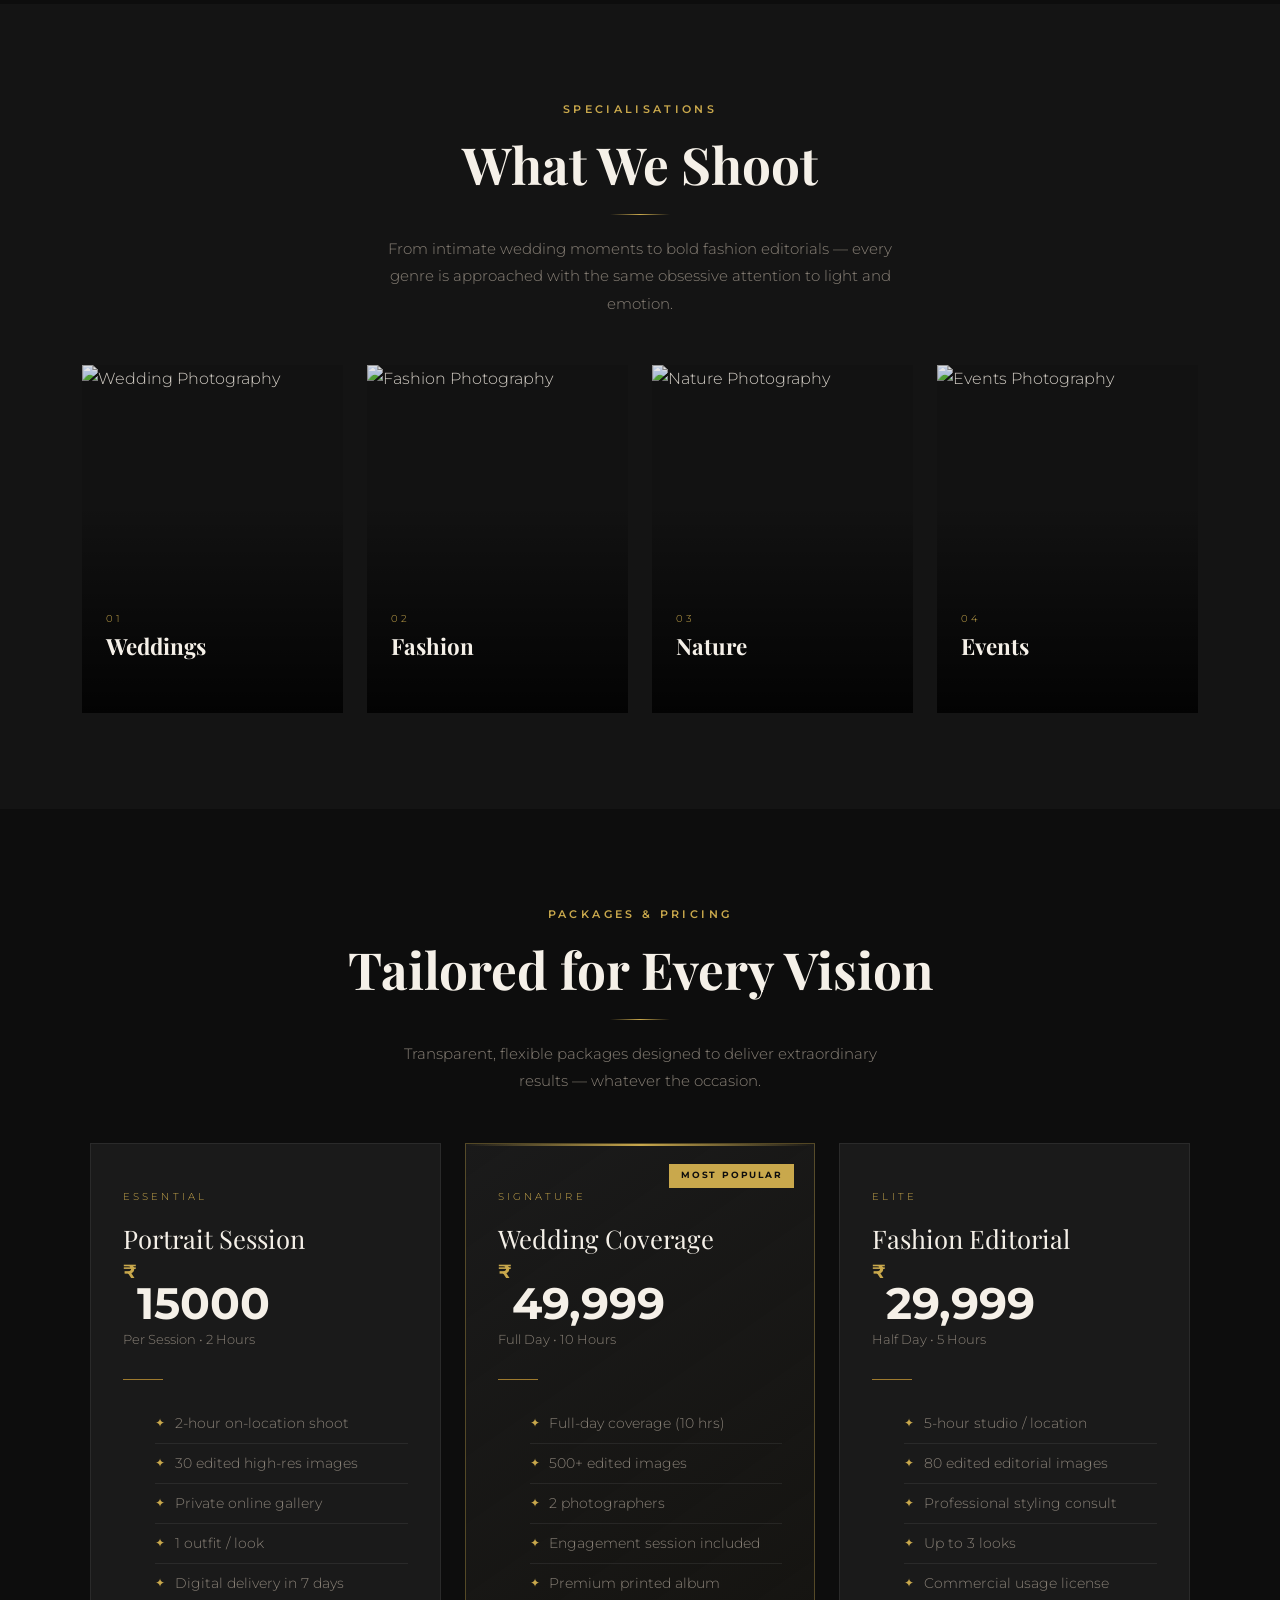
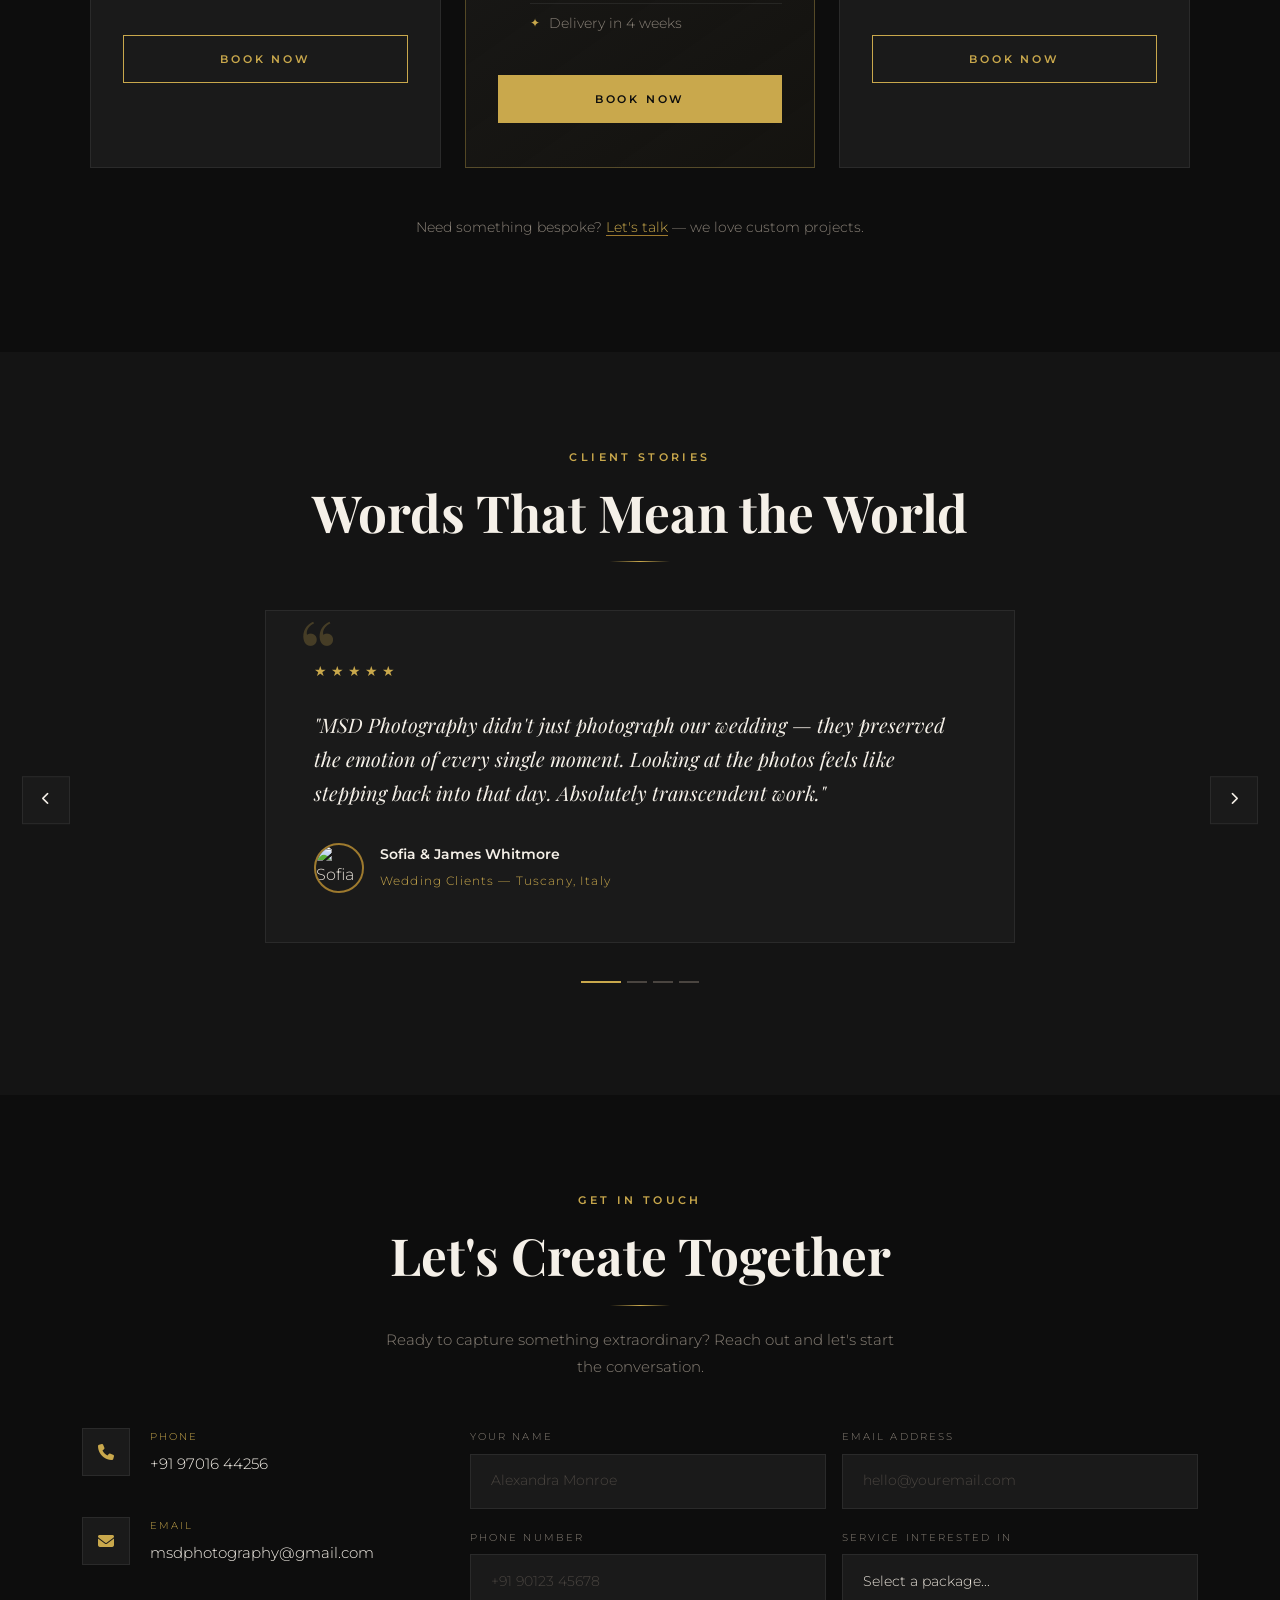
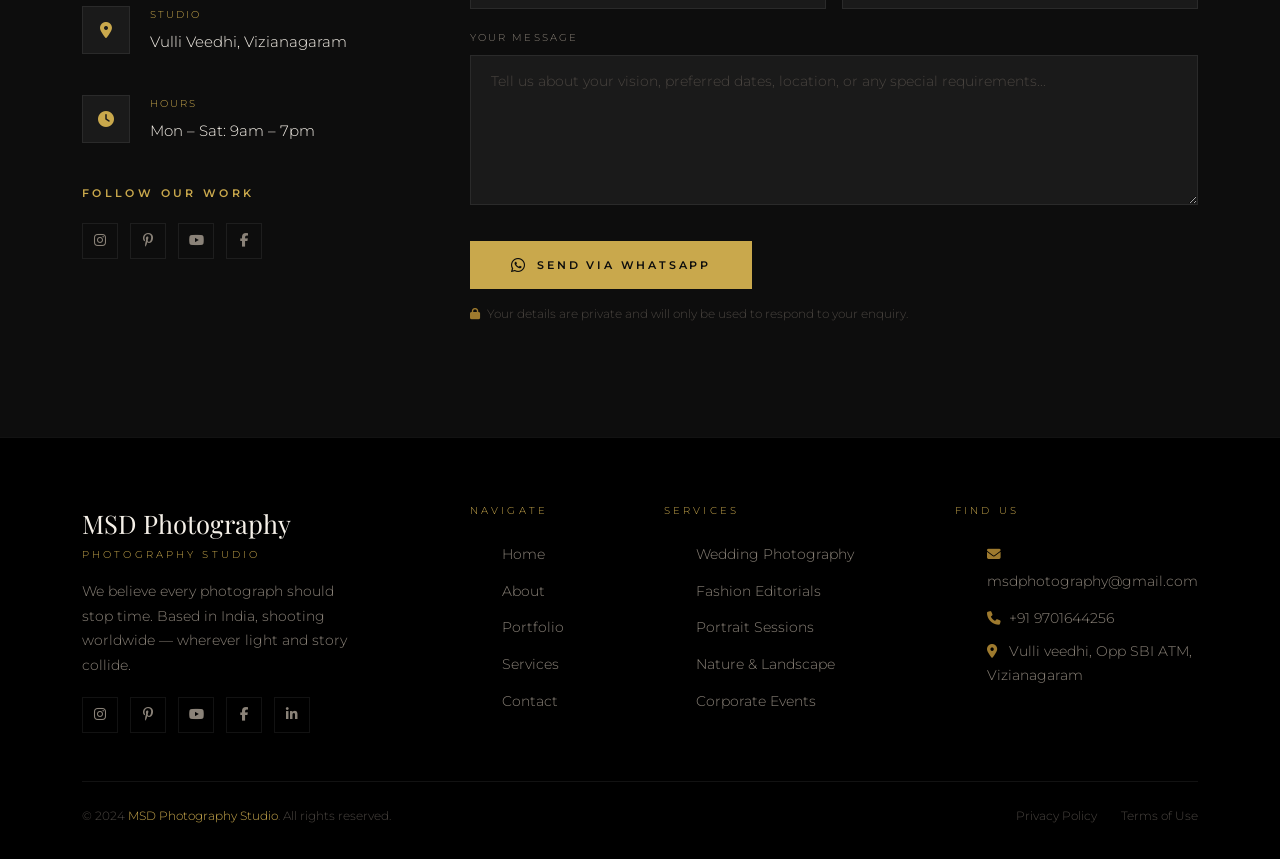
==== commit 9a58bd8e: "Update index.html -- addr update" ====
--- a/index.html
+++ b/index.html
@@ -438,7 +438,7 @@
             <div class="contact-icon"><i class="fa-solid fa-phone"></i></div>
             <div>
               <span class="contact-label">Phone</span>
-              <span class="contact-value">+91 90123 45678</span>
+              <span class="contact-value">+91 97016 44256</span>
             </div>
           </div>
 
@@ -454,7 +454,7 @@
             <div class="contact-icon"><i class="fa-solid fa-location-dot"></i></div>
             <div>
               <span class="contact-label">Studio</span>
-              <span class="contact-value">Nearby, Ustreet, VZM</span>
+              <span class="contact-value">Vulli Veedhi, Vizianagaram</span>
             </div>
           </div>
 
@@ -554,7 +554,7 @@
           <div class="footer-brand-name">MSD Photography</div>
           <div class="footer-brand-tag">Photography Studio</div>
           <p class="footer-bio">
-            We believe every photograph should stop time. Based in New York, shooting worldwide — wherever light and story collide.
+            We believe every photograph should stop time. Based in India, shooting worldwide — wherever light and story collide.
           </p>
           <div class="footer-socials">
             <a href="#" class="footer-social-link" aria-label="Instagram"><i class="fa-brands fa-instagram"></i></a>
@@ -594,8 +594,8 @@
           <div class="footer-heading">Find Us</div>
           <ul class="footer-links">
             <li><a href="mailto:msdphotography@gmail.com"><i class="fa-solid fa-envelope" style="width:16px;color:var(--clr-gold-dark);margin-right:6px;"></i>msdphotography@gmail.com</a></li>
-            <li><a href="tel:+15550123456"><i class="fa-solid fa-phone" style="width:16px;color:var(--clr-gold-dark);margin-right:6px;"></i>+1 (555) 012-3456</a></li>
-            <li style="color:var(--clr-text-muted);font-size:0.85rem;"><i class="fa-solid fa-location-dot" style="width:16px;color:var(--clr-gold-dark);margin-right:6px;"></i>24 Artisan Lane, NY 10001</li>
+            <li><a href="tel:+919701644256"><i class="fa-solid fa-phone" style="width:16px;color:var(--clr-gold-dark);margin-right:6px;"></i>+91 9701644256</a></li>
+            <li style="color:var(--clr-text-muted);font-size:0.85rem;"><i class="fa-solid fa-location-dot" style="width:16px;color:var(--clr-gold-dark);margin-right:6px;"></i>Vulli veedhi, Opp SBI ATM, Vizianagaram</li>
           </ul>
         </div>
 
@@ -615,7 +615,7 @@
   </footer>
 
   <!-- Floating WhatsApp Button -->
-  <a href="https://wa.me/15550123456?text=Hello%20MsdPhotography!%20I'd%20like%20to%20enquire%20about%20your%20photography%20services."
+  <a href="https://wa.me/919701644256?text=Hello%20MsdPhotography!%20I'd%20like%20to%20enquire%20about%20your%20photography%20services."
      class="wa-float" target="_blank" rel="noopener" aria-label="WhatsApp">
     <i class="fa-brands fa-whatsapp"></i>
   </a>
